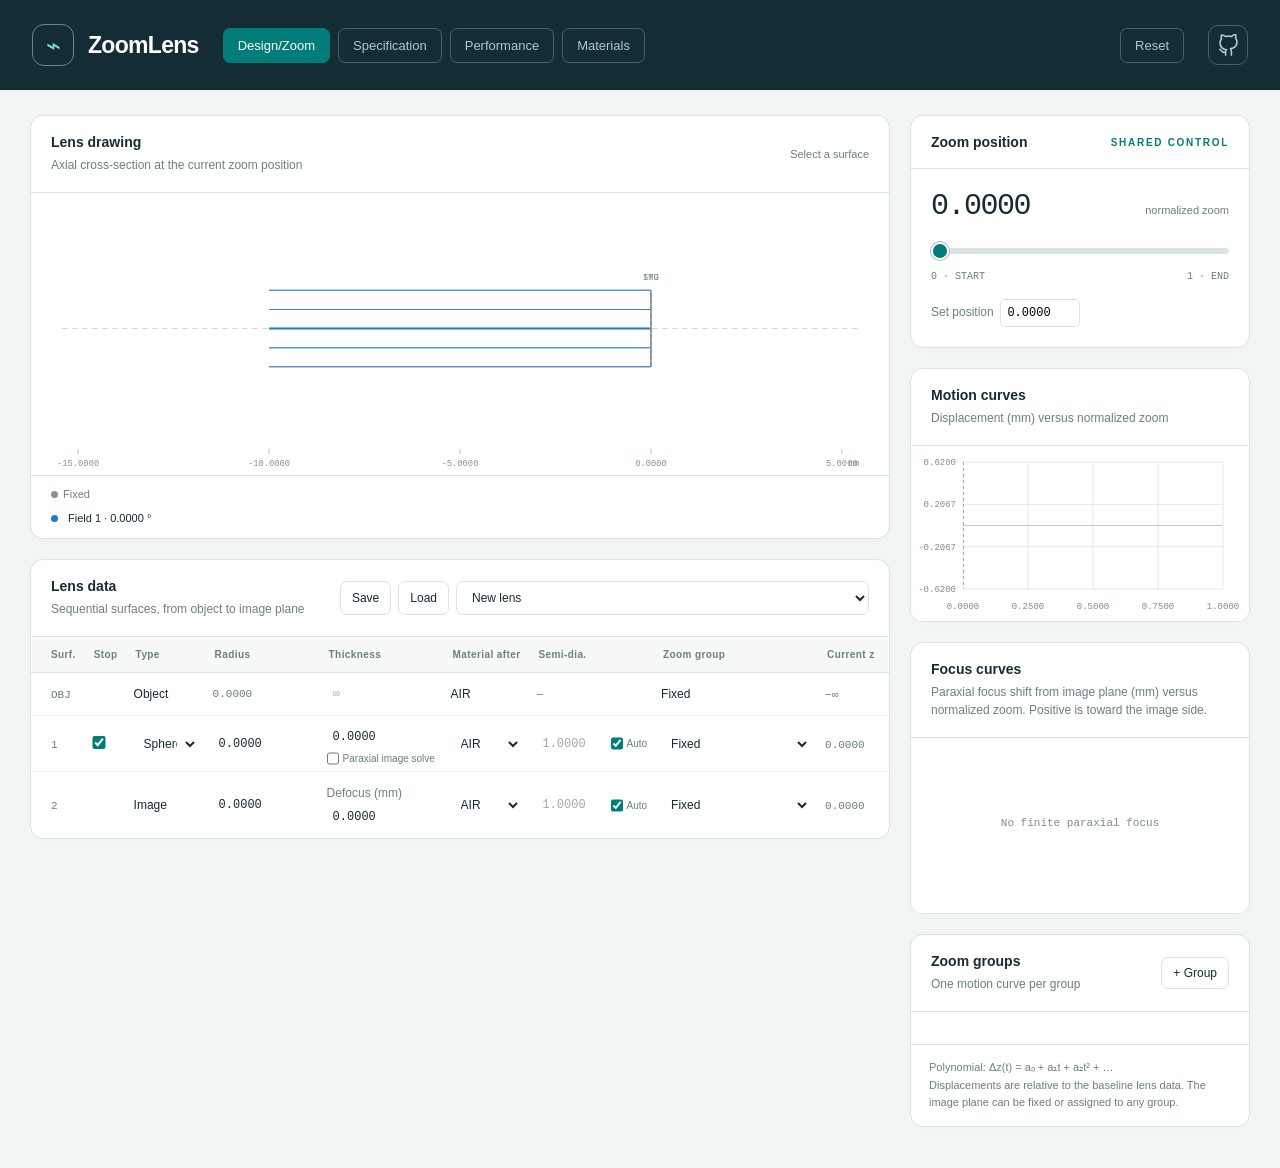
==== index.html @ 16ee914c "Add SCHOTT IRG 22, 24, 25 and 26 dispersion data to Special catalog" ====
<!doctype html>
<html lang="en">
<head>
<meta charset="utf-8">
<meta name="viewport" content="width=device-width, initial-scale=1">
<title>ZoomLens</title>
<style>
:root{color-scheme:light;--ink:#172b32;--muted:#6c7e84;--line:#dbe3e5;--paper:#fff;--bg:#f1f5f5;--teal:#007d78;--mono:ui-monospace,SFMono-Regular,Consolas,monospace;--colors:#007d78}
*{box-sizing:border-box}body{margin:0;background:var(--bg);color:var(--ink);font:14px -apple-system,BlinkMacSystemFont,"Segoe UI",sans-serif}button,input,select{font:inherit}button{cursor:pointer}header{background:#142d34;color:#fff;padding:24px 32px;display:flex;align-items:center;justify-content:space-between;gap:24px}.brand{display:flex;align-items:center;gap:14px}.mark{width:42px;height:42px;border:1px solid #66868b;border-radius:12px;display:grid;place-items:center;color:#76dfc7;font-size:25px}.brand h1{font-size:23px;letter-spacing:-.7px;margin:0}.repo-link{color:#b1c9ce;display:grid;place-items:center;width:40px;height:40px;border:1px solid #456068;border-radius:10px}.repo-link:hover{color:#76dfc7;border-color:#76dfc7}.repo-link svg{width:23px;height:23px}main{max-width:1600px;margin:auto;padding:25px 30px 40px}.eyebrow{font-size:10px;font-weight:700;letter-spacing:1.7px;text-transform:uppercase;color:var(--teal)}h3{font-size:14px;margin:0}.sub{color:var(--muted);font-size:12px;margin:6px 0 0;line-height:1.5}.units{font:11px var(--mono);color:var(--muted)}.workspace{display:grid;grid-template-columns:minmax(0,1fr) 340px;gap:20px;align-items:start}.panel{background:var(--paper);border:1px solid var(--line);border-radius:13px;overflow:hidden;box-shadow:0 3px 12px #142d3403}.panel-head{padding:18px 20px;display:flex;justify-content:space-between;align-items:center;gap:12px;border-bottom:1px solid var(--line)}.left{display:grid;gap:20px}.btn{border:1px solid var(--line);border-radius:7px;background:white;padding:8px 11px;color:var(--ink);font-size:12px}.btn:hover{border-color:var(--teal);background:#f0f9f7}.primary{background:var(--teal);border-color:var(--teal);color:white}.primary:hover{background:#006761;color:white}.drawing{position:relative;background:#fff;padding:10px 12px 0}.drawing-coordinates{position:absolute;top:12px;right:20px;padding:4px 7px;background:#ffffffe6;color:var(--muted);font:11px var(--mono);pointer-events:none}#layout{width:100%;height:auto;display:block}#layout path,#layout line{vector-effect:non-scaling-stroke}.legend{display:flex;gap:16px;flex-wrap:wrap;padding:12px 20px;border-top:1px solid var(--line);font-size:11px;color:var(--muted)}.dot{display:inline-block;width:7px;height:7px;border-radius:50%;margin-right:5px}.table-wrap{overflow-x:auto}table{border-collapse:collapse;width:100%;text-align:left;white-space:nowrap}th{font-size:10px;color:var(--muted);letter-spacing:.4px;font-weight:600;padding:12px 9px;background:#f7f9f9;border-bottom:1px solid var(--line)}td{padding:6px 7px;border-bottom:1px solid #edf1f2;font-size:12px}th:first-child,td:first-child{padding-left:20px}tr:last-child td{border-bottom:0}tbody tr.selected{background:#eaf7f3}td input,td select{width:100%;min-width:65px;padding:7px 5px;border:1px solid transparent;border-radius:4px;background:transparent;color:var(--ink);font-size:12px}td input{font-family:var(--mono)}td input:hover,td select:hover{border-color:var(--line)}td input:focus,td select:focus{outline:2px solid #93d5c7;background:white}td input:disabled{opacity:.4}td .number{font:11px var(--mono);color:var(--muted)}.delete{border:0;background:none;color:#7a8b91;font-size:17px;padding:5px}.delete:hover{color:#be4b3c}.footnote{padding:12px 20px;border-top:1px solid var(--line);font-size:11px;color:var(--muted);line-height:1.6}.side{display:grid;gap:20px}.zoom-control{padding:20px}.zoom-value{display:flex;justify-content:space-between;align-items:baseline;margin-bottom:18px}.zoom-value strong{font:30px var(--mono);letter-spacing:-1.5px}.zoom-value span{font-size:11px;color:var(--muted)}input[type=range]{width:100%;accent-color:var(--teal);cursor:pointer}.range-labels{display:flex;justify-content:space-between;font:10px var(--mono);color:var(--muted);margin:7px 0 17px}.smallfield{border:1px solid var(--line);border-radius:5px;padding:6px;width:80px;font:12px var(--mono)}.groups{padding:16px 18px}.group{padding:14px 0;border-bottom:1px solid var(--line)}.group:first-child{padding-top:0}.group:last-child{border-bottom:0;padding-bottom:0}.group-title{display:flex;align-items:center;gap:8px}.group-name{border:0;background:transparent;min-width:0;width:100%;font-weight:600;color:var(--ink);padding:5px 0}.swatch{width:9px;height:9px;border-radius:3px;flex-shrink:0}.group-meta{display:flex;justify-content:space-between;font:10px var(--mono);color:var(--muted);margin:6px 0 10px}.curve-editor{margin-top:12px}.curve-editor label{font-size:10px;color:var(--muted);display:block;margin-bottom:7px}.curve-input{width:100%;border:1px solid var(--line);border-radius:6px;padding:8px;font:11px var(--mono);color:var(--ink)}#curves,#focusCurves{width:100%;height:175px;display:block;background:#fff}.status{color:#a84031;line-height:1.5;font-size:11px;min-height:16px;padding:0 20px}.status:empty{display:none}.curve-help{font-size:11px;line-height:1.6;color:var(--muted);padding:14px 18px;border-top:1px solid var(--line)}.selection{font-size:11px;color:var(--muted)}svg text{font-family:var(--mono)}@media(max-width:1100px){.workspace{grid-template-columns:minmax(0,1fr) 300px}main{padding:20px 16px}header{padding:20px}}@media(max-width:850px){.workspace{grid-template-columns:1fr}.side{grid-template-columns:1fr 1fr}.side>.panel:last-child{grid-column:1/-1}}@media(max-width:550px){.side{grid-template-columns:1fr}.units{font-size:10px}#layout{height:auto}.panel-head{padding:15px}}

.spec-body{padding:18px 20px}.spec-grid{display:grid;grid-template-columns:1fr 1fr;gap:14px}.spec-field label{display:block;font-size:11px;color:var(--muted);margin-bottom:7px}.spec-field input,.spec-field select{width:100%;border:1px solid var(--line);border-radius:6px;padding:8px;font:12px var(--mono);background:white;color:var(--ink)}.spec-field input:disabled{background:#f3f6f6}.spec-wide{grid-column:1/-1}.material-lists{display:grid;grid-template-columns:1fr 1fr}.material-lists>div+div{border-left:1px solid var(--line)}.material-heading{padding:16px 20px;display:flex;align-items:center;justify-content:space-between;gap:10px}.catalog-scroll{max-height:285px;overflow:auto}.catalog-scroll th{position:sticky;top:0}.custom-scroll{overflow:auto}.field-legend{padding:0 20px 14px;display:flex;gap:16px;flex-wrap:wrap;font-size:11px}.field-legend>span{display:flex;align-items:center;gap:5px}.material-search{border:1px solid var(--line);border-radius:5px;padding:7px;min-width:0;width:140px;font-size:11px}@media(max-width:650px){.material-lists{grid-template-columns:1fr}.material-lists>div+div{border-left:0;border-top:1px solid var(--line)}}
input[type=number]{appearance:textfield;-moz-appearance:textfield}input[type=number]::-webkit-inner-spin-button,input[type=number]::-webkit-outer-spin-button{-webkit-appearance:none;margin:0}.semi-cell{display:flex;align-items:center;gap:5px}.semi-cell input[type=number]{width:70px}.semi-cell label{display:flex;align-items:center;gap:3px;font-size:10px;color:var(--muted)}.semi-cell input[type=checkbox]{width:12px;min-width:12px;margin:0;accent-color:var(--teal)}
input[type=range]{appearance:none;-webkit-appearance:none;height:20px;background:transparent;margin:0}input[type=range]::-webkit-slider-runnable-track{height:6px;background:#dbe3e5;border-radius:4px}input[type=range]::-webkit-slider-thumb{appearance:none;-webkit-appearance:none;width:18px;height:18px;margin-top:-6px;border:2px solid white;border-radius:50%;background:var(--teal);box-shadow:0 0 0 1px #a6bfbd}input[type=range]::-moz-range-track{height:6px;background:#dbe3e5;border-radius:4px}input[type=range]::-moz-range-thumb{width:14px;height:14px;border:2px solid white;border-radius:50%;background:var(--teal);box-shadow:0 0 0 1px #a6bfbd}
.solve-label{display:flex;align-items:center;gap:4px;font-size:10px;color:var(--muted);white-space:nowrap}.solve-label input[type=checkbox]{width:12px;min-width:12px;margin:0;accent-color:var(--teal)}
td input.stop-box{width:14px;min-width:14px;margin:0;accent-color:var(--teal)}
.lens-table td:nth-child(4)>input{width:100px;min-width:80px}.lens-table td:nth-child(5)>input{width:110px;min-width:80px}.lens-table td:nth-child(8) select{min-width:150px}td select:disabled{background:#f3f6f6;color:var(--muted);opacity:.6}.asphere-editor{margin-top:4px;min-width:150px}.asphere-editor summary{cursor:pointer;color:var(--teal);font-size:11px;padding:5px}.asphere-fields{padding:6px;border:1px solid var(--line);border-radius:5px;background:#f7f9f9}.asphere-fields label{display:flex;align-items:center;gap:5px;font-size:11px}.asphere-fields label span{color:var(--muted);font-size:9px}.asphere-fields input{min-width:80px;width:100px;margin-left:auto}.asphere-fields .btn{margin-top:6px}
.field-row{display:flex;align-items:center;gap:8px;margin:8px 0}.field-row input{flex:1;min-width:0}.field-row .delete:disabled{opacity:.35;cursor:default}.wavelength-row{display:flex;align-items:center;gap:8px;margin:8px 0}.wavelength-row input[type=checkbox]{flex:0 0 auto;width:14px;height:14px;padding:0;accent-color:var(--teal)}.wavelength-row input[type=number]{flex:1;min-width:0}.wavelength-row .delete:disabled{opacity:.35;cursor:default}
.top-bar{position:sticky;top:0;z-index:100;background:#142d34}.top-bar header{justify-content:flex-start}.brand{flex-shrink:0}.top-bar .repo-link{flex-shrink:0}.reset-lens{margin-left:auto;flex-shrink:0;border:1px solid #456068;border-radius:7px;background:transparent;color:#b1c9ce;padding:9px 14px;font-size:13px}.reset-lens:hover{color:white;border-color:#76dfc7}.tabs{display:flex;gap:8px;min-width:0;overflow-x:auto}.tab-button{flex-shrink:0;border:1px solid #456068;border-radius:7px;background:transparent;color:#b1c9ce;padding:9px 14px;font-size:13px}.tab-button:hover{color:white;border-color:#76dfc7}.tab-button[aria-selected=true]{background:#007d78;border-color:#007d78;color:white}.tab-panel[hidden]{display:none}.specification-tab{display:grid;grid-template-columns:minmax(0,1fr) minmax(0,1fr);gap:20px;align-items:start}@media(max-width:850px){.specification-tab{grid-template-columns:1fr}}@media(max-width:550px){.top-bar header{gap:10px}.tabs{gap:5px}.tab-button{padding:8px 10px;font-size:12px}}
.drawing,.drawing *,.plot-view,.plot-view *{-webkit-user-select:none;user-select:none}.plot-view{position:relative;background:#fff}.plot-coordinates{position:absolute;top:9px;right:8px;padding:3px 5px;background:#ffffffe6;color:var(--muted);font:10px var(--mono);pointer-events:none;z-index:1}.plot-loading{padding:36px 20px;text-align:center;color:var(--muted);font:12px var(--mono)}.plot-loading[hidden],.plot-view[hidden]{display:none}.performance-columns{display:grid;grid-template-columns:minmax(0,1fr) minmax(0,1fr);gap:20px;align-items:start}.performance-columns .performance-pair{grid-template-columns:1fr}.performance-page{display:grid;gap:20px}.performance-page .plot-view{width:100%}.performance-page svg{width:100%;display:block;background:#fff}.performance-pair{display:grid;grid-template-columns:minmax(0,1fr) minmax(0,1fr)}.performance-plots{padding:16px 20px}.performance-analysis .panel-head{min-height:66px}.performance-controls{display:flex;gap:16px;align-items:center;flex-wrap:wrap;padding:16px 20px}.performance-controls label{font-size:11px;color:var(--muted)}.performance-controls input,.performance-controls select{border:1px solid var(--line);border-radius:6px;padding:8px;margin-left:8px;color:var(--ink);font:12px var(--mono);max-width:260px}.performance-controls input{width:120px}.performance-caption{padding:12px 20px;font-size:11px;line-height:1.6;color:var(--muted)}@media(max-width:850px){.performance-columns{grid-template-columns:1fr}.performance-pair{grid-template-columns:1fr}.performance-page .plot-view{width:100%}}
</style>
</head>
<body>
<div class="top-bar"><header><div class="brand"><div class="mark">⌁</div><div><h1>ZoomLens</h1></div></div><nav class="tabs" role="tablist" aria-label="Lens workspace"><button type="button" id="designTabButton" class="tab-button" role="tab" aria-controls="designTab" aria-selected="true">Design/Zoom</button><button type="button" id="specificationTabButton" class="tab-button" role="tab" aria-controls="specificationTab" aria-selected="false">Specification</button><button type="button" id="performanceTabButton" class="tab-button" role="tab" aria-controls="performanceTab" aria-selected="false">Performance</button><button type="button" id="materialsTabButton" class="tab-button" role="tab" aria-controls="materialsTab" aria-selected="false">Materials</button></nav><button type="button" id="resetLens" class="reset-lens">Reset</button><a class="repo-link" href="https://github.com/Oatu4396/ZoomLens" target="_blank" rel="noopener" aria-label="ZoomLens GitHub repository" title="ZoomLens on GitHub"><svg viewBox="0 0 24 24" fill="none" stroke="currentColor" stroke-width="1.7" stroke-linecap="round" stroke-linejoin="round" aria-hidden="true"><path d="M9 19c-4.3 1.4-4.3-2.5-6-3m12 6v-3.9a3.4 3.4 0 0 0-1-2.7c3.3-.4 6.8-1.6 6.8-7.3a5.7 5.7 0 0 0-1.5-4 5.3 5.3 0 0 0-.1-4S18 .7 15 2.6a13.8 13.8 0 0 0-6 0C6 .7 4.8 1.1 4.8 1.1a5.3 5.3 0 0 0-.1 4 5.7 5.7 0 0 0-1.5 4c0 5.7 3.5 6.9 6.8 7.3a3.4 3.4 0 0 0-1 2.7V22"/></svg></a></header></div>
<main>
<div id="designTab" class="workspace tab-panel" role="tabpanel" aria-labelledby="designTabButton"><div class="left">
<section class="panel"><div class="panel-head"><div><h3>Lens drawing</h3><p class="sub">Axial cross-section at the current zoom position</p></div><span id="selectedLabel" class="selection">Select a surface</span></div><div class="drawing"><div id="drawingCoordinates" class="drawing-coordinates" hidden></div><svg id="layout" role="img" aria-label="Optical lens cross-section"></svg></div><div id="legend" class="legend"></div><div id="fieldLegend" class="field-legend"></div><div id="rayStatus" class="status" aria-live="polite"></div><div id="geometryStatus" class="status" aria-live="polite"></div></section>
<section class="panel"><div class="panel-head"><div><h3>Lens data</h3><p class="sub">Sequential surfaces, from object to image plane</p></div><div style="display:flex;gap:7px;flex-wrap:wrap"><button id="saveLens" class="btn">Save</button><button id="loadLens" class="btn" title="Load JSON or CODE V sequence (.seq)">Load</button><select id="exampleLens" class="btn" aria-label="Load example"><option value="">New lens</option><option value="andre">Achromatic Zoom Lens, Cedar Glen Andre, A Study on Zoom Lenses</option></select></div><input id="loadLensFile" type="file" accept=".json,.seq,.SEQ,application/json,text/plain" hidden></div><div class="table-wrap"><table class="lens-table"><thead><tr><th>Surf.</th><th>Stop</th><th>Type</th><th>Radius</th><th>Thickness</th><th>Material after</th><th>Semi-dia.</th><th>Zoom group</th><th>Current z</th><th></th></tr></thead><tbody id="surfaceRows"></tbody></table></div><div id="lensFileStatus" class="status" aria-live="polite"></div></section>

</div><aside class="side"><section class="panel"><div class="panel-head"><h3>Zoom position</h3><span class="eyebrow">Shared control</span></div><div class="zoom-control"><div class="zoom-value"><strong id="zoomDisplay">0.0000</strong><span>normalized zoom</span></div><input id="zoomSlider" type="range" min="0" max="1" step="0.001" value="0" aria-label="Shared zoom position"><div class="range-labels"><span>0 · START</span><span>1 · END</span></div><label class="sub" for="zoomNumber">Set position &nbsp;</label><input id="zoomNumber" class="smallfield" type="number" min="0" max="1" step="0.01" value="0.0000"></div></section>



<section class="panel"><div class="panel-head"><div><h3>Motion curves</h3><p class="sub">Displacement (mm) versus normalized zoom</p></div></div><div id="curvesView" class="plot-view"><div id="curvesCoordinates" class="plot-coordinates" hidden></div><svg id="curves" role="img" aria-label="Zoom group motion curves"></svg></div></section>
<section class="panel"><div class="panel-head"><div><h3>Focus curves</h3><p class="sub">Paraxial focus shift from image plane (mm) versus normalized zoom. Positive is toward the image side.</p></div></div><div id="focusCurvesView" class="plot-view"><div id="focusCurvesCoordinates" class="plot-coordinates" hidden></div><svg id="focusCurves" role="img" aria-label="Paraxial focus shift versus zoom position"></svg></div></section>
<section class="panel"><div class="panel-head"><div><h3>Zoom groups</h3><p class="sub">One motion curve per group</p></div><button id="addGroup" class="btn" aria-label="Add zoom group">+ Group</button></div><div id="groupRows" class="groups"></div><div id="curveHelp" class="curve-help"></div></section>


</aside></div>

<div id="specificationTab" class="tab-panel specification-tab" role="tabpanel" aria-labelledby="specificationTabButton" hidden><section class="panel"><div class="panel-head"><div><h3>Specifications</h3><p class="sub">Object, aperture, fields, and wavelengths</p></div></div><div class="spec-body"><div class="spec-grid"><div class="spec-field spec-wide"><label for="conjugate">Object conjugate</label><select id="conjugate"><option value="infinite">Infinite · field angles</option><option value="finite">Finite · object field heights</option></select></div><div class="spec-field spec-wide" id="objectDistanceField" hidden><label for="objectDistance">Object distance before first vertex (mm)</label><input id="objectDistance" type="number" min="0.01" step="any" value="200"></div><div class="spec-field spec-wide"><label for="apertureMode">Aperture input</label><select id="apertureMode"><option value="epd">Entrance pupil diameter</option><option value="fnumber">Nominal F/#</option><option value="na">Image-space NA</option></select></div><div class="spec-field spec-wide"><label id="apertureValueLabel" for="apertureValue">EPD (mm)</label><input id="apertureValue" type="number" min="0.01" step="any" value="2"></div><div class="spec-field spec-wide"><label for="fieldType">Field specification</label><select id="fieldType"><option value="angle">Object field angle (degrees)</option><option value="imageHeight">Image height (mm)</option></select></div><div class="spec-field spec-wide"><label id="fieldsLabel">Field angles (degrees)</label><div id="fieldRows"></div><button type="button" id="addField" class="btn">+ Field</button></div><div class="spec-field spec-wide"><label>Wavelengths (nm)</label><select id="wavelengthPreset" aria-label="Wavelength presets"><option value="">Custom</option><option value="visible">Visible · F, d, C</option><option value="mwir">MWIR · 3000, 4000, 5000 nm</option><option value="lwir">LWIR · 8000, 10000, 12000 nm</option></select><div id="wavelengthRows"></div><button type="button" id="addWavelength" class="btn">+ Wavelength</button></div></div><div id="specStatus" class="sub" style="color:#a84031" aria-live="polite"></div></div></section><div class="left"><section class="panel"><div class="panel-head"><div><h3>First-order data</h3><p class="sub">Paraxial values at the current zoom · reference wavelength</p></div></div><div class="table-wrap"><table><tbody id="firstOrderData"></tbody></table></div><div class="footnote">Axial offsets are positive toward the image. Front values reference the first vertex; rear values and exit pupil position reference the last surface before IMG. F/# is nominal; finite-conjugate magnification and image distance use the specified object distance.</div></section><section class="panel"><div class="panel-head"><h3>Vignetting</h3><button id="clearVignetting" class="btn">Clear vignetting</button></div><div class="spec-body"><label><input id="autoVignetting" type="checkbox"> Automatic vignetting</label></div><div class="table-wrap"><table><thead><tr><th>Field</th><th>X Upper</th><th>X Lower</th><th>Y Upper</th><th>Y Lower</th></tr></thead><tbody id="vignettingRows"></tbody></table></div><div id="vignettingStatus" class="status" aria-live="polite"></div></section></div></div>



<div id="materialsTab" class="tab-panel " role="tabpanel" aria-labelledby="materialsTabButton" hidden><section class="panel"><div class="panel-head"><div><h3>Materials</h3><p class="sub">Refractive index and Abbe number</p></div></div><div class="material-lists"><div><div class="material-heading"><h3>Custom materials</h3><button id="addMaterial" class="btn">+ Material</button></div><div class="custom-scroll"><table><thead><tr><th>Name</th><th>n<sub>d</sub></th><th>V<sub>d</sub></th><th></th></tr></thead><tbody id="customMaterials"></tbody></table></div><div id="materialStatus" class="status" aria-live="polite"></div></div><div><div class="material-heading"><h3>SCHOTT <span id="glassCount" class="selection"></span></h3><input id="glassSearch" class="material-search" placeholder="Find glass…" aria-label="Search SCHOTT glasses"></div><div class="catalog-scroll"><table><thead><tr><th>Glass</th><th>n<sub>d</sub></th><th>V<sub>d</sub></th><th>Catalog status</th></tr></thead><tbody id="schottMaterials"></tbody></table></div><div class="material-heading"><h3>Special catalog</h3></div><table><thead><tr><th>Material</th><th>Nominal n</th><th>λ (µm)</th><th>V<sub>d</sub></th></tr></thead><tbody id="specialMaterials"></tbody></table></div></div></section></div>
<div id="performanceTab" class="tab-panel performance-page" role="tabpanel" aria-labelledby="performanceTabButton" hidden>
<div id="performanceStatus" class="status" aria-live="polite"></div>
<section class="panel"><div class="panel-head"><div><h3>Third-order aberrations</h3><p id="thirdOrderField" class="sub"></p></div></div><div id="coefficientsLoading" class="plot-loading" role="status" hidden>Calculating…</div><div id="thirdOrderTable" class="table-wrap"><table><thead><tr><th>Surf.</th><th>SA</th><th>TCO</th><th>TAS</th><th>SAS</th><th>PTB</th><th>DST</th><th>AX</th><th>LAT</th><th>PTZ</th></tr></thead><tbody id="thirdOrderData"></tbody></table></div></section>
<div class="performance-columns"><section class="panel performance-analysis"><div class="panel-head"><h3>Ray Aberration Plot</h3><select id="aberrationField" class="smallfield" style="width:auto" aria-label="Ray aberration field"><option value="0">On axis</option></select></div><div id="fansLoading" class="plot-loading" role="status" hidden>Calculating…</div><div id="rayFanPlots" class="performance-plots"><div class="performance-pair"><div id="fanTView" class="plot-view"><div id="fanTCoordinates" class="plot-coordinates" hidden></div><svg id="fanT" role="img" aria-label="Tangential ray aberration"></svg></div><div id="fanSView" class="plot-view"><div id="fanSCoordinates" class="plot-coordinates" hidden></div><svg id="fanS" role="img" aria-label="Sagittal ray aberration"></svg></div></div></div></section><section class="panel performance-analysis"><div class="panel-head"><h3>Field Curves &amp; Distortion</h3></div><div id="fieldLoading" class="plot-loading" role="status" hidden>Calculating…</div><div class="performance-plots"><div class="performance-pair"><div id="fieldCurvaturePlotView" class="plot-view"><div id="fieldCurvaturePlotCoordinates" class="plot-coordinates" hidden></div><svg id="fieldCurvaturePlot" role="img" aria-label="Tangential sagittal field curvature"></svg></div><div id="distortionPlotView" class="plot-view"><div id="distortionPlotCoordinates" class="plot-coordinates" hidden></div><svg id="distortionPlot" role="img" aria-label="Distortion versus field"></svg></div></div></div><div class="performance-caption">Field curves: solid Tangential, dashed Sagittal; differential focus measured from the current image plane. Distortion uses the chief ray at the Gaussian image plane.</div></section></div>
<div class="performance-columns"><section class="panel"><div class="panel-head"><h3>MTF</h3></div><div class="performance-controls"><label>Maximum frequency (cycles/mm)<input id="mtfMaximum" type="number" min="0" step="any" placeholder="Auto" aria-label="MTF maximum spatial frequency"></label><label>Frequency step (cycles/mm)<input id="mtfStep" type="number" min="0" step="any" placeholder="Auto" aria-label="MTF spatial-frequency step"></label></div><div id="mtfLoading" class="plot-loading" role="status" hidden>Calculating…</div><div id="mtfStatus" class="status" aria-live="polite"></div><div id="mtfPlotView" class="plot-view"><div id="mtfPlotCoordinates" class="plot-coordinates" hidden></div><svg id="mtfPlot" role="img" aria-label="Diffraction limit and sagittal tangential modulation transfer functions"></svg></div><div id="mtfLegend" class="legend"></div><div class="performance-caption">Equally weighted wavelengths: complex OTFs are averaged before taking the magnitude. Scalar diffraction uses a sampled entrance pupil with ray-traced optical-path error; pupil remapping, vector diffraction, and coating transmission are not included. The ideal circular-pupil curve uses each wavelength’s image-space NA.</div></section><section class="panel"><div class="panel-head"><h3>Spot diagram</h3><select id="spotField" class="smallfield" style="width:auto" aria-label="Spot diagram field"><option value="0">On axis</option></select></div><div id="spotLoading" class="plot-loading" role="status" hidden>Calculating…</div><div id="spotPlotView" class="plot-view"><div id="spotPlotCoordinates" class="plot-coordinates" hidden></div><svg id="spotPlot" role="img" aria-label="Geometric spot diagram"></svg></div><div id="spotWavelengthLegend" class="legend"></div><div class="performance-caption">Coordinates reference the chief ray at the reference wavelength.</div></section></div>
</div>
</main>
<script>
const $=id=>document.getElementById(id);
const schottGlasses=[{"name":"AF32ECO","nd":1.511531,"vd":62.574031,"status":"Special","dispersion":{"type":"sellmeier","coefficients":[1.11332955,0.00707493977,0.141527282,0.0225358637,0.860743147,90.1552652,0.0,0.0,0.0,0.0],"range":[0.31,2.325]}},{"name":"B270","nd":1.52308,"vd":58.571369,"status":"Special","dispersion":{"type":"schott","coefficients":[2.286575,-0.0087334582,0.011742884,0.00029041756,-1.2506695e-05,9.2646253e-07,0.0,0.0,0.0,0.0],"range":[0.334,2.5]}},{"name":"BAF13","nd":1.668919,"vd":44.961828,"status":"Obsolete","dispersion":{"type":"sellmeier","coefficients":[1.5706859,0.00939377487,0.151295152,0.0449479866,1.07638026,113.934126,0.0,0.0,0.0,0.0],"range":[0.334,2.325]}},{"name":"BAF3","nd":1.58267,"vd":46.469988,"status":"Obsolete","dispersion":{"type":"sellmeier","coefficients":[1.32064267,0.00887798715,0.133572683,0.0420290346,0.885521821,111.729167,0.0,0.0,0.0,0.0],"range":[0.334,2.325]}},{"name":"BAF4","nd":1.605621,"vd":43.929699,"status":"Obsolete","dispersion":{"type":"sellmeier","coefficients":[1.3749259,0.00929554343,0.1463545,0.0440426654,0.912643359,116.607899,0.0,0.0,0.0,0.0],"range":[0.334,2.5]}},{"name":"BAF50","nd":1.682726,"vd":44.503507,"status":"Obsolete","dispersion":{"type":"sellmeier","coefficients":[1.63007175,0.0100982735,0.135169289,0.0454580137,1.15329734,121.435251,0.0,0.0,0.0,0.0],"range":[0.334,2.325]}},{"name":"BAF51","nd":1.652242,"vd":44.930457,"status":"Obsolete","dispersion":{"type":"sellmeier","coefficients":[1.53230421,0.00968269679,0.136199171,0.0448275598,1.1228685,123.775879,0.0,0.0,0.0,0.0],"range":[0.334,2.325]}},{"name":"BAF52","nd":1.608589,"vd":46.44241,"status":"Obsolete","dispersion":{"type":"sellmeier","coefficients":[1.41632142,0.00928783144,0.11733119,0.044991015,0.934114782,114.125561,0.0,0.0,0.0,0.0],"range":[0.334,2.325]}},{"name":"BAF8","nd":1.62374,"vd":47.000909,"status":"Obsolete","dispersion":{"type":"sellmeier","coefficients":[1.44967157,0.00919052911,0.131600677,0.0425730108,0.939224513,112.153963,0.0,0.0,0.0,0.0],"range":[0.334,2.325]}},{"name":"BAF9","nd":1.643276,"vd":47.958224,"status":"Obsolete","dispersion":{"type":"sellmeier","coefficients":[1.51018771,0.00918095301,0.133636807,0.04164496,0.953993948,108.048765,0.0,0.0,0.0,0.0],"range":[0.334,2.325]}},{"name":"BAFN10","nd":1.670031,"vd":47.108735,"status":"Obsolete","dispersion":{"type":"sellmeier","coefficients":[1.60477289,0.00947021617,0.123762468,0.0451639792,1.0727052,108.539427,0.0,0.0,0.0,0.0],"range":[0.334,2.325]}},{"name":"BAFN11","nd":1.666721,"vd":48.421391,"status":"Obsolete","dispersion":{"type":"sellmeier","coefficients":[1.60255217,0.00938812347,0.116918887,0.0440475344,1.02861126,104.533133,0.0,0.0,0.0,0.0],"range":[0.334,2.325]}},{"name":"BAFN6","nd":1.589,"vd":48.45,"status":"Obsolete","dispersion":{"type":"sellmeier","coefficients":[1.36719201,0.00882820704,0.10907994,0.0438731646,1.02108011,113.58602,0.0,0.0],"range":[0.35,2.325]}},{"name":"BAK1","nd":1.5725,"vd":57.54931,"status":"Obsolete","dispersion":{"type":"sellmeier","coefficients":[1.12365662,0.00644742752,0.309276848,0.0222284402,0.881511957,107.297751,0.0,0.0,0.0,0.0],"range":[0.29,2.5]}},{"name":"BAK2","nd":1.53996,"vd":59.708588,"status":"Obsolete","dispersion":{"type":"sellmeier","coefficients":[1.01662154,0.00592383763,0.319903051,0.0203828415,0.937232995,113.118417,0.0,0.0,0.0,0.0],"range":[0.28,2.5]}},{"name":"BAK4","nd":1.56883,"vd":56.130661,"status":"Obsolete","dispersion":{"type":"sellmeier","coefficients":[1.22965526,0.0072355323,0.191512978,0.0277771017,0.956889792,109.687261,0.0,0.0,0.0,0.0],"range":[0.31,2.5]}},{"name":"BAK5","nd":1.556709,"vd":58.649202,"status":"Obsolete","dispersion":{"type":"sellmeier","coefficients":[1.02975108,0.00584732112,0.35625869,0.02047742,0.95605719,115.240474,0.0,0.0,0.0,0.0],"range":[0.334,2.325]}},{"name":"BAK50","nd":1.567736,"vd":57.990411,"status":"Obsolete","dispersion":{"type":"sellmeier","coefficients":[0.950105082,0.00520356978,0.469379007,0.0187888644,0.921415907,98.4079669,0.0,0.0,0.0,0.0],"range":[0.334,2.325]}},{"name":"BALF4","nd":1.579569,"vd":53.708241,"status":"Obsolete","dispersion":{"type":"sellmeier","coefficients":[1.29375981,0.00780228251,0.158138572,0.0321349048,0.947442773,109.158657,0.0,0.0,0.0,0.0],"range":[0.334,2.325]}},{"name":"BALF5","nd":1.547391,"vd":53.629486,"status":"Obsolete","dispersion":{"type":"sellmeier","coefficients":[1.23751018,0.00808113,0.116757584,0.0349868372,0.853086255,110.314185,0.0,0.0,0.0,0.0],"range":[0.32,2.325]}},{"name":"BALF50","nd":1.588931,"vd":51.371228,"status":"Obsolete","dispersion":{"type":"sellmeier","coefficients":[1.37380053,0.00871950907,0.104741149,0.0397152827,1.00909296,114.462081,0.0,0.0,0.0,0.0],"range":[0.334,2.325]}},{"name":"BALKN3","nd":1.518489,"vd":60.259571,"status":"Obsolete","dispersion":{"type":"sellmeier","coefficients":[1.1163168,0.00684109842,0.157260591,0.0257048762,0.91402971,105.919188,0.0,0.0,0.0,0.0],"range":[0.31,2.325]}},{"name":"BASF1","nd":1.626061,"vd":38.962861,"status":"Obsolete","dispersion":{"type":"sellmeier","coefficients":[1.4004564,0.00989899663,0.17686859,0.0474295359,0.924677441,115.946483,0.0,0.0,0.0,0.0],"range":[0.334,2.325]}},{"name":"BASF10","nd":1.65016,"vd":39.148818,"status":"Obsolete","dispersion":{"type":"sellmeier","coefficients":[1.47552633,0.0101493287,0.177120646,0.047757838,0.942502177,118.726332,0.0,0.0,0.0,0.0],"range":[0.334,2.325]}},{"name":"BASF12","nd":1.669979,"vd":39.200523,"status":"Obsolete","dispersion":{"type":"sellmeier","coefficients":[1.5470189,0.0102837719,0.168942059,0.049694962,0.974756333,111.173296,0.0,0.0,0.0,0.0],"range":[0.334,2.325]}},{"name":"BASF13","nd":1.69761,"vd":38.570097,"status":"Obsolete","dispersion":{"type":"sellmeier","coefficients":[1.61151995,0.0100754928,0.192652792,0.0500718641,1.09087467,110.402848,0.0,0.0,0.0,0.0],"range":[0.334,2.325]}},{"name":"BASF2","nd":1.66446,"vd":35.829357,"status":"Obsolete","dispersion":{"type":"sellmeier","coefficients":[1.47886368,0.0104304076,0.212804538,0.0494153751,0.996610609,120.570613,0.0,0.0,0.0,0.0],"range":[0.365,2.325]}},{"name":"BASF51","nd":1.723728,"vd":38.111094,"status":"Obsolete","dispersion":{"type":"sellmeier","coefficients":[1.67507496,0.010566706,0.212822109,0.0476664644,0.966557263,92.0388572,0.0,0.0,0.0,0.0],"range":[0.365,2.235]}},{"name":"BASF52","nd":1.70181,"vd":41.010234,"status":"Obsolete","dispersion":{"type":"sellmeier","coefficients":[1.63872281,0.00993238976,0.184589266,0.0462893289,1.00747347,81.6163799,0.0,0.0,0.0,0.0],"range":[0.334,2.325]}},{"name":"BASF54","nd":1.73627,"vd":32.149453,"status":"Obsolete","dispersion":{"type":"sellmeier","coefficients":[1.6480391,0.0111759917,0.266170161,0.0533321565,1.15420131,119.495098,0.0,0.0,0.0,0.0],"range":[0.334,2.325]}},{"name":"BASF56","nd":1.657149,"vd":36.735021,"status":"Obsolete","dispersion":{"type":"sellmeier","coefficients":[1.4689154,0.0103259426,0.2015285,0.0489113995,0.960506292,116.457211,0.0,0.0,0.0,0.0],"range":[0.334,2.325]}},{"name":"BASF57","nd":1.651474,"vd":41.901823,"status":"Obsolete","dispersion":{"type":"sellmeier","coefficients":[1.47160842,0.00915435575,0.190746436,0.0444771291,1.04759046,110.563253,0.0,0.0,0.0,0.0],"range":[0.334,2.325]}},{"name":"BASF6","nd":1.667551,"vd":41.931404,"status":"Obsolete","dispersion":{"type":"sellmeier","coefficients":[1.54539456,0.00971809489,0.167516483,0.0466350263,1.06395978,118.420619,0.0,0.0,0.0,0.0],"range":[0.334,2.325]}},{"name":"BASF64A","nd":1.704,"vd":39.384429,"status":"Obsolete","dispersion":{"type":"sellmeier","coefficients":[1.65554268,0.0104485644,0.17131977,0.0499394756,1.33664448,118.961472,0.0,0.0,0.0,0.0],"range":[0.334,2.325]}},{"name":"BK1","nd":1.510091,"vd":63.464788,"status":"Obsolete","dispersion":{"type":"sellmeier","coefficients":[1.04250541,0.00616568985,0.208380313,0.0212152831,0.9801482,109.060911,0.0,0.0,0.0,0.0],"range":[0.334,2.325]}},{"name":"BK10","nd":1.497821,"vd":66.95447,"status":"Obsolete","dispersion":{"type":"sellmeier","coefficients":[0.888308131,0.00516900822,0.328964475,0.0161190045,0.984610769,99.7575331,0.0,0.0,0.0,0.0],"range":[0.3,1.06]}},{"name":"BK3","nd":1.498311,"vd":65.063609,"status":"Obsolete","dispersion":{"type":"sellmeier","coefficients":[1.00582655,0.00617416136,0.21209642,0.0187792631,0.898290885,88.873495,0.0,0.0,0.0,0.0],"range":[0.334,2.325]}},{"name":"BK6","nd":1.531129,"vd":62.150728,"status":"Obsolete","dispersion":{"type":"sellmeier","coefficients":[1.00281944,0.00574715892,0.309568455,0.0192045655,1.01840606,108.760808,0.0,0.0,0.0,0.0],"range":[0.334,2.325]}},{"name":"BK7","nd":1.5168,"vd":64.167336,"status":"Obsolete","dispersion":{"type":"sellmeier","coefficients":[1.03961212,0.00600069867,0.231792344,0.0200179144,1.01046945,103.560653,0.0,0.0,0.0,0.0],"range":[0.31,2.325]}},{"name":"BK7G18","nd":1.51975,"vd":63.58,"status":"Preferred","dispersion":{"type":"sellmeier","coefficients":[1.26538542,0.00813104078,0.0144191073,0.0543303226,1.00323028,102.821166,0.0,0.0],"range":[0.38,2.5]}},{"name":"BK7HT","nd":1.51633,"vd":64.14348,"status":"Obsolete","dispersion":{"type":"sellmeier","coefficients":[1.03825703,0.00600069867,0.231745598,0.0200179144,1.00914545,103.560653,0.0,0.0,0.0,0.0],"range":[0.334,2.325]}},{"name":"BK8","nd":1.520152,"vd":63.685744,"status":"Obsolete","dispersion":{"type":"sellmeier","coefficients":[1.05498572,0.00620952364,0.225825457,0.0201592914,1.00518841,106.219881,0.0,0.0,0.0,0.0],"range":[0.334,2.325]}},{"name":"D263TECO","nd":1.523303,"vd":54.5172,"status":"Special","dispersion":{"type":"sellmeier","coefficients":[1.23795755,0.00863080926,0.0466468888,0.0469074501,2.46700556,264.146296,0.0,0.0,0.0,0.0],"range":[0.334,2.325]}},{"name":"F1","nd":1.625882,"vd":35.700495,"status":"Obsolete","dispersion":{"type":"sellmeier","coefficients":[1.36192123,0.0102049225,0.209162831,0.0480290444,0.907276681,109.211919,0.0,0.0,0.0,0.0],"range":[0.334,2.325]}},{"name":"F13","nd":1.622372,"vd":36.043399,"status":"Obsolete","dispersion":{"type":"sellmeier","coefficients":[1.35316545,0.0100820559,0.207756817,0.0477132466,0.902160492,109.42681,0.0,0.0,0.0,0.0],"range":[0.334,2.325]}},{"name":"F14","nd":1.601401,"vd":38.231923,"status":"Obsolete","dispersion":{"type":"sellmeier","coefficients":[1.31949846,0.00980475193,0.181106999,0.0465330997,0.921850182,109.855329,0.0,0.0,0.0,0.0],"range":[0.334,2.325]}},{"name":"F14HT","nd":1.601389,"vd":38.266237,"status":"Obsolete","dispersion":{"type":"sellmeier","coefficients":[1.3306264,0.0100001605,0.169969931,0.0474132717,0.919093081,109.67237,0.0,0.0,0.0,0.0],"range":[0.334,2.325]}},{"name":"F15","nd":1.605651,"vd":37.830856,"status":"Obsolete","dispersion":{"type":"sellmeier","coefficients":[1.31031527,0.0095403489,0.202636884,0.0455807051,0.920049222,109.864711,0.0,0.0,0.0,0.0],"range":[0.334,2.325]}},{"name":"F2","nd":1.62004,"vd":36.37,"status":"Preferred","dispersion":{"type":"sellmeier","coefficients":[1.34533359,0.00997743871,0.209073176,0.0470450767,0.937357162,111.886764,0.0,0.0],"range":[0.32,2.5]}},{"name":"F2G12","nd":1.62072,"vd":36.56,"status":"Preferred","dispersion":{"type":"sellmeier","coefficients":[1.34702224,0.00980850553,0.210037763,0.0471788018,19.5350768,2279.1547,0.0,0.0],"range":[0.4,2.5]}},{"name":"F2HT","nd":1.62004,"vd":36.37,"status":"Preferred","dispersion":{"type":"sellmeier","coefficients":[1.34533359,0.00997743871,0.209073176,0.0470450767,0.937357162,111.886764,0.0,0.0],"range":[0.32,2.5]}},{"name":"F2HTi","nd":1.62004,"vd":36.37,"status":"Preferred","dispersion":{"type":"sellmeier","coefficients":[1.34533359,0.00997743871,0.209073176,0.0470450767,0.937357162,111.886764,0.0,0.0],"range":[0.334,2.5]}},{"name":"F3","nd":1.612931,"vd":37.038954,"status":"Obsolete","dispersion":{"type":"sellmeier","coefficients":[1.32797322,0.00977102802,0.205862833,0.0463606329,0.904336126,107.863739,0.0,0.0,0.0,0.0],"range":[0.334,2.325]}},{"name":"F4","nd":1.616592,"vd":36.628072,"status":"Obsolete","dispersion":{"type":"sellmeier","coefficients":[1.33905825,0.00992220114,0.205224318,0.0470000918,0.897859758,107.93675,0.0,0.0,0.0,0.0],"range":[0.32,2.5]}},{"name":"F5","nd":1.60342,"vd":38.03,"status":"Preferred","dispersion":{"type":"sellmeier","coefficients":[1.3104463,0.00958633048,0.19603426,0.0457627627,0.96612977,115.011883,0.0,0.0],"range":[0.32,2.5]}},{"name":"F6","nd":1.636359,"vd":35.341176,"status":"Obsolete","dispersion":{"type":"sellmeier","coefficients":[1.38640043,0.0103119848,0.216317468,0.0482391922,0.920242786,111.029425,0.0,0.0,0.0,0.0],"range":[0.334,2.325]}},{"name":"F7","nd":1.625361,"vd":35.561194,"status":"Obsolete","dispersion":{"type":"sellmeier","coefficients":[1.35918954,0.0101796354,0.209887471,0.0483605548,0.881405771,110.387289,0.0,0.0,0.0,0.0],"range":[0.334,2.325]}},{"name":"F8","nd":1.59551,"vd":39.179444,"status":"Obsolete","dispersion":{"type":"sellmeier","coefficients":[1.31172466,0.00965177918,0.172480274,0.0461712161,0.840159209,100.046795,0.0,0.0,0.0,0.0],"range":[0.334,2.325]}},{"name":"F8HT","nd":1.59551,"vd":39.179444,"status":"Obsolete","dispersion":{"type":"sellmeier","coefficients":[1.31172466,0.00965177918,0.172480274,0.0461712161,0.840159209,100.046795,0.0,0.0,0.0,0.0],"range":[0.334,2.325]}},{"name":"F9","nd":1.620451,"vd":38.080601,"status":"Obsolete","dispersion":{"type":"sellmeier","coefficients":[1.37298383,0.00970906764,0.186344373,0.0477952149,0.99684711,109.902441,0.0,0.0,0.0,0.0],"range":[0.334,2.325]}},{"name":"FK3","nd":1.4645,"vd":65.77,"status":"Obsolete","dispersion":{"type":"sellmeier","coefficients":[0.973346627,0.00640795469,0.146642231,0.020565293,0.679304225,80.4965389,0.0,0.0],"range":[0.3,2.5]}},{"name":"FK5","nd":1.48749,"vd":70.405771,"status":"Obsolete","dispersion":{"type":"sellmeier","coefficients":[0.844309338,0.00475111955,0.344147824,0.0149814849,0.910790213,97.8600293,0.0,0.0,0.0,0.0],"range":[0.27,2.5]}},{"name":"FK51","nd":1.486561,"vd":84.467994,"status":"Obsolete","dispersion":{"type":"sellmeier","coefficients":[0.971247817,0.00472301995,0.216901417,0.0153575612,0.904651666,168.68133,0.0,0.0,0.0,0.0],"range":[0.28,2.5]}},{"name":"FK52","nd":1.486052,"vd":81.802215,"status":"Obsolete","dispersion":{"type":"sellmeier","coefficients":[1.01571114,0.00515884949,0.169998431,0.0173380788,0.805158532,158.603308,0.0,0.0,0.0,0.0],"range":[0.334,2.325]}},{"name":"FK54","nd":1.437,"vd":90.702365,"status":"Obsolete","dispersion":{"type":"sellmeier","coefficients":[0.745320416,0.00358171563,0.302330101,0.0122884773,1.01885,213.01745,0.0,0.0,0.0,0.0],"range":[0.334,2.325]}},{"name":"FK5HTi","nd":1.48748,"vd":70.47,"status":"Preferred","dispersion":{"type":"sellmeier","coefficients":[0.90936218,0.0052014247,0.279077054,0.0158938446,0.891813298,95.9109448,0.0,0.0],"range":[0.25,2.5]}},{"name":"FN11","nd":1.620962,"vd":36.179463,"status":"Obsolete","dispersion":{"type":"sellmeier","coefficients":[1.41572926,0.0103749731,0.143334227,0.0568803594,1.27299252,119.664491,0.0,0.0,0.0,0.0],"range":[0.334,2.325]}},{"name":"K10","nd":1.50137,"vd":56.41,"status":"Preferred","dispersion":{"type":"sellmeier","coefficients":[1.15687082,0.00809424251,0.0642625444,0.0386051284,0.872376139,104.74773,0.0,0.0],"range":[0.3,2.5]}},{"name":"K11","nd":1.50013,"vd":61.438579,"status":"Obsolete","dispersion":{"type":"sellmeier","coefficients":[1.16249642,0.00753270034,0.0582613527,0.0359084464,0.905203986,102.404612,0.0,0.0,0.0,0.0],"range":[0.334,2.325]}},{"name":"K3","nd":1.51823,"vd":58.976559,"status":"Obsolete","dispersion":{"type":"sellmeier","coefficients":[1.08999358,0.00670233559,0.181850015,0.0254232565,0.936478693,113.486321,0.0,0.0,0.0,0.0],"range":[0.334,2.325]}},{"name":"K4","nd":1.518952,"vd":57.399398,"status":"Obsolete","dispersion":{"type":"sellmeier","coefficients":[1.18909486,0.00789396642,0.0841359214,0.0339218995,0.930219822,107.049495,0.0,0.0,0.0,0.0],"range":[0.334,2.325]}},{"name":"K5","nd":1.522489,"vd":59.482671,"status":"Obsolete","dispersion":{"type":"sellmeier","coefficients":[1.08511833,0.00661099503,0.199562005,0.024110866,0.930511663,111.982777,0.0,0.0,0.0,0.0],"range":[0.32,2.325]}},{"name":"K50","nd":1.522572,"vd":60.179756,"status":"Obsolete","dispersion":{"type":"sellmeier","coefficients":[1.01887866,0.00594871325,0.266822603,0.0215166777,0.906671962,102.140337,0.0,0.0,0.0,0.0],"range":[0.334,2.325]}},{"name":"K5G20","nd":1.52344,"vd":56.76,"status":"Preferred","dispersion":{"type":"sellmeier","coefficients":[1.14094396,0.00694945478,0.14500119,0.0310574444,37.4705786,4536.25624,0.0,0.0],"range":[0.37,2.5]}},{"name":"K5HT","nd":1.522453,"vd":59.530889,"status":"Obsolete","dispersion":{"type":"sellmeier","coefficients":[1.05012373,0.00629131254,0.23449673,0.0228648239,0.912691616,109.624534,0.0,0.0,0.0,0.0],"range":[0.334,2.325]}},{"name":"K7","nd":1.51112,"vd":60.41,"status":"Obsolete","dispersion":{"type":"sellmeier","coefficients":[1.1273555,0.00720341707,0.124412303,0.0269835916,0.827100531,100.384588,0.0,0.0],"range":[0.31,2.5]}},{"name":"K7HT","nd":1.511144,"vd":60.466081,"status":"Obsolete","dispersion":{"type":"sellmeier","coefficients":[1.1010814,0.00687550637,0.150869672,0.0256581776,0.902836617,108.518199,0.0,0.0,0.0,0.0],"range":[0.334,2.325]}},{"name":"KF3","nd":1.51454,"vd":54.702547,"status":"Obsolete","dispersion":{"type":"sellmeier","coefficients":[1.15615178,0.00789264815,0.102116759,0.0345076496,0.927164575,113.531069,0.0,0.0,0.0,0.0],"range":[0.334,2.325]}},{"name":"KF6","nd":1.517421,"vd":52.200088,"status":"Obsolete","dispersion":{"type":"sellmeier","coefficients":[1.17006893,0.00814992422,0.0950509747,0.0388216817,0.907409125,108.882299,0.0,0.0,0.0,0.0],"range":[0.334,2.325]}},{"name":"KF9","nd":1.523412,"vd":51.492996,"status":"Obsolete","dispersion":{"type":"sellmeier","coefficients":[1.16421867,0.00787954228,0.118007401,0.0372520495,0.923054885,109.924834,0.0,0.0,0.0,0.0],"range":[0.334,2.325]}},{"name":"KZFN1","nd":1.551149,"vd":49.637723,"status":"Obsolete","dispersion":{"type":"sellmeier","coefficients":[1.19949942,0.00767704289,0.163891773,0.0352898056,0.890412049,94.3366502,0.0,0.0,0.0,0.0],"range":[0.334,2.325]}},{"name":"KZFN2","nd":1.52944,"vd":51.626811,"status":"Obsolete","dispersion":{"type":"sellmeier","coefficients":[1.12337304,0.00712846561,0.177617693,0.0317291201,0.849213044,84.9656713,0.0,0.0,0.0,0.0],"range":[0.334,2.325]}},{"name":"KZFS1","nd":1.613099,"vd":44.339473,"status":"Obsolete","dispersion":{"type":"sellmeier","coefficients":[1.36618048,0.00873165063,0.182049028,0.0389834096,0.864314609,62.9392443,0.0,0.0,0.0,0.0],"range":[0.334,2.325]}},{"name":"KZFS12","nd":1.696,"vd":36.29,"status":"Obsolete","dispersion":{"type":"sellmeier","coefficients":[1.55624873,0.0102012744,0.239769276,0.0469277969,0.947887658,69.8370722,0.0,0.0],"range":[0.35,2.5]}},{"name":"KZFS6","nd":1.591965,"vd":48.509579,"status":"Obsolete","dispersion":{"type":"sellmeier","coefficients":[1.35163564,0.00849653173,0.135759794,0.038835723,0.844490002,67.2773371,0.0,0.0,0.0,0.0],"range":[0.334,2.325]}},{"name":"KZFS7A","nd":1.68064,"vd":37.389991,"status":"Obsolete","dispersion":{"type":"sellmeier","coefficients":[1.53916293,0.010266246,0.209618759,0.0471104946,0.936171329,71.6979327,0.0,0.0,0.0,0.0],"range":[0.334,2.325]}},{"name":"KZFS8","nd":1.72047,"vd":34.613955,"status":"Obsolete","dispersion":{"type":"sellmeier","coefficients":[1.6029921,0.0106584622,0.267572377,0.0476203179,0.976091468,76.4325728,0.0,0.0,0.0,0.0],"range":[0.334,2.325]}},{"name":"KZFSN2","nd":1.558361,"vd":54.157173,"status":"Obsolete","dispersion":{"type":"sellmeier","coefficients":[1.26169705,0.00767420045,0.128881191,0.0330129627,0.898521214,70.8271139,0.0,0.0,0.0,0.0],"range":[0.334,1.06]}},{"name":"KZFSN4","nd":1.6134,"vd":44.29,"status":"Obsolete","dispersion":{"type":"sellmeier","coefficients":[1.37994218,0.00891159699,0.168496708,0.040533407,0.874885726,69.6628237,0.0,0.0],"range":[0.31,2.5]}},{"name":"KZFSN5","nd":1.65412,"vd":39.63,"status":"Obsolete","dispersion":{"type":"sellmeier","coefficients":[1.47727858,0.00975488335,0.191686941,0.0450495404,0.897333608,67.8786495,0.0,0.0],"range":[0.35,2.5]}},{"name":"KZFSN9","nd":1.598557,"vd":46.903842,"status":"Obsolete","dispersion":{"type":"sellmeier","coefficients":[1.35457004,0.00858526768,0.151346035,0.0390569325,0.8803344,69.688929,0.0,0.0,0.0,0.0],"range":[0.334,2.325]}},{"name":"LAF11A","nd":1.756927,"vd":31.702906,"status":"Obsolete","dispersion":{"type":"sellmeier","coefficients":[1.66890817,0.0113869898,0.311963471,0.0500311048,0.976838785,87.3247266,0.0,0.0,0.0,0.0],"range":[0.334,2.325]}},{"name":"LAF13","nd":1.775507,"vd":37.836043,"status":"Obsolete","dispersion":{"type":"sellmeier","coefficients":[1.81139531,0.0106588376,0.248608825,0.0467089164,1.10753882,91.6857805,0.0,0.0,0.0,0.0],"range":[0.334,2.325]}},{"name":"LAF2","nd":1.744002,"vd":44.719972,"status":"Obsolete","dispersion":{"type":"sellmeier","coefficients":[1.75302282,0.00957243296,0.213978997,0.0402787459,1.09939444,102.533259,0.0,0.0,0.0,0.0],"range":[0.334,2.325]}},{"name":"LAF20","nd":1.682476,"vd":48.200977,"status":"Obsolete","dispersion":{"type":"sellmeier","coefficients":[1.65107169,0.0097050232,0.118474934,0.0428927477,1.11548729,114.0576,0.0,0.0,0.0,0.0],"range":[0.334,2.325]}},{"name":"LAF22A","nd":1.781791,"vd":37.196288,"status":"Obsolete","dispersion":{"type":"sellmeier","coefficients":[1.85985046,0.0109833145,0.219921174,0.0508016771,1.34141119,114.555542,0.0,0.0,0.0,0.0],"range":[0.334,2.5]}},{"name":"LAF3","nd":1.716998,"vd":47.961124,"status":"Obsolete","dispersion":{"type":"sellmeier","coefficients":[1.73155854,0.00953833914,0.150874455,0.0407887211,1.06586596,98.0758545,0.0,0.0,0.0,0.0],"range":[0.334,2.5]}},{"name":"LAF9","nd":1.79504,"vd":28.393185,"status":"Obsolete","dispersion":{"type":"sellmeier","coefficients":[1.75303976,0.0125249595,0.342145763,0.0547228047,1.04243134,104.326262,0.0,0.0,0.0,0.0],"range":[0.334,2.325]}},{"name":"LAFN10","nd":1.784432,"vd":43.950523,"status":"Obsolete","dispersion":{"type":"sellmeier","coefficients":[1.87199658,0.0096711569,0.232399212,0.0406265981,1.29453872,87.1629425,0.0,0.0,0.0,0.0],"range":[0.334,2.325]}},{"name":"LAFN21","nd":1.788309,"vd":47.470398,"status":"Obsolete","dispersion":{"type":"sellmeier","coefficients":[1.88298347,0.00936029744,0.240214668,0.0354026371,1.23537623,84.3919934,0.0,0.0,0.0,0.0],"range":[0.334,2.5]}},{"name":"LAFN23","nd":1.689004,"vd":49.711581,"status":"Obsolete","dispersion":{"type":"sellmeier","coefficients":[1.65263149,0.00931143124,0.139745768,0.0391167497,0.938734334,98.2388615,0.0,0.0,0.0,0.0],"range":[0.334,2.325]}},{"name":"LAFN24","nd":1.757191,"vd":47.81177,"status":"Obsolete","dispersion":{"type":"sellmeier","coefficients":[1.70960358,0.00836251592,0.308712672,0.0324824713,1.24764001,84.8077463,0.0,0.0,0.0,0.0],"range":[0.334,2.325]}},{"name":"LAFN28","nd":1.773142,"vd":49.568242,"status":"Obsolete","dispersion":{"type":"sellmeier","coefficients":[1.75882549,0.00872810026,0.31519767,0.0293020832,1.19029675,85.1780644,0.0,0.0,0.0,0.0],"range":[0.334,2.325]}},{"name":"LAFN7","nd":1.7495,"vd":34.95,"status":"Obsolete","dispersion":{"type":"sellmeier","coefficients":[1.66842615,0.0103159999,0.298512803,0.0469216348,1.0774376,82.5078509,0.0,0.0],"range":[0.35,2.5]}},{"name":"LAFN8","nd":1.735197,"vd":41.590899,"status":"Obsolete","dispersion":{"type":"sellmeier","coefficients":[1.75346053,0.0102514872,0.179853972,0.0466225111,1.03072863,86.1010298,0.0,0.0,0.0,0.0],"range":[0.334,2.325]}},{"name":"LAK10","nd":1.72,"vd":50.41004,"status":"Obsolete","dispersion":{"type":"sellmeier","coefficients":[1.67482975,0.00849324758,0.222668828,0.0330463141,1.13956536,80.4372553,0.0,0.0,0.0,0.0],"range":[0.334,2.5]}},{"name":"LAK11","nd":1.658302,"vd":57.261599,"status":"Obsolete","dispersion":{"type":"sellmeier","coefficients":[1.05088219,0.0048282243,0.651491084,0.0183961539,1.03286344,89.8416133,0.0,0.0,0.0,0.0],"range":[0.334,2.325]}},{"name":"LAK16A","nd":1.733501,"vd":51.779678,"status":"Obsolete","dispersion":{"type":"sellmeier","coefficients":[1.57607885,0.00778079836,0.367649802,0.025931596,1.16490334,82.3723198,0.0,0.0,0.0,0.0],"range":[0.31,2.5]}},{"name":"LAK21","nd":1.640495,"vd":60.101885,"status":"Obsolete","dispersion":{"type":"sellmeier","coefficients":[1.22718116,0.00602075682,0.420783743,0.0196862889,1.01284843,88.4370099,0.0,0.0,0.0,0.0],"range":[0.334,2.325]}},{"name":"LAK23","nd":1.668816,"vd":57.38444,"status":"Obsolete","dispersion":{"type":"sellmeier","coefficients":[1.12743279,0.00525834509,0.60874456,0.0189138834,0.998634884,87.5468054,0.0,0.0,0.0,0.0],"range":[0.334,2.325]}},{"name":"LAK28","nd":1.744287,"vd":50.770906,"status":"Obsolete","dispersion":{"type":"sellmeier","coefficients":[1.50441986,0.00719665592,0.474120561,0.0249143227,1.17784354,83.144321,0.0,0.0,0.0,0.0],"range":[0.334,2.325]}},{"name":"LAK31","nd":1.696732,"vd":56.420174,"status":"Obsolete","dispersion":{"type":"sellmeier","coefficients":[1.41824715,0.00679114675,0.409404103,0.021928491,1.15432487,80.3980528,0.0,0.0,0.0,0.0],"range":[0.334,2.325]}},{"name":"LAK33","nd":1.753977,"vd":52.430467,"status":"Obsolete","dispersion":{"type":"sellmeier","coefficients":[1.45796869,0.0068054528,0.555403936,0.0225253283,1.19938794,82.7543327,0.0,0.0,0.0,0.0],"range":[0.334,2.325]}},{"name":"LAK8","nd":1.713003,"vd":53.831633,"status":"Obsolete","dispersion":{"type":"sellmeier","coefficients":[1.33183167,0.00620023871,0.546623206,0.0216465439,1.19084015,82.5827736,0.0,0.0,0.0,0.0],"range":[0.32,2.325]}},{"name":"LAK9","nd":1.691002,"vd":54.708408,"status":"Obsolete","dispersion":{"type":"sellmeier","coefficients":[1.46231905,0.00724270156,0.344399589,0.0243353131,1.15508372,85.4686868,0.0,0.0,0.0,0.0],"range":[0.32,2.325]}},{"name":"LAK9G15","nd":1.69064,"vd":54.76,"status":"Preferred","dispersion":{"type":"sellmeier","coefficients":[1.28773667,0.0055754192,0.518244853,0.0223679524,26.1756109,1892.2533,0.0,0.0],"range":[0.38,2.5]}},{"name":"LAKL12","nd":1.6779,"vd":54.92,"status":"Obsolete","dispersion":{"type":"sellmeier","coefficients":[1.28115389,0.00636439821,0.482607607,0.0213764262,1.16553538,93.2771532,0.0,0.0],"range":[0.32,2.5]}},{"name":"LAKL21","nd":1.64048,"vd":59.749915,"status":"Obsolete","dispersion":{"type":"sellmeier","coefficients":[1.29854376,0.0062804361,0.350521897,0.0210842688,1.17089829,85.4204779,0.0,0.0,0.0,0.0],"range":[0.334,2.325]}},{"name":"LAKN12","nd":1.6779,"vd":55.199566,"status":"Obsolete","dispersion":{"type":"sellmeier","coefficients":[1.17365704,0.00577031797,0.588992398,0.0200401678,0.978014394,95.4873482,0.0,0.0,0.0,0.0],"range":[0.334,2.325]}},{"name":"LAKN13","nd":1.693501,"vd":53.330054,"status":"Obsolete","dispersion":{"type":"sellmeier","coefficients":[1.25792373,0.0062149471,0.553402861,0.0216809853,1.06335742,104.494099,0.0,0.0,0.0,0.0],"range":[0.334,2.235]}},{"name":"LAKN14","nd":1.6968,"vd":55.410215,"status":"Obsolete","dispersion":{"type":"sellmeier","coefficients":[1.50781212,0.00746098727,0.318866829,0.0242024834,1.14287213,80.9565165,0.0,0.0,0.0,0.0],"range":[0.31,2.5]}},{"name":"LAKN22","nd":1.65113,"vd":55.891754,"status":"Obsolete","dispersion":{"type":"sellmeier","coefficients":[1.14229781,0.00585778594,0.535138441,0.0198546147,1.04088385,100.834017,0.0,0.0,0.0,0.0],"range":[0.3,2.5]}},{"name":"LAKN6","nd":1.642499,"vd":57.962061,"status":"Obsolete","dispersion":{"type":"sellmeier","coefficients":[1.15477318,0.00583257597,0.497049217,0.0194613961,1.00553588,97.8667698,0.0,0.0,0.0,0.0],"range":[0.334,2.325]}},{"name":"LAKN7","nd":1.6516,"vd":58.517773,"status":"Obsolete","dispersion":{"type":"sellmeier","coefficients":[1.23679889,0.00610105538,0.445051837,0.0201388334,1.01745888,90.638038,0.0,0.0,0.0,0.0],"range":[0.334,2.325]}},{"name":"LASF14A","nd":1.822226,"vd":37.454652,"status":"Obsolete","dispersion":{"type":"sellmeier","coefficients":[1.96556958,0.0107141896,0.25506876,0.0490295924,1.41243693,92.2399234,0.0,0.0,0.0,0.0],"range":[0.334,2.325]}},{"name":"LASF18A","nd":1.913482,"vd":32.364492,"status":"Obsolete","dispersion":{"type":"sellmeier","coefficients":[2.19336604,0.0121930864,0.332590474,0.0532519989,1.69849859,106.8531,0.0,0.0,0.0,0.0],"range":[0.334,2.325]}},{"name":"LASF3","nd":1.808009,"vd":40.610164,"status":"Obsolete","dispersion":{"type":"sellmeier","coefficients":[1.95904308,0.0104346704,0.219800634,0.0465504111,1.33464105,87.9058457,0.0,0.0,0.0,0.0],"range":[0.334,2.325]}},{"name":"LASF32","nd":1.803493,"vd":30.397148,"status":"Obsolete","dispersion":{"type":"sellmeier","coefficients":[1.84090995,0.0120090975,0.293072829,0.0560733922,2.01291806,152.278654,0.0,0.0,0.0,0.0],"range":[0.334,2.5]}},{"name":"LASF33","nd":1.805958,"vd":34.242133,"status":"Obsolete","dispersion":{"type":"sellmeier","coefficients":[1.90477227,0.011775654,0.24837415,0.0528082514,1.18108995,108.154737,0.0,0.0,0.0,0.0],"range":[0.334,2.325]}},{"name":"LASF35","nd":2.02204,"vd":29.06,"status":"Preferred","dispersion":{"type":"sellmeier","coefficients":[2.45505861,0.0135670404,0.453006077,0.054580302,2.3851308,167.904715,0.0,0.0],"range":[0.37,2.5]}},{"name":"LASF36A","nd":1.797117,"vd":35.080117,"status":"Obsolete","dispersion":{"type":"sellmeier","coefficients":[1.86870418,0.0112660196,0.257335292,0.0509972123,1.74621521,149.125471,0.0,0.0,0.0,0.0],"range":[0.334,2.325]}},{"name":"LASFN15","nd":1.878001,"vd":38.072485,"status":"Obsolete","dispersion":{"type":"sellmeier","coefficients":[2.08894974,0.0109012831,0.327776152,0.043500793,1.52128728,101.183881,0.0,0.0,0.0,0.0],"range":[0.334,2.325]}},{"name":"LASFN30","nd":1.803181,"vd":46.379894,"status":"Obsolete","dispersion":{"type":"sellmeier","coefficients":[1.78301085,0.00872506277,0.388968359,0.0308085023,1.3015044,92.7743824,0.0,0.0,0.0,0.0],"range":[0.334,2.325]}},{"name":"LASFN31","nd":1.880669,"vd":41.009774,"status":"Obsolete","dispersion":{"type":"sellmeier","coefficients":[1.71317198,0.00819172228,0.718575109,0.0297801704,1.7233247,138.461313,0.0,0.0,0.0,0.0],"range":[0.334,2.5]}},{"name":"LASFN9","nd":1.85025,"vd":32.17,"status":"Obsolete","dispersion":{"type":"sellmeier","coefficients":[1.97888194,0.0118537266,0.320435298,0.052738177,1.92900751,166.25654,0.0,0.0],"range":[0.365,2.5]}},{"name":"LF5","nd":1.58144,"vd":40.85,"status":"Preferred","dispersion":{"type":"sellmeier","coefficients":[1.28035628,0.00929854416,0.163505973,0.0449135769,0.893930112,110.493685,0.0,0.0],"range":[0.32,2.325]}},{"name":"LF5G15","nd":1.58397,"vd":40.83,"status":"Obsolete","dispersion":{"type":"sellmeier","coefficients":[1.28887331,0.0092001566,0.162818811,0.0456954308,10.5579792,1275.44015,0.0,0.0],"range":[0.38,2.5]}},{"name":"LF5G19","nd":1.59655,"vd":39.89,"status":"Preferred","dispersion":{"type":"sellmeier","coefficients":[1.34611327,0.0097174385,0.142428018,0.0501911619,0.900477176,111.959703,0.0,0.0],"range":[0.4,2.5]}},{"name":"LF5HT","nd":1.581483,"vd":40.913786,"status":"Obsolete","dispersion":{"type":"sellmeier","coefficients":[1.29920882,0.00964369195,0.144803128,0.0464929268,0.896341398,111.014191,0.0,0.0,0.0,0.0],"range":[0.334,2.325]}},{"name":"LF5HTi","nd":1.58144,"vd":40.89,"status":"Preferred","dispersion":{"type":"sellmeier","coefficients":[1.28552924,0.0093988626,0.158357622,0.0452566659,0.892175122,110.544829,0.0,0.0],"range":[0.31,2.5]}},{"name":"LF6HT","nd":1.56732,"vd":42.847665,"status":"Obsolete","dispersion":{"type":"sellmeier","coefficients":[1.25260459,0.00892382149,0.151553717,0.043744589,12.0085677,1432.64711,0.0,0.0,0.0,0.0],"range":[0.334,2.325]}},{"name":"LF7","nd":1.575011,"vd":41.490793,"status":"Obsolete","dispersion":{"type":"sellmeier","coefficients":[1.26879731,0.00919553925,0.156697051,0.0447256764,0.887676301,106.820361,0.0,0.0,0.0,0.0],"range":[0.334,1.06]}},{"name":"LF8","nd":1.564435,"vd":43.75028,"status":"Obsolete","dispersion":{"type":"sellmeier","coefficients":[1.2662783,0.00915809921,0.130098033,0.0447614219,0.867351579,107.013243,0.0,0.0,0.0,0.0],"range":[0.334,2.325]}},{"name":"LITHOSIL-Q","nd":1.45844,"vd":67.83,"status":"Obsolete","dispersion":{"type":"sellmeier","coefficients":[0.67071081,0.00449192312,0.433322857,0.0132812976,0.877379057,95.8899878,0.0,0.0],"range":[0.25,2.5]}},{"name":"LITHOTEC-CAF2","nd":1.43385,"vd":95.23,"status":"Obsolete","dispersion":{"type":"sellmeier","coefficients":[0.617617011,0.00275381936,0.421117656,0.0105900875,3.79711183,1182.67444,0.0,0.0],"range":[0.25,2.5]}},{"name":"LLF1","nd":1.54814,"vd":45.75,"status":"Preferred","dispersion":{"type":"sellmeier","coefficients":[1.21640125,0.00857807248,0.13366454,0.0420143003,0.883399468,107.59306,0.0,0.0],"range":[0.31,2.5]}},{"name":"LLF1HT","nd":1.548144,"vd":45.888593,"status":"Obsolete","dispersion":{"type":"sellmeier","coefficients":[1.23326922,0.00885396812,0.116923839,0.0436875155,0.862645379,104.992168,0.0,0.0,0.0,0.0],"range":[0.334,2.325]}},{"name":"LLF1HTi","nd":1.54815,"vd":45.9,"status":"Preferred","dispersion":{"type":"sellmeier","coefficients":[1.22510445,0.00870432098,0.125155671,0.0427325235,0.892236751,108.049968,0.0,0.0],"range":[0.3,2.5]}},{"name":"LLF2","nd":1.540719,"vd":47.171344,"status":"Obsolete","dispersion":{"type":"sellmeier","coefficients":[1.21698785,0.008671877,0.112444132,0.0426921868,0.839332216,102.332654,0.0,0.0,0.0,0.0],"range":[0.334,2.325]}},{"name":"LLF6","nd":1.531719,"vd":48.762595,"status":"Obsolete","dispersion":{"type":"sellmeier","coefficients":[1.20066684,0.00851610832,0.10368905,0.0418805113,0.954739381,114.989738,0.0,0.0,0.0,0.0],"range":[0.31,2.325]}},{"name":"LLF6HT","nd":1.531739,"vd":48.974492,"status":"Obsolete","dispersion":{"type":"sellmeier","coefficients":[1.20073341,0.00848879413,0.103854947,0.0416237047,0.876957826,105.783027,0.0,0.0,0.0,0.0],"range":[0.334,2.325]}},{"name":"LLF7","nd":1.548831,"vd":45.40834,"status":"Obsolete","dispersion":{"type":"sellmeier","coefficients":[1.22924701,0.00886069707,0.122565819,0.0433083564,0.888850802,106.216061,0.0,0.0,0.0,0.0],"range":[0.334,2.325]}},{"name":"N-BAF10","nd":1.67003,"vd":47.11,"status":"Preferred","dispersion":{"type":"sellmeier","coefficients":[1.5851495,0.00926681282,0.143559385,0.0424489805,1.08521269,105.613573,0.0,0.0],"range":[0.35,2.5]}},{"name":"N-BAF3","nd":1.58272,"vd":46.64,"status":"Obsolete","dispersion":{"type":"sellmeier","coefficients":[1.34859634,0.00871492932,0.10764424,0.0478406436,1.13207084,112.936116,0.0,0.0],"range":[0.365,2.5]}},{"name":"N-BAF4","nd":1.60568,"vd":43.72,"status":"Preferred","dispersion":{"type":"sellmeier","coefficients":[1.42056328,0.00942015382,0.102721269,0.0531087291,1.14380976,110.278856,0.0,0.0],"range":[0.365,2.5]}},{"name":"N-BAF51","nd":1.65224,"vd":44.96,"status":"Preferred","dispersion":{"type":"sellmeier","coefficients":[1.51503623,0.00942734715,0.153621958,0.04308265,1.15427909,124.889868,0.0,0.0],"range":[0.35,2.5]}},{"name":"N-BAF52","nd":1.60863,"vd":46.6,"status":"Preferred","dispersion":{"type":"sellmeier","coefficients":[1.43903433,0.00907800128,0.0967046052,0.050821208,1.09875818,105.691856,0.0,0.0],"range":[0.365,2.5]}},{"name":"N-BAK1","nd":1.5725,"vd":57.55,"status":"Preferred","dispersion":{"type":"sellmeier","coefficients":[1.12365662,0.00644742752,0.309276848,0.0222284402,0.881511957,107.297751,0.0,0.0],"range":[0.3,2.5]}},{"name":"N-BAK2","nd":1.53996,"vd":59.71,"status":"Preferred","dispersion":{"type":"sellmeier","coefficients":[1.01662154,0.00592383763,0.319903051,0.0203828415,0.937232995,113.118417,0.0,0.0],"range":[0.3,2.5]}},{"name":"N-BAK4","nd":1.56883,"vd":55.98,"status":"Preferred","dispersion":{"type":"sellmeier","coefficients":[1.28834642,0.00779980626,0.132817724,0.0315631177,0.945395373,105.965875,0.0,0.0],"range":[0.334,2.5]}},{"name":"N-BAK4HT","nd":1.56883,"vd":55.98,"status":"Preferred","dispersion":{"type":"sellmeier","coefficients":[1.28834642,0.00779980626,0.132817724,0.0315631177,0.945395373,105.965875,0.0,0.0],"range":[0.334,2.5]}},{"name":"N-BALF4","nd":1.57956,"vd":53.87,"status":"Preferred","dispersion":{"type":"sellmeier","coefficients":[1.31004128,0.0079659645,0.142038259,0.0330672072,0.964929351,109.19732,0.0,0.0],"range":[0.35,2.5]}},{"name":"N-BALF5","nd":1.54739,"vd":53.63,"status":"Preferred","dispersion":{"type":"sellmeier","coefficients":[1.28385965,0.00825815975,0.0719300942,0.0441920027,1.05048927,107.097324,0.0,0.0],"range":[0.35,2.5]}},{"name":"N-BASF2","nd":1.66446,"vd":36.0,"status":"Preferred","dispersion":{"type":"sellmeier","coefficients":[1.53652081,0.0108435729,0.156971102,0.0562278762,1.30196815,131.3397,0.0,0.0],"range":[0.37,2.5]}},{"name":"N-BASF64","nd":1.704,"vd":39.38,"status":"Preferred","dispersion":{"type":"sellmeier","coefficients":[1.65554268,0.0104485644,0.17131977,0.0499394756,1.33664448,118.961472,0.0,0.0],"range":[0.365,2.5]}},{"name":"N-BK10","nd":1.49782,"vd":66.95,"status":"Preferred","dispersion":{"type":"sellmeier","coefficients":[0.888308131,0.00516900822,0.328964475,0.0161190045,0.984610769,99.7575331,0.0,0.0],"range":[0.29,2.5]}},{"name":"N-BK7","nd":1.5168,"vd":64.17,"status":"Preferred","dispersion":{"type":"sellmeier","coefficients":[1.03961212,0.00600069867,0.231792344,0.0200179144,1.01046945,103.560653,0.0,0.0],"range":[0.3,2.5]}},{"name":"N-BK7HT","nd":1.5168,"vd":64.17,"status":"Preferred","dispersion":{"type":"sellmeier","coefficients":[1.03961212,0.00600069867,0.231792344,0.0200179144,1.01046945,103.560653,0.0,0.0],"range":[0.3,2.5]}},{"name":"N-BK7HTSultra","nd":1.5168,"vd":64.17,"status":"Preferred","dispersion":{"type":"sellmeier","coefficients":[1.03961212,0.00600069867,0.231792344,0.0200179144,1.01046945,103.560653,0.0,0.0],"range":[0.31,2.5]}},{"name":"N-BK7HTi","nd":1.5168,"vd":64.17,"status":"Preferred","dispersion":{"type":"sellmeier","coefficients":[1.03961212,0.00600069867,0.231792344,0.0200179144,1.01046945,103.560653,0.0,0.0],"range":[0.3,2.5]}},{"name":"N-F2","nd":1.62005,"vd":36.43,"status":"Preferred","dispersion":{"type":"sellmeier","coefficients":[1.39757037,0.00995906143,0.159201403,0.0546931752,1.2686543,119.248346,0.0,0.0],"range":[0.365,2.5]}},{"name":"N-FK5","nd":1.48749,"vd":70.41,"status":"Preferred","dispersion":{"type":"sellmeier","coefficients":[0.844309338,0.00475111955,0.344147824,0.0149814849,0.910790213,97.8600293,0.0,0.0],"range":[0.26,2.5]}},{"name":"N-FK51","nd":1.48656,"vd":84.47,"status":"Obsolete","dispersion":{"type":"sellmeier","coefficients":[0.971247817,0.00472301995,0.216901417,0.0153575612,0.904651666,168.68133,0.0,0.0],"range":[0.29,2.5]}},{"name":"N-FK51A","nd":1.48656,"vd":84.47,"status":"Preferred","dispersion":{"type":"sellmeier","coefficients":[0.971247817,0.00472301995,0.216901417,0.0153575612,0.904651666,168.68133,0.0,0.0],"range":[0.29,2.5]}},{"name":"N-FK56","nd":1.43425,"vd":94.953489,"status":"Obsolete","dispersion":{"type":"sellmeier","coefficients":[0.911957171,0.00450933489,0.128580417,0.0153515963,0.983146162,223.961126,0.0,0.0,0.0,0.0],"range":[0.312,2.235]}},{"name":"N-FK58","nd":1.456,"vd":90.9,"status":"Preferred","dispersion":{"type":"sellmeier","coefficients":[0.738042712,0.00339065607,0.363371967,0.0117551189,0.989296264,212.842145,0.0,0.0],"range":[0.26,2.5]}},{"name":"N-K5","nd":1.52249,"vd":59.48,"status":"Preferred","dispersion":{"type":"sellmeier","coefficients":[1.08511833,0.00661099503,0.199562005,0.024110866,0.930511663,111.982777,0.0,0.0],"range":[0.31,2.5]}},{"name":"N-KF9","nd":1.52346,"vd":51.54,"status":"Preferred","dispersion":{"type":"sellmeier","coefficients":[1.19286778,0.00839154696,0.0893346571,0.0404010786,0.920819805,112.572446,0.0,0.0],"range":[0.35,2.5]}},{"name":"N-KZFS11","nd":1.63775,"vd":42.41,"status":"Preferred","dispersion":{"type":"sellmeier","coefficients":[1.3322245,0.0084029848,0.28924161,0.034423972,1.15161734,88.4310532,0.0,0.0],"range":[0.31,2.5]}},{"name":"N-KZFS2","nd":1.55836,"vd":54.01,"status":"Preferred","dispersion":{"type":"sellmeier","coefficients":[1.23697554,0.00747170505,0.153569376,0.0308053556,0.903976272,70.1731084,0.0,0.0],"range":[0.31,2.5]}},{"name":"N-KZFS4","nd":1.61336,"vd":44.49,"status":"Preferred","dispersion":{"type":"sellmeier","coefficients":[1.35055424,0.0087628207,0.197575506,0.0371767201,1.09962992,90.3866994,0.0,0.0],"range":[0.334,2.5]}},{"name":"N-KZFS4HT","nd":1.61336,"vd":44.49,"status":"Obsolete","dispersion":{"type":"sellmeier","coefficients":[1.35055424,0.0087628207,0.197575506,0.0371767201,1.09962992,90.3866994,0.0,0.0],"range":[0.32,2.5]}},{"name":"N-KZFS5","nd":1.65412,"vd":39.7,"status":"Preferred","dispersion":{"type":"sellmeier","coefficients":[1.47460789,0.00986143816,0.193584488,0.0445477583,1.26589974,106.436258,0.0,0.0],"range":[0.334,2.5]}},{"name":"N-KZFS8","nd":1.72047,"vd":34.7,"status":"Preferred","dispersion":{"type":"sellmeier","coefficients":[1.62693651,0.010880863,0.24369876,0.0494207753,1.62007141,131.009163,0.0,0.0],"range":[0.334,2.5]}},{"name":"N-LAF2","nd":1.74397,"vd":44.85,"status":"Preferred","dispersion":{"type":"sellmeier","coefficients":[1.80984227,0.0101711622,0.15729555,0.0442431765,1.0930037,100.687748,0.0,0.0],"range":[0.35,2.5]}},{"name":"N-LAF21","nd":1.788,"vd":47.49,"status":"Preferred","dispersion":{"type":"sellmeier","coefficients":[1.87134529,0.0093332228,0.25078301,0.0345637762,1.22048639,83.2404866,0.0,0.0],"range":[0.334,2.5]}},{"name":"N-LAF3","nd":1.717,"vd":47.96,"status":"Obsolete","dispersion":{"type":"sellmeier","coefficients":[1.73155854,0.00953833914,0.150874455,0.0407887211,1.06586596,98.0758545,0.0,0.0],"range":[0.35,2.5]}},{"name":"N-LAF32","nd":1.79457,"vd":45.53,"status":"Obsolete","dispersion":{"type":"sellmeier","coefficients":[1.91731106,0.00978600358,0.224019825,0.0386141473,1.22087075,84.6431265,0.0,0.0],"range":[0.35,2.5]}},{"name":"N-LAF33","nd":1.78582,"vd":44.05,"status":"Preferred","dispersion":{"type":"sellmeier","coefficients":[1.79653417,0.00927313493,0.311577903,0.0358201181,1.15981863,87.3448712,0.0,0.0],"range":[0.32,2.5]}},{"name":"N-LAF34","nd":1.7725,"vd":49.62,"status":"Preferred","dispersion":{"type":"sellmeier","coefficients":[1.75836958,0.00872810026,0.313537785,0.0293020832,1.18925231,85.1780644,0.0,0.0],"range":[0.31,2.5]}},{"name":"N-LAF35","nd":1.7433,"vd":49.4,"status":"Obsolete","dispersion":{"type":"sellmeier","coefficients":[1.51697436,0.00750943203,0.455875464,0.0260046715,1.07469242,80.5945159,0.0,0.0],"range":[0.31,2.5]}},{"name":"N-LAF36","nd":1.79952,"vd":42.37,"status":"Obsolete","dispersion":{"type":"sellmeier","coefficients":[1.85744228,0.00982397191,0.294098729,0.0384309138,1.16615417,89.3984634,0.0,0.0],"range":[0.35,2.5]}},{"name":"N-LAF7","nd":1.7495,"vd":34.82,"status":"Preferred","dispersion":{"type":"sellmeier","coefficients":[1.74028764,0.010792558,0.226710554,0.0538626639,1.32525548,106.268665,0.0,0.0],"range":[0.365,2.5]}},{"name":"N-LAK10","nd":1.72003,"vd":50.62,"status":"Preferred","dispersion":{"type":"sellmeier","coefficients":[1.72878017,0.00886014635,0.169257825,0.0363416509,1.19386956,82.9009069,0.0,0.0],"range":[0.35,2.5]}},{"name":"N-LAK12","nd":1.6779,"vd":55.2,"status":"Preferred","dispersion":{"type":"sellmeier","coefficients":[1.17365704,0.00577031797,0.588992398,0.0200401678,0.978014394,95.4873482,0.0,0.0],"range":[0.32,2.5]}},{"name":"N-LAK14","nd":1.6968,"vd":55.41,"status":"Preferred","dispersion":{"type":"sellmeier","coefficients":[1.50781212,0.00746098727,0.318866829,0.0242024834,1.14287213,80.9565165,0.0,0.0],"range":[0.31,2.5]}},{"name":"N-LAK21","nd":1.64049,"vd":60.1,"status":"Preferred","dispersion":{"type":"sellmeier","coefficients":[1.22718116,0.00602075682,0.420783743,0.0196862889,1.01284843,88.4370099,0.0,0.0],"range":[0.32,2.5]}},{"name":"N-LAK22","nd":1.65113,"vd":55.89,"status":"Preferred","dispersion":{"type":"sellmeier","coefficients":[1.14229781,0.00585778594,0.535138441,0.0198546147,1.04088385,100.834017,0.0,0.0],"range":[0.28,2.5]}},{"name":"N-LAK28","nd":1.74429,"vd":50.77,"status":"Preferred","dispersion":{"type":"sellmeier","coefficients":[1.50441986,0.00719665592,0.474120561,0.0249143227,1.17784354,83.144321,0.0,0.0],"range":[0.35,2.325]}},{"name":"N-LAK33","nd":1.753977,"vd":52.430467,"status":"Obsolete","dispersion":{"type":"sellmeier","coefficients":[1.45796869,0.0068054528,0.555403936,0.0225253283,1.19938794,82.7543327,0.0,0.0,0.0,0.0],"range":[0.334,2.235]}},{"name":"N-LAK33A","nd":1.75393,"vd":52.27,"status":"Obsolete","dispersion":{"type":"sellmeier","coefficients":[1.44116999,0.00680933877,0.571749501,0.0222291824,1.16605226,80.9379555,0.0,0.0],"range":[0.32,2.5]}},{"name":"N-LAK33B","nd":1.755,"vd":52.3,"status":"Preferred","dispersion":{"type":"sellmeier","coefficients":[1.42288601,0.00670283452,0.593661336,0.021941621,1.1613526,80.7407701,0.0,0.0],"range":[0.3,2.5]}},{"name":"N-LAK34","nd":1.72916,"vd":54.5,"status":"Preferred","dispersion":{"type":"sellmeier","coefficients":[1.26661442,0.00589278062,0.665919318,0.0197509041,1.1249612,78.8894174,0.0,0.0],"range":[0.29,2.5]}},{"name":"N-LAK7","nd":1.6516,"vd":58.52,"status":"Preferred","dispersion":{"type":"sellmeier","coefficients":[1.23679889,0.00610105538,0.445051837,0.0201388334,1.01745888,90.638038,0.0,0.0],"range":[0.3,2.5]}},{"name":"N-LAK8","nd":1.713,"vd":53.83,"status":"Preferred","dispersion":{"type":"sellmeier","coefficients":[1.33183167,0.00620023871,0.546623206,0.0216465439,1.19084015,82.5827736,0.0,0.0],"range":[0.31,2.5]}},{"name":"N-LAK9","nd":1.691,"vd":54.71,"status":"Preferred","dispersion":{"type":"sellmeier","coefficients":[1.46231905,0.00724270156,0.344399589,0.0243353131,1.15508372,85.4686868,0.0,0.0],"range":[0.32,2.5]}},{"name":"N-LASF31","nd":1.88067,"vd":41.01,"status":"Obsolete","dispersion":{"type":"sellmeier","coefficients":[1.71317198,0.00819172228,0.718575109,0.0297801704,1.7233247,138.461313,0.0,0.0],"range":[0.32,2.5]}},{"name":"N-LASF31A","nd":1.883,"vd":40.76,"status":"Preferred","dispersion":{"type":"sellmeier","coefficients":[1.96485075,0.00982060155,0.475231259,0.0344713438,1.48360109,110.739863,0.0,0.0],"range":[0.334,2.5]}},{"name":"N-LASF40","nd":1.83404,"vd":37.3,"status":"Preferred","dispersion":{"type":"sellmeier","coefficients":[1.98550331,0.010958331,0.274057042,0.0474551603,1.28945661,96.9085286,0.0,0.0],"range":[0.365,2.5]}},{"name":"N-LASF41","nd":1.83501,"vd":43.13,"status":"Preferred","dispersion":{"type":"sellmeier","coefficients":[1.86348331,0.00910368219,0.413307255,0.0339247268,1.35784815,93.3580595,0.0,0.0],"range":[0.334,2.5]}},{"name":"N-LASF43","nd":1.8061,"vd":40.61,"status":"Preferred","dispersion":{"type":"sellmeier","coefficients":[1.93502827,0.0104001413,0.23662935,0.0447505292,1.26291344,87.437569,0.0,0.0],"range":[0.35,2.5]}},{"name":"N-LASF44","nd":1.8042,"vd":46.5,"status":"Preferred","dispersion":{"type":"sellmeier","coefficients":[1.78897105,0.00872506277,0.38675867,0.0308085023,1.30506243,92.7743824,0.0,0.0],"range":[0.334,2.5]}},{"name":"N-LASF45","nd":1.80107,"vd":34.97,"status":"Preferred","dispersion":{"type":"sellmeier","coefficients":[1.87140198,0.011217192,0.267777879,0.0505134972,1.73030008,147.106505,0.0,0.0],"range":[0.365,2.5]}},{"name":"N-LASF45HT","nd":1.80107,"vd":34.97,"status":"Obsolete","dispersion":{"type":"sellmeier","coefficients":[1.87140198,0.011217192,0.267777879,0.0505134972,1.73030008,147.106505,0.0,0.0],"range":[0.35,2.5]}},{"name":"N-LASF46","nd":1.90138,"vd":31.64,"status":"Obsolete","dispersion":{"type":"sellmeier","coefficients":[2.18073678,0.0125642118,0.298978656,0.056469999,1.62190046,105.662819,0.0,0.0],"range":[0.38,2.5]}},{"name":"N-LASF46A","nd":1.90366,"vd":31.32,"status":"Obsolete","dispersion":{"type":"sellmeier","coefficients":[2.16701566,0.0123595524,0.319812761,0.0560610282,1.66004486,107.047718,0.0,0.0],"range":[0.365,2.5]}},{"name":"N-LASF46B","nd":1.90366,"vd":31.32,"status":"Preferred","dispersion":{"type":"sellmeier","coefficients":[2.17988922,0.0125805384,0.306495184,0.0567191367,1.56882437,105.316538,0.0,0.0],"range":[0.37,2.5]}},{"name":"N-LASF55","nd":1.9538,"vd":30.56,"status":"Preferred","dispersion":{"type":"sellmeier","coefficients":[2.30861228,0.0130446995,0.354736638,0.0557524221,1.92227125,133.196869,0.0,0.0],"range":[0.365,2.5]}},{"name":"N-LASF9","nd":1.85025,"vd":32.17,"status":"Preferred","dispersion":{"type":"sellmeier","coefficients":[2.00029547,0.0121426017,0.298926886,0.0538736236,1.80691843,156.530829,0.0,0.0],"range":[0.37,2.5]}},{"name":"N-LASF9HT","nd":1.85025,"vd":32.17,"status":"Obsolete","dispersion":{"type":"sellmeier","coefficients":[2.00029547,0.0121426017,0.298926886,0.0538736236,1.80691843,156.530829,0.0,0.0],"range":[0.35,2.5]}},{"name":"N-LF5","nd":1.58144,"vd":40.848909,"status":"Obsolete","dispersion":{"type":"sellmeier","coefficients":[1.33272661,0.00971526176,0.112284629,0.0534456265,1.10202641,118.651687,0.0,0.0,0.0,0.0],"range":[0.365,1.06]}},{"name":"N-LLF1","nd":1.54814,"vd":45.851572,"status":"Obsolete","dispersion":{"type":"sellmeier","coefficients":[1.2761803,0.0091121596,0.0750285303,0.054680072,0.942212408,102.329548,0.0,0.0,0.0,0.0],"range":[0.405,1.06]}},{"name":"N-LLF6","nd":1.531688,"vd":48.895238,"status":"Obsolete","dispersion":{"type":"sellmeier","coefficients":[1.22932376,0.00877776451,0.0755174062,0.0480429329,0.988839837,112.136098,0.0,0.0,0.0,0.0],"range":[0.365,2.235]}},{"name":"N-PK51","nd":1.52855,"vd":76.98,"status":"Preferred","dispersion":{"type":"sellmeier","coefficients":[1.15610775,0.00585597402,0.153229344,0.0194072416,0.785618966,140.537046,0.0,0.0],"range":[0.3,2.5]}},{"name":"N-PK52","nd":1.497005,"vd":81.633263,"status":"Obsolete","dispersion":{"type":"sellmeier","coefficients":[1.00814481,0.00501967769,0.209435366,0.0162476809,0.781686424,152.389306,0.0,0.0,0.0,0.0],"range":[0.334,2.235]}},{"name":"N-PK52A","nd":1.497,"vd":81.61,"status":"Preferred","dispersion":{"type":"sellmeier","coefficients":[1.029607,0.00516800155,0.1880506,0.0166658798,0.736488165,138.964129,0.0,0.0],"range":[0.29,2.5]}},{"name":"N-PSK3","nd":1.55232,"vd":63.46,"status":"Preferred","dispersion":{"type":"sellmeier","coefficients":[0.88727211,0.00469824067,0.489592425,0.0161818463,1.04865296,104.374975,0.0,0.0],"range":[0.3,2.5]}},{"name":"N-PSK53","nd":1.62014,"vd":63.48,"status":"Obsolete","dispersion":{"type":"sellmeier","coefficients":[1.3434087,0.00675074317,0.241417935,0.0219910513,0.952896897,103.551457,0.0,0.0],"range":[0.31,2.5]}},{"name":"N-PSK53A","nd":1.618,"vd":63.39,"status":"Preferred","dispersion":{"type":"sellmeier","coefficients":[1.38121836,0.00706416337,0.196745645,0.0233251345,0.886089205,97.4847345,0.0,0.0],"range":[0.32,2.5]}},{"name":"N-PSK57","nd":1.5924,"vd":68.398667,"status":"Obsolete","dispersion":{"type":"sellmeier","coefficients":[0.988511414,0.0047839768,0.510855261,0.0158020289,0.758837122,129.709222,0.0,0.0,0.0,0.0],"range":[0.334,2.235]}},{"name":"N-PSK58","nd":1.56907,"vd":71.205585,"status":"Obsolete","dispersion":{"type":"sellmeier","coefficients":[1.11245149,0.00555904622,0.316619311,0.0172742254,0.698910707,122.610824,0.0,0.0,0.0,0.0],"range":[0.334,2.235]}},{"name":"N-SF1","nd":1.71736,"vd":29.62,"status":"Preferred","dispersion":{"type":"sellmeier","coefficients":[1.60865158,0.0119654879,0.237725916,0.0590589722,1.51530653,135.521676,0.0,0.0],"range":[0.37,2.5]}},{"name":"N-SF10","nd":1.72828,"vd":28.53,"status":"Preferred","dispersion":{"type":"sellmeier","coefficients":[1.62153902,0.0122241457,0.256287842,0.0595736775,1.64447552,147.468793,0.0,0.0],"range":[0.38,2.5]}},{"name":"N-SF11","nd":1.78472,"vd":25.68,"status":"Preferred","dispersion":{"type":"sellmeier","coefficients":[1.73759695,0.013188707,0.313747346,0.0623068142,1.89878101,155.23629,0.0,0.0],"range":[0.37,2.5]}},{"name":"N-SF14","nd":1.76182,"vd":26.53,"status":"Preferred","dispersion":{"type":"sellmeier","coefficients":[1.69022361,0.0130512113,0.288870052,0.061369188,1.7045187,149.517689,0.0,0.0],"range":[0.365,2.5]}},{"name":"N-SF15","nd":1.69892,"vd":30.2,"status":"Preferred","dispersion":{"type":"sellmeier","coefficients":[1.57055634,0.0116507014,0.218987094,0.0597856897,1.50824017,132.709339,0.0,0.0],"range":[0.37,2.5]}},{"name":"N-SF19","nd":1.66679,"vd":33.12,"status":"Obsolete","dispersion":{"type":"sellmeier","coefficients":[1.52005444,0.01096144,0.17573947,0.0593248486,1.43623424,126.795151,0.0,0.0],"range":[0.37,2.5]}},{"name":"N-SF2","nd":1.64769,"vd":33.82,"status":"Preferred","dispersion":{"type":"sellmeier","coefficients":[1.47343127,0.0109019098,0.163681849,0.0585683687,1.36920899,127.404933,0.0,0.0],"range":[0.365,2.5]}},{"name":"N-SF4","nd":1.75513,"vd":27.38,"status":"Preferred","dispersion":{"type":"sellmeier","coefficients":[1.67780282,0.012679345,0.282849893,0.0602038419,1.63539276,145.760496,0.0,0.0],"range":[0.365,2.5]}},{"name":"N-SF5","nd":1.67271,"vd":32.25,"status":"Preferred","dispersion":{"type":"sellmeier","coefficients":[1.52481889,0.011254756,0.187085527,0.0588995392,1.42729015,129.141675,0.0,0.0],"range":[0.37,2.5]}},{"name":"N-SF56","nd":1.7847,"vd":26.1,"status":"Obsolete","dispersion":{"type":"sellmeier","coefficients":[1.73562085,0.0129624742,0.317487012,0.0612884288,1.95398203,161.559441,0.0,0.0],"range":[0.38,2.5]}},{"name":"N-SF57","nd":1.84666,"vd":23.78,"status":"Preferred","dispersion":{"type":"sellmeier","coefficients":[1.87543831,0.0141749518,0.37375749,0.0640509927,2.30001797,177.389795,0.0,0.0],"range":[0.37,2.5]}},{"name":"N-SF57HT","nd":1.84666,"vd":23.78,"status":"Preferred","dispersion":{"type":"sellmeier","coefficients":[1.87543831,0.0141749518,0.37375749,0.0640509927,2.30001797,177.389795,0.0,0.0],"range":[0.37,2.5]}},{"name":"N-SF57HTultra","nd":1.84666,"vd":23.78,"status":"Preferred","dispersion":{"type":"sellmeier","coefficients":[1.87543831,0.0141749518,0.37375749,0.0640509927,2.30001797,177.389795,0.0,0.0],"range":[0.37,2.5]}},{"name":"N-SF6","nd":1.80518,"vd":25.36,"status":"Preferred","dispersion":{"type":"sellmeier","coefficients":[1.77931763,0.0133714182,0.338149866,0.0617533621,2.08734474,174.01759,0.0,0.0],"range":[0.37,2.5]}},{"name":"N-SF64","nd":1.70591,"vd":30.23,"status":"Obsolete","dispersion":{"type":"sellmeier","coefficients":[1.59163762,0.0118623434,0.219908428,0.0594585499,1.46929315,133.310762,0.0,0.0],"range":[0.37,2.5]}},{"name":"N-SF66","nd":1.92286,"vd":20.88,"status":"Preferred","dispersion":{"type":"sellmeier","coefficients":[2.0245976,0.0147053225,0.470187196,0.0692998276,2.59970433,161.817601,0.0,0.0],"range":[0.39,2.5]}},{"name":"N-SF6HT","nd":1.80518,"vd":25.36,"status":"Preferred","dispersion":{"type":"sellmeier","coefficients":[1.77931763,0.0133714182,0.338149866,0.0617533621,2.08734474,174.01759,0.0,0.0],"range":[0.37,2.5]}},{"name":"N-SF6HTultra","nd":1.80518,"vd":25.36,"status":"Preferred","dispersion":{"type":"sellmeier","coefficients":[1.77931763,0.0133714182,0.338149866,0.0617533621,2.08734474,174.01759,0.0,0.0],"range":[0.37,2.5]}},{"name":"N-SF8","nd":1.68894,"vd":31.31,"status":"Preferred","dispersion":{"type":"sellmeier","coefficients":[1.55075812,0.0114338344,0.209816918,0.0582725652,1.46205491,133.24165,0.0,0.0],"range":[0.37,2.5]}},{"name":"N-SK10","nd":1.62278,"vd":56.98,"status":"Obsolete","dispersion":{"type":"sellmeier","coefficients":[1.34972093,0.00736272269,0.238587973,0.0253765327,0.9667336,103.502909,0.0,0.0],"range":[0.334,2.5]}},{"name":"N-SK11","nd":1.56384,"vd":60.8,"status":"Preferred","dispersion":{"type":"sellmeier","coefficients":[1.17963631,0.00680282081,0.229817295,0.0219737205,0.935789652,101.513232,0.0,0.0],"range":[0.3,2.5]}},{"name":"N-SK14","nd":1.60311,"vd":60.6,"status":"Preferred","dispersion":{"type":"sellmeier","coefficients":[0.936155374,0.00461716525,0.594052018,0.016885927,1.04374583,103.736265,0.0,0.0],"range":[0.31,2.5]}},{"name":"N-SK15","nd":1.62296,"vd":58.02,"status":"Obsolete","dispersion":{"type":"sellmeier","coefficients":[1.30417786,0.00695051276,0.28584116,0.0232023703,0.974781572,99.016884,0.0,0.0],"range":[0.334,2.5]}},{"name":"N-SK16","nd":1.62041,"vd":60.32,"status":"Preferred","dispersion":{"type":"sellmeier","coefficients":[1.34317774,0.00704687339,0.241144399,0.0229005,0.994317969,92.7508526,0.0,0.0],"range":[0.31,2.5]}},{"name":"N-SK18","nd":1.63854,"vd":55.423596,"status":"Obsolete","dispersion":{"type":"sellmeier","coefficients":[1.53857004,0.00863201486,0.0985934131,0.0367156464,1.02309528,100.118441,0.0,0.0,0.0,0.0],"range":[0.334,2.235]}},{"name":"N-SK2","nd":1.60738,"vd":56.65,"status":"Preferred","dispersion":{"type":"sellmeier","coefficients":[1.28189012,0.0072719164,0.257738258,0.0242823527,0.96818604,110.377773,0.0,0.0],"range":[0.31,2.5]}},{"name":"N-SK2HT","nd":1.60738,"vd":56.65,"status":"Preferred","dispersion":{"type":"sellmeier","coefficients":[1.28189012,0.0072719164,0.257738258,0.0242823527,0.96818604,110.377773,0.0,0.0],"range":[0.31,2.5]}},{"name":"N-SK4","nd":1.61272,"vd":58.63,"status":"Preferred","dispersion":{"type":"sellmeier","coefficients":[1.32993741,0.00716874107,0.228542996,0.0246455892,0.988465211,100.886364,0.0,0.0],"range":[0.334,2.5]}},{"name":"N-SK5","nd":1.58913,"vd":61.27,"status":"Preferred","dispersion":{"type":"sellmeier","coefficients":[0.991463823,0.00522730467,0.495982121,0.0172733646,0.987393925,98.3594579,0.0,0.0],"range":[0.3,2.5]}},{"name":"N-SK5HTi","nd":1.58913,"vd":61.27,"status":"Preferred","dispersion":{"type":"sellmeier","coefficients":[0.991463823,0.00522730467,0.495982121,0.0172733646,0.987393925,98.3594579,0.0,0.0],"range":[0.29,2.5]}},{"name":"N-SSK2","nd":1.62229,"vd":53.27,"status":"Preferred","dispersion":{"type":"sellmeier","coefficients":[1.4306027,0.00823982975,0.153150554,0.0333736841,1.01390904,106.870822,0.0,0.0],"range":[0.35,2.5]}},{"name":"N-SSK20","nd":1.62568,"vd":50.2,"status":"Preferred","dispersion":{"type":"sellmeier","coefficients":[1.18391813,0.00687636636,0.406466985,0.024671252,1.10391305,132.063408,0.0,0.0],"range":[0.26,2.5]}},{"name":"N-SSK5","nd":1.65844,"vd":50.88,"status":"Preferred","dispersion":{"type":"sellmeier","coefficients":[1.59222659,0.00920284626,0.103520774,0.0423530072,1.05174016,106.927374,0.0,0.0],"range":[0.35,2.5]}},{"name":"N-SSK8","nd":1.61773,"vd":49.83,"status":"Preferred","dispersion":{"type":"sellmeier","coefficients":[1.44857867,0.00869310149,0.117965926,0.0421566593,1.06937528,111.300666,0.0,0.0],"range":[0.35,2.5]}},{"name":"N-ZK7","nd":1.50847,"vd":61.19,"status":"Obsolete","dispersion":{"type":"sellmeier","coefficients":[1.07715032,0.00676601657,0.168079109,0.0230642817,0.851889892,89.0498778,0.0,0.0],"range":[0.3,2.5]}},{"name":"N-ZK7A","nd":1.508054,"vd":61.04,"status":"Preferred","dispersion":{"type":"sellmeier","coefficients":[1.07509891,0.00676601657,0.168895044,0.0230642817,0.860503983,89.0498778,0.0,0.0],"range":[0.3,2.5]}},{"name":"P-BK7","nd":1.5164,"vd":64.06,"status":"Preferred","dispersion":{"type":"sellmeier","coefficients":[1.18318503,0.00722141956,0.0871756426,0.0268216805,1.03133701,101.702362,0.0,0.0],"range":[0.31,2.5]}},{"name":"P-LAF37","nd":1.7555,"vd":45.66,"status":"Preferred","dispersion":{"type":"sellmeier","coefficients":[1.76003244,0.00938006396,0.248286745,0.0360537464,1.15935122,86.4324693,0.0,0.0],"range":[0.32,2.5]}},{"name":"P-LAK35","nd":1.6935,"vd":53.2,"status":"Preferred","dispersion":{"type":"sellmeier","coefficients":[1.3932426,0.00715959695,0.418882766,0.0233637446,1.043807,88.3284426,0.0,0.0],"range":[0.3,2.5]}},{"name":"P-LASF47","nd":1.8061,"vd":40.9,"status":"Preferred","dispersion":{"type":"sellmeier","coefficients":[1.85543101,0.0100328203,0.315854649,0.0387095168,1.28561839,94.5421507,0.0,0.0],"range":[0.334,2.5]}},{"name":"P-LASF50","nd":1.8086,"vd":40.46,"status":"Preferred","dispersion":{"type":"sellmeier","coefficients":[1.84910553,0.00999234757,0.329828674,0.0387437988,1.30400901,95.8967681,0.0,0.0],"range":[0.334,2.5]}},{"name":"P-LASF51","nd":1.81,"vd":40.93,"status":"Preferred","dispersion":{"type":"sellmeier","coefficients":[1.84568806,0.00988495571,0.3390016,0.0378097402,1.32418921,97.841543,0.0,0.0],"range":[0.334,2.5]}},{"name":"P-PK53","nd":1.5269,"vd":66.22,"status":"Obsolete","dispersion":{"type":"sellmeier","coefficients":[0.960316767,0.00531032986,0.340437227,0.0175073434,0.777865595,106.87533,0.0,0.0],"range":[0.32,2.5]}},{"name":"P-SF67","nd":1.9068,"vd":21.4,"status":"Obsolete","dispersion":{"type":"sellmeier","coefficients":[1.97464225,0.0145772324,0.467095921,0.0669790359,2.43154209,157.444895,0.0,0.0],"range":[0.39,2.5]}},{"name":"P-SF68","nd":2.0052,"vd":21.0,"status":"Preferred","dispersion":{"type":"sellmeier","coefficients":[2.3330067,0.0168838419,0.452961396,0.0716086325,1.25172339,118.707479,0.0,0.0],"range":[0.42,2.5]}},{"name":"P-SF69","nd":1.7225,"vd":29.23,"status":"Preferred","dispersion":{"type":"sellmeier","coefficients":[1.62594647,0.0121696677,0.235927609,0.0600710405,1.67434623,145.651908,0.0,0.0],"range":[0.365,2.5]}},{"name":"P-SF8","nd":1.68893,"vd":31.25,"status":"Preferred","dispersion":{"type":"sellmeier","coefficients":[1.55370411,0.011658267,0.206332561,0.0582087757,1.39708831,130.748028,0.0,0.0],"range":[0.365,2.5]}},{"name":"P-SK57","nd":1.587,"vd":59.6,"status":"Preferred","dispersion":{"type":"sellmeier","coefficients":[1.31053414,0.00740877235,0.169376189,0.0254563489,1.10987714,107.751087,0.0,0.0],"range":[0.32,2.5]}},{"name":"P-SK57Q1","nd":1.586,"vd":59.5,"status":"Preferred","dispersion":{"type":"sellmeier","coefficients":[1.30536483,0.00736408831,0.171434328,0.0255786047,1.10117219,106.72606,0.0,0.0],"range":[0.31,2.5]}},{"name":"P-SK58A","nd":1.58913,"vd":61.15,"status":"Preferred","dispersion":{"type":"sellmeier","coefficients":[1.3167841,0.00720717498,0.171154756,0.0245659595,1.12501473,102.739728,0.0,0.0],"range":[0.32,2.5]}},{"name":"P-SK60","nd":1.61035,"vd":57.9,"status":"Preferred","dispersion":{"type":"sellmeier","coefficients":[1.40790442,0.00784382378,0.143381417,0.0287769365,1.16513947,105.373397,0.0,0.0],"range":[0.3,2.5]}},{"name":"PK1","nd":1.503781,"vd":66.921827,"status":"Obsolete","dispersion":{"type":"sellmeier","coefficients":[0.933773217,0.00543685564,0.300776039,0.0166532403,0.937601195,96.1682628,0.0,0.0,0.0,0.0],"range":[0.334,2.325]}},{"name":"PK2","nd":1.518211,"vd":65.054286,"status":"Obsolete","dispersion":{"type":"sellmeier","coefficients":[1.20921993,0.00733975047,0.0668873331,0.0286495917,1.01818125,101.852918,0.0,0.0,0.0,0.0],"range":[0.31,2.325]}},{"name":"PK3","nd":1.525419,"vd":64.662422,"status":"Obsolete","dispersion":{"type":"sellmeier","coefficients":[1.14966186,0.00670136254,0.147545553,0.0227276225,1.03051868,103.151953,0.0,0.0,0.0,0.0],"range":[0.334,2.325]}},{"name":"PK50","nd":1.52054,"vd":69.712402,"status":"Obsolete","dispersion":{"type":"sellmeier","coefficients":[1.20726293,0.00683502578,0.0774484721,0.0252755259,0.770552379,84.1707063,0.0,0.0,0.0,0.0],"range":[0.32,2.325]}},{"name":"PK51A","nd":1.528554,"vd":76.975515,"status":"Obsolete","dispersion":{"type":"sellmeier","coefficients":[1.15610775,0.00585597402,0.153229344,0.0194072416,0.785618966,140.537046,0.0,0.0,0.0,0.0],"range":[0.3,2.5]}},{"name":"PSK2","nd":1.56873,"vd":63.083014,"status":"Obsolete","dispersion":{"type":"sellmeier","coefficients":[1.17976082,0.00647987952,0.246686581,0.0204066657,0.989456945,95.2624655,0.0,0.0,0.0,0.0],"range":[0.31,2.325]}},{"name":"PSK3","nd":1.552322,"vd":63.456253,"status":"Obsolete","dispersion":{"type":"sellmeier","coefficients":[0.88727211,0.00469824067,0.489592425,0.0161818463,1.04865296,104.374975,0.0,0.0,0.0,0.0],"range":[0.31,2.325]}},{"name":"PSK50","nd":1.557529,"vd":67.282893,"status":"Obsolete","dispersion":{"type":"sellmeier","coefficients":[1.32203488,0.00727864547,0.0723081273,0.0279921673,0.866999557,91.0643023,0.0,0.0,0.0,0.0],"range":[0.334,2.325]}},{"name":"PSK52","nd":1.603101,"vd":65.409791,"status":"Obsolete","dispersion":{"type":"sellmeier","coefficients":[1.23651155,0.00627578565,0.296554553,0.0190340962,0.938996044,97.6590882,0.0,0.0,0.0,0.0],"range":[0.334,2.325]}},{"name":"PSK53A","nd":1.620141,"vd":63.480444,"status":"Obsolete","dispersion":{"type":"sellmeier","coefficients":[1.3434087,0.00675074317,0.241417935,0.0219910513,0.952896897,103.551457,0.0,0.0,0.0,0.0],"range":[0.32,1.06]}},{"name":"PSK54","nd":1.58599,"vd":64.599863,"status":"Obsolete","dispersion":{"type":"sellmeier","coefficients":[1.31533278,0.00719144117,0.163047369,0.0229836538,0.69149477,91.184782,0.0,0.0,0.0,0.0],"range":[0.32,2.325]}},{"name":"REALVIEW_1.9_LIGHTWEIGHT","nd":1.922002,"vd":21.44,"status":"Preferred","dispersion":{"type":"sellmeier","coefficients":[1.99085241,0.0148093907,0.502623866,0.0648962768,2.8967201,201.494096,0.0,0.0],"range":[0.38,2.5]}},{"name":"REALVIEW_2.0","nd":2.001017,"vd":29.14,"status":"Preferred","dispersion":{"type":"sellmeier","coefficients":[2.41000782,0.0133580213,0.420635256,0.0560513253,2.03850726,138.08431,0.0,0.0],"range":[0.365,2.5]}},{"name":"SF1","nd":1.71736,"vd":29.51,"status":"Preferred","dispersion":{"type":"sellmeier","coefficients":[1.55912923,0.0121481001,0.284246288,0.0534549042,0.968842926,112.174809,0.0,0.0],"range":[0.35,2.5]}},{"name":"SF10","nd":1.72825,"vd":28.41,"status":"Preferred","dispersion":{"type":"sellmeier","coefficients":[1.61625977,0.0127534559,0.259229334,0.0581983954,1.07762317,116.60768,0.0,0.0],"range":[0.38,2.5]}},{"name":"SF11","nd":1.78472,"vd":25.76,"status":"Preferred","dispersion":{"type":"sellmeier","coefficients":[1.73848403,0.0136068604,0.311168974,0.0615960463,1.17490871,121.922711,0.0,0.0],"range":[0.39,2.5]}},{"name":"SF12","nd":1.64831,"vd":33.841187,"status":"Obsolete","dispersion":{"type":"sellmeier","coefficients":[1.39867348,0.0103415646,0.238403762,0.0492696913,1.03604466,118.327782,0.0,0.0,0.0,0.0],"range":[0.334,2.325]}},{"name":"SF13","nd":1.740771,"vd":27.59998,"status":"Obsolete","dispersion":{"type":"sellmeier","coefficients":[1.65582508,0.0131676446,0.257423297,0.0604328022,1.09216931,116.322468,0.0,0.0,0.0,0.0],"range":[0.334,2.325]}},{"name":"SF14","nd":1.76182,"vd":26.53,"status":"Obsolete","dispersion":{"type":"sellmeier","coefficients":[1.69182538,0.0133151542,0.285919934,0.0612647445,1.12595145,118.405242,0.0,0.0],"range":[0.39,2.5]}},{"name":"SF15","nd":1.69895,"vd":30.07,"status":"Obsolete","dispersion":{"type":"sellmeier","coefficients":[1.53925927,0.0119307961,0.247620926,0.0556077536,1.03816409,116.416747,0.0,0.0],"range":[0.37,2.5]}},{"name":"SF16","nd":1.646112,"vd":34.049815,"status":"Obsolete","dispersion":{"type":"sellmeier","coefficients":[1.40807178,0.010673977,0.222238425,0.049664692,0.927122336,110.90033,0.0,0.0,0.0,0.0],"range":[0.334,2.325]}},{"name":"SF18","nd":1.72151,"vd":29.245495,"status":"Obsolete","dispersion":{"type":"sellmeier","coefficients":[1.56441436,0.0121863935,0.29141358,0.0535567966,0.960307888,111.451201,0.0,0.0,0.0,0.0],"range":[0.334,2.325]}},{"name":"SF19","nd":1.6668,"vd":33.005581,"status":"Obsolete","dispersion":{"type":"sellmeier","coefficients":[1.45495978,0.0109532717,0.237838143,0.0505230583,0.958586139,109.770239,0.0,0.0,0.0,0.0],"range":[0.334,2.325]}},{"name":"SF2","nd":1.64769,"vd":33.85,"status":"Preferred","dispersion":{"type":"sellmeier","coefficients":[1.40301821,0.0105795466,0.231767504,0.0493226978,0.939056586,112.405955,0.0,0.0],"range":[0.35,2.5]}},{"name":"SF3","nd":1.74,"vd":28.2,"status":"Preferred","dispersion":{"type":"sellmeier","coefficients":[1.57230542,0.0120382183,0.339661149,0.0531603583,1.03593712,120.005381,0.0,0.0],"range":[0.365,2.325]}},{"name":"SF4","nd":1.7552,"vd":27.58,"status":"Preferred","dispersion":{"type":"sellmeier","coefficients":[1.61957826,0.0125502104,0.339493189,0.0544559822,1.02566931,117.652222,0.0,0.0],"range":[0.365,2.5]}},{"name":"SF5","nd":1.6727,"vd":32.21,"status":"Preferred","dispersion":{"type":"sellmeier","coefficients":[1.46141885,0.0111826126,0.247713019,0.0508594669,0.949995832,112.041888,0.0,0.0],"range":[0.35,2.5]}},{"name":"SF53","nd":1.728301,"vd":28.68667,"status":"Obsolete","dispersion":{"type":"sellmeier","coefficients":[1.56973534,0.0120851905,0.306366017,0.0541694051,1.03021429,117.353733,0.0,0.0,0.0,0.0],"range":[0.334,2.325]}},{"name":"SF54","nd":1.7408,"vd":28.090813,"status":"Obsolete","dispersion":{"type":"sellmeier","coefficients":[1.60371792,0.0124263783,0.310740554,0.0551896382,1.03053604,115.762058,0.0,0.0,0.0,0.0],"range":[0.334,2.325]}},{"name":"SF55","nd":1.7618,"vd":26.950177,"status":"Obsolete","dispersion":{"type":"sellmeier","coefficients":[1.6468124,0.0128731296,0.331540164,0.0564818124,1.02465769,116.270992,0.0,0.0,0.0,0.0],"range":[0.334,2.325]}},{"name":"SF56A","nd":1.7847,"vd":26.08,"status":"Preferred","dispersion":{"type":"sellmeier","coefficients":[1.70579259,0.0133874699,0.344223052,0.0579561608,1.09601828,121.616024,0.0,0.0],"range":[0.37,2.5]}},{"name":"SF57","nd":1.84666,"vd":23.83,"status":"Preferred","dispersion":{"type":"sellmeier","coefficients":[1.81651371,0.0143704198,0.428893641,0.0592801172,1.07186278,121.419942,0.0,0.0],"range":[0.37,2.5]}},{"name":"SF57HHT","nd":1.84666,"vd":23.779912,"status":"Obsolete","dispersion":{"type":"sellmeier","coefficients":[1.87543831,0.0141749518,0.37375749,0.0640509927,2.30001797,177.389795,0.0,0.0,0.0,0.0],"range":[0.37,2.5]}},{"name":"SF57HT","nd":1.84666,"vd":23.83,"status":"Obsolete","dispersion":{"type":"sellmeier","coefficients":[1.81651371,0.0143704198,0.428893641,0.0592801172,1.07186278,121.419942,0.0,0.0],"range":[0.37,2.5]}},{"name":"SF57HTultra","nd":1.84666,"vd":23.83,"status":"Preferred","dispersion":{"type":"sellmeier","coefficients":[1.81651371,0.0143704198,0.428893641,0.0592801172,1.07186278,121.419942,0.0,0.0],"range":[0.37,2.5]}},{"name":"SF58","nd":1.917613,"vd":21.51112,"status":"Obsolete","dispersion":{"type":"sellmeier","coefficients":[1.92184332,0.0149262604,0.552191937,0.0614139252,1.11643502,123.450367,0.0,0.0,0.0,0.0],"range":[0.334,2.325]}},{"name":"SF59","nd":1.952497,"vd":20.363706,"status":"Obsolete","dispersion":{"type":"sellmeier","coefficients":[2.05775824,0.0167799599,0.528644661,0.0655335804,1.00043574,110.002549,0.0,0.0,0.0,0.0],"range":[0.334,2.325]}},{"name":"SF6","nd":1.80518,"vd":25.43,"status":"Preferred","dispersion":{"type":"sellmeier","coefficients":[1.72448482,0.0134871947,0.390104889,0.0569318095,1.04572858,118.557185,0.0,0.0],"range":[0.365,2.5]}},{"name":"SF63","nd":1.7484,"vd":27.713565,"status":"Obsolete","dispersion":{"type":"sellmeier","coefficients":[1.62174406,0.0126014263,0.315965826,0.0557275798,1.03248928,116.478183,0.0,0.0,0.0,0.0],"range":[0.334,2.325]}},{"name":"SF64A","nd":1.70585,"vd":30.299703,"status":"Obsolete","dispersion":{"type":"sellmeier","coefficients":[1.60088314,0.0120157497,0.210665258,0.0601645745,1.50114373,136.256449,0.0,0.0,0.0,0.0],"range":[0.334,2.325]}},{"name":"SF66","nd":1.92286,"vd":20.88,"status":"Obsolete","dispersion":{"type":"sellmeier","coefficients":[2.07842233,0.0180875134,0.407120032,0.0679493572,1.76711292,215.266127,0.0,0.0],"range":[0.39,2.5]}},{"name":"SF6G05","nd":1.80906,"vd":25.27,"status":"Preferred","dispersion":{"type":"sellmeier","coefficients":[1.62113942,0.0113478992,0.506586092,0.0535840223,10.4032298,1118.83658,0.0,0.0],"range":[0.46,2.5]}},{"name":"SF6HT","nd":1.80518,"vd":25.43,"status":"Preferred","dispersion":{"type":"sellmeier","coefficients":[1.72448482,0.0134871947,0.390104889,0.0569318095,1.04572858,118.557185,0.0,0.0],"range":[0.365,2.5]}},{"name":"SF8","nd":1.688932,"vd":31.176063,"status":"Obsolete","dispersion":{"type":"sellmeier","coefficients":[1.49514446,0.0114990201,0.262529687,0.0517170156,0.969567597,113.458641,0.0,0.0,0.0,0.0],"range":[0.334,2.5]}},{"name":"SF9","nd":1.654461,"vd":33.651384,"status":"Obsolete","dispersion":{"type":"sellmeier","coefficients":[1.41373875,0.0105642379,0.241835903,0.0490126431,1.01292278,117.884362,0.0,0.0,0.0,0.0],"range":[0.334,2.325]}},{"name":"SFL4","nd":1.7552,"vd":27.206054,"status":"Obsolete","dispersion":{"type":"sellmeier","coefficients":[1.68435238,0.0128694384,0.275877735,0.0609799581,1.80248458,159.614443,0.0,0.0,0.0,0.0],"range":[0.334,1.06]}},{"name":"SFL56","nd":1.7847,"vd":26.078312,"status":"Obsolete","dispersion":{"type":"sellmeier","coefficients":[1.75126105,0.0133187209,0.30156663,0.0621436403,1.89211398,157.884093,0.0,0.0,0.0,0.0],"range":[0.334,2.325]}},{"name":"SFL57","nd":1.84666,"vd":23.62,"status":"Obsolete","dispersion":{"type":"sellmeier","coefficients":[1.88742326,0.0145939341,0.360534025,0.0648198946,2.26189313,176.062211,0.0,0.0],"range":[0.39,2.5]}},{"name":"SFL6","nd":1.80518,"vd":25.39,"status":"Obsolete","dispersion":{"type":"sellmeier","coefficients":[1.78922056,0.0135163537,0.328427448,0.0622729599,2.01639441,168.014713,0.0,0.0],"range":[0.37,2.325]}},{"name":"SK1","nd":1.61025,"vd":56.712386,"status":"Obsolete","dispersion":{"type":"sellmeier","coefficients":[1.23997939,0.00676460788,0.308829519,0.0233830716,1.03366266,114.585882,0.0,0.0,0.0,0.0],"range":[0.334,2.325]}},{"name":"SK10","nd":1.622801,"vd":56.903777,"status":"Obsolete","dispersion":{"type":"sellmeier","coefficients":[1.3165874,0.00712229232,0.271655949,0.0244417004,0.968687543,105.081566,0.0,0.0,0.0,0.0],"range":[0.334,2.325]}},{"name":"SK11","nd":1.56384,"vd":60.798869,"status":"Obsolete","dispersion":{"type":"sellmeier","coefficients":[1.17963631,0.00680282081,0.229817295,0.0219737205,0.935789652,101.513232,0.0,0.0,0.0,0.0],"range":[0.3,2.325]}},{"name":"SK12","nd":1.583131,"vd":59.448822,"status":"Obsolete","dispersion":{"type":"sellmeier","coefficients":[1.16982669,0.00652887127,0.29745037,0.021403382,0.965847815,105.089898,0.0,0.0,0.0,0.0],"range":[0.334,2.325]}},{"name":"SK13","nd":1.591809,"vd":58.300621,"status":"Obsolete","dispersion":{"type":"sellmeier","coefficients":[0.922627573,0.00461930582,0.570303629,0.0180622701,0.979881211,110.419538,0.0,0.0,0.0,0.0],"range":[0.334,2.325]}},{"name":"SK14","nd":1.60311,"vd":60.596819,"status":"Obsolete","dispersion":{"type":"sellmeier","coefficients":[0.936155374,0.00461716525,0.594052018,0.016885927,1.04374583,103.736265,0.0,0.0,0.0,0.0],"range":[0.31,2.325]}},{"name":"SK15","nd":1.62299,"vd":58.059722,"status":"Obsolete","dispersion":{"type":"sellmeier","coefficients":[1.29172765,0.0068635812,0.298392713,0.0228704312,0.955518497,97.4779177,0.0,0.0,0.0,0.0],"range":[0.32,2.325]}},{"name":"SK16","nd":1.62041,"vd":60.323649,"status":"Obsolete","dispersion":{"type":"sellmeier","coefficients":[1.34317774,0.00704687339,0.241144399,0.0229005,0.994317969,92.7508526,0.0,0.0,0.0,0.0],"range":[0.31,2.5]}},{"name":"SK18A","nd":1.63854,"vd":55.423596,"status":"Obsolete","dispersion":{"type":"sellmeier","coefficients":[1.53857004,0.00863201486,0.0985934131,0.0367156464,1.02309528,100.118441,0.0,0.0,0.0,0.0],"range":[0.334,2.325]}},{"name":"SK2","nd":1.607381,"vd":56.650108,"status":"Obsolete","dispersion":{"type":"sellmeier","coefficients":[1.28189012,0.0072719164,0.257738258,0.0242823527,0.96818604,110.377773,0.0,0.0,0.0,0.0],"range":[0.31,2.325]}},{"name":"SK3","nd":1.60881,"vd":58.921505,"status":"Obsolete","dispersion":{"type":"sellmeier","coefficients":[1.30663485,0.0070816372,0.2397917,0.0238828823,0.984058076,101.983392,0.0,0.0,0.0,0.0],"range":[0.334,2.325]}},{"name":"SK4","nd":1.61272,"vd":58.629829,"status":"Obsolete","dispersion":{"type":"sellmeier","coefficients":[1.39388834,0.00769147355,0.164510721,0.0271946227,0.963522479,99.2757639,0.0,0.0,0.0,0.0],"range":[0.32,2.325]}},{"name":"SK5","nd":1.58913,"vd":61.266803,"status":"Obsolete","dispersion":{"type":"sellmeier","coefficients":[0.991463823,0.00522730467,0.495982121,0.0172733646,0.987393925,98.3594579,0.0,0.0,0.0,0.0],"range":[0.3,2.325]}},{"name":"SK51","nd":1.6209,"vd":60.310926,"status":"Obsolete","dispersion":{"type":"sellmeier","coefficients":[1.44112715,0.00758546975,0.143968387,0.0287396017,0.881989862,94.6838154,0.0,0.0,0.0,0.0],"range":[0.334,2.235]}},{"name":"SK55","nd":1.620411,"vd":60.118763,"status":"Obsolete","dispersion":{"type":"sellmeier","coefficients":[1.15265225,0.00582679114,0.43214529,0.0190244615,1.03215169,88.175046,0.0,0.0,0.0,0.0],"range":[0.31,2.325]}},{"name":"SK6","nd":1.61375,"vd":56.397311,"status":"Obsolete","dispersion":{"type":"sellmeier","coefficients":[1.21206115,0.00665602562,0.347221122,0.0224384733,0.972025014,110.082121,0.0,0.0,0.0,0.0],"range":[0.334,2.325]}},{"name":"SK7","nd":1.60729,"vd":59.459272,"status":"Obsolete","dispersion":{"type":"sellmeier","coefficients":[1.0374517,0.00537369046,0.504632691,0.0182926096,0.989114234,102.525987,0.0,0.0,0.0,0.0],"range":[0.31,2.325]}},{"name":"SK8","nd":1.611171,"vd":55.917724,"status":"Obsolete","dispersion":{"type":"sellmeier","coefficients":[1.29821149,0.0072250607,0.252817469,0.0255622691,0.977516703,108.370884,0.0,0.0,0.0,0.0],"range":[0.334,2.325]}},{"name":"SSK1","nd":1.617201,"vd":53.912403,"status":"Obsolete","dispersion":{"type":"sellmeier","coefficients":[1.42691045,0.00831214602,0.141195647,0.0334369911,0.986004821,109.701359,0.0,0.0,0.0,0.0],"range":[0.334,2.325]}},{"name":"SSK2","nd":1.622301,"vd":53.154887,"status":"Obsolete","dispersion":{"type":"sellmeier","coefficients":[1.41096166,0.0080543325,0.172425615,0.0324360835,0.987461513,109.899586,0.0,0.0,0.0,0.0],"range":[0.334,2.325]}},{"name":"SSK3","nd":1.614837,"vd":51.1603,"status":"Obsolete","dispersion":{"type":"sellmeier","coefficients":[1.39915758,0.0082866077,0.158923825,0.0354515342,0.991912922,115.227785,0.0,0.0,0.0,0.0],"range":[0.334,2.325]}},{"name":"SSK4A","nd":1.61765,"vd":55.141867,"status":"Obsolete","dispersion":{"type":"sellmeier","coefficients":[1.38336169,0.00787154985,0.187125107,0.0289352221,0.944170902,105.742424,0.0,0.0,0.0,0.0],"range":[0.334,2.325]}},{"name":"SSK50","nd":1.617954,"vd":52.609086,"status":"Obsolete","dispersion":{"type":"sellmeier","coefficients":[1.45562999,0.0087010368,0.113575966,0.0378429476,0.96952091,110.109218,0.0,0.0,0.0,0.0],"range":[0.334,2.325]}},{"name":"SSK51","nd":1.603607,"vd":53.631714,"status":"Obsolete","dispersion":{"type":"sellmeier","coefficients":[1.44260939,0.00890475064,0.0828623622,0.0400883477,0.892805443,103.152733,0.0,0.0,0.0,0.0],"range":[0.334,2.325]}},{"name":"SSKN5","nd":1.65844,"vd":50.882921,"status":"Obsolete","dispersion":{"type":"sellmeier","coefficients":[1.59222659,0.00920284626,0.103520774,0.0423530072,1.05174016,106.927374,0.0,0.0,0.0,0.0],"range":[0.334,2.325]}},{"name":"SSKN8","nd":1.61772,"vd":49.771451,"status":"Obsolete","dispersion":{"type":"sellmeier","coefficients":[1.46998373,0.00903675097,0.0963559477,0.0450075674,1.02610927,108.328743,0.0,0.0,0.0,0.0],"range":[0.334,2.325]}},{"name":"TIF3","nd":1.547649,"vd":42.203707,"status":"Obsolete","dispersion":{"type":"sellmeier","coefficients":[1.22927703,0.00852950666,0.116802717,0.0528174592,1.05306668,117.616359,0.0,0.0,0.0,0.0],"range":[0.334,2.325]}},{"name":"TIF6","nd":1.616501,"vd":30.973483,"status":"Obsolete","dispersion":{"type":"sellmeier","coefficients":[1.40069329,0.0109426015,0.134903418,0.0708666547,0.924097449,99.4792445,0.0,0.0,0.0,0.0],"range":[0.334,2.325]}},{"name":"TIFN5","nd":1.593555,"vd":35.514529,"status":"Obsolete","dispersion":{"type":"sellmeier","coefficients":[1.32754366,0.0100180695,0.146368803,0.0572806316,1.17272891,123.529685,0.0,0.0,0.0,0.0],"range":[0.334,2.325]}},{"name":"UBK7","nd":1.516801,"vd":64.289727,"status":"Obsolete","dispersion":{"type":"sellmeier","coefficients":[1.01237433,0.00588328615,0.258985218,0.0190239921,1.00021628,104.079777,0.0,0.0,0.0,0.0],"range":[0.3,2.325]}},{"name":"UK50","nd":1.522571,"vd":60.383109,"status":"Obsolete","dispersion":{"type":"sellmeier","coefficients":[1.06591882,0.00640857884,0.21984304,0.0225474355,0.900983465,101.920998,0.0,0.0,0.0,0.0],"range":[0.334,2.325]}},{"name":"ULTRAN20","nd":1.486561,"vd":84.473976,"status":"Obsolete","dispersion":{"type":"sellmeier","coefficients":[0.791424703,0.0036719374,0.396769741,0.0126060844,0.940526552,173.395984,0.0,0.0,0.0,0.0],"range":[0.334,2.325]}},{"name":"ULTRAN30","nd":1.5483,"vd":74.244488,"status":"Obsolete","dispersion":{"type":"sellmeier","coefficients":[0.730713411,0.00314818243,0.636951703,0.0129910178,0.856177259,143.604779,0.0,0.0,0.0,0.0],"range":[0.334,2.325]}},{"name":"ZK1","nd":1.533149,"vd":57.980912,"status":"Obsolete","dispersion":{"type":"sellmeier","coefficients":[1.09192062,0.0065550013,0.223459888,0.0243712763,0.86935336,102.33765,0.0,0.0,0.0,0.0],"range":[0.334,2.325]}},{"name":"ZKN7","nd":1.508469,"vd":61.187789,"status":"Obsolete","dispersion":{"type":"sellmeier","coefficients":[1.07715032,0.00676601657,0.168079109,0.0230642817,0.851889892,89.0498778,0.0,0.0,0.0,0.0],"range":[0.32,2.325]}}];

const specialGlasses=[{"name":"CAF2","nd":1.43384,"vd":95.23,"wavelength":0.58756,"dispersion":{"type":"table","data":[[0.149,1.58],[0.161,1.549],[0.195,1.5],[0.2,1.495],[0.222,1.48],[0.248,1.468],[0.266,1.4621],[0.28,1.4584],[0.3,1.454],[0.337,1.4481],[0.4,1.4419],[0.486,1.437],[0.588,1.4339],[0.656,1.4325],[0.687,1.432],[0.728,1.4314],[0.884,1.4298],[1.014,1.4288],[1.1,1.4283],[1.25,1.4275],[1.65,1.4256],[1.9,1.4244],[2.058,1.4236],[2.45,1.4214],[2.7,1.4199],[2.8,1.4192],[3.05,1.4175],[3.4,1.4149],[4.0,1.4096],[4.4,1.4057],[4.8,1.4014],[5.0,1.3991],[5.304,1.3952],[5.893,1.3871],[6.483,1.3782],[7.072,1.3681],[7.661,1.357],[8.251,1.3444],[8.84,1.3308],[9.429,1.3161]],"range":[0.149,9.429]},"dispersionSource":"https://github.com/polyanskiy/refractiveindex.info-database/blob/master/database/data/specs/crystran/optical/CaF2.yml"},{"name":"CAFL","nd":1.43384,"vd":95.23,"wavelength":0.58756,"dispersion":{"type":"table","data":[[0.149,1.58],[0.161,1.549],[0.195,1.5],[0.2,1.495],[0.222,1.48],[0.248,1.468],[0.266,1.4621],[0.28,1.4584],[0.3,1.454],[0.337,1.4481],[0.4,1.4419],[0.486,1.437],[0.588,1.4339],[0.656,1.4325],[0.687,1.432],[0.728,1.4314],[0.884,1.4298],[1.014,1.4288],[1.1,1.4283],[1.25,1.4275],[1.65,1.4256],[1.9,1.4244],[2.058,1.4236],[2.45,1.4214],[2.7,1.4199],[2.8,1.4192],[3.05,1.4175],[3.4,1.4149],[4.0,1.4096],[4.4,1.4057],[4.8,1.4014],[5.0,1.3991],[5.304,1.3952],[5.893,1.3871],[6.483,1.3782],[7.072,1.3681],[7.661,1.357],[8.251,1.3444],[8.84,1.3308],[9.429,1.3161]],"range":[0.149,9.429]},"dispersionSource":"https://github.com/polyanskiy/refractiveindex.info-database/blob/master/database/data/specs/crystran/optical/CaF2.yml"},{"name":"SIO2","label":"Fused silica","nd":1.45764,"vd":null,"wavelength":0.6,"source":"https://www.crystran.co.uk/optical-materials/fused-silica-sio2/","aliases":["FUSED_SILICA","FSILICA","SILICA"],"dispersion":{"type":"formula-1","coefficients":[0.0,0.6961663,0.0684043,0.4079426,0.1162414,0.8974794,9.896161],"range":[0.21,6.7]},"dispersionSource":"https://github.com/polyanskiy/refractiveindex.info-database/blob/master/database/data/main/SiO2/nk/Malitson.yml"},{"name":"MGF2","label":"Magnesium fluoride \u00b7 ordinary","nd":1.379,"vd":null,"wavelength":0.546,"source":"https://www.crystran.co.uk/optical-materials/magnesium-fluoride-mgf2/","aliases":[],"dispersion":{"type":"formula-1","coefficients":[0.0,0.48755108,0.04338408,0.39875031,0.09461442,2.3120353,23.793604],"range":[0.2,7.0]},"dispersionSource":"https://github.com/polyanskiy/refractiveindex.info-database/blob/master/database/data/main/MgF2/nk/Dodge-o.yml"},{"name":"BAF2","label":"Barium fluoride","nd":1.4744,"vd":null,"wavelength":0.5893,"source":"https://www.crystran.co.uk/optical-materials/barium-fluoride-baf2/","aliases":[],"dispersion":{"type":"table","data":[[0.1408,1.815],[0.1452,1.782],[0.1477,1.767],[0.15,1.678],[0.2,1.557],[0.2652,1.5122],[0.2803,1.5066],[0.2893,1.5039],[0.2967,1.5019],[0.3021,1.5],[0.313,1.4978],[0.3254,1.4952],[0.3403,1.4925],[0.3466,1.4915],[0.361,1.4894],[0.3663,1.4887],[0.4046,1.4844],[0.5461,1.4759],[0.5893,1.4744],[0.6438,1.473],[0.6563,1.4727],[0.7065,1.4718],[0.8521,1.4699],[0.8944,1.4694],[1.014,1.4685],[1.1287,1.4678],[1.3673,1.4667],[1.5295,1.4661],[1.681,1.4656],[1.7012,1.4655],[1.9701,1.4647],[2.3254,1.4636],[2.6738,1.4623],[3.2434,1.4602],[3.422,1.4594],[5.138,1.4501],[5.549,1.4473],[6.238,1.4422],[6.6331,1.439],[7.0442,1.4353],[7.268,1.4331],[9.724,1.4051],[10.346,1.3936]],"range":[0.1408,10.346]},"dispersionSource":"https://github.com/polyanskiy/refractiveindex.info-database/blob/master/database/data/specs/crystran/optical/BaF2.yml"},{"name":"SAPPHIRE","label":"Sapphire \u00b7 ordinary","nd":1.75449,"vd":null,"wavelength":1.06,"source":"https://www.crystran.co.uk/optical-materials/sapphire-al2o3/","aliases":["AL2O3"],"dispersion":{"type":"formula-1","coefficients":[0.0,1.4313493,0.0726631,0.65054713,0.1193242,5.3414021,18.028251],"range":[0.2,5.0]},"dispersionSource":"https://github.com/polyanskiy/refractiveindex.info-database/blob/master/database/data/main/Al2O3/nk/Malitson-o.yml"},{"name":"GE","label":"Germanium","nd":4.0026,"vd":null,"wavelength":11,"source":"https://www.crystran.co.uk/optical-materials/germanium-ge/","aliases":["GERMANIUM","GERM"],"dispersion":{"type":"table","data":[[2.058,4.102],[2.153,4.0919],[2.313,4.0786],[2.437,4.0708],[2.577,4.0609],[2.714,4.0562],[2.998,4.0452],[3.303,4.0369],[4.258,4.0216],[4.866,4.017],[6.238,4.0094],[8.66,4.0043],[9.72,4.0034],[11.04,4.0026],[12.0,4.0023],[13.02,4.0021]],"range":[2.058,13.02]},"dispersionSource":"https://github.com/polyanskiy/refractiveindex.info-database/blob/master/database/data/specs/crystran/optical/Ge.yml"},{"name":"SI","label":"Silicon","nd":3.4223,"vd":null,"wavelength":5,"source":"https://www.crystran.co.uk/optical-materials/silicon-si/","aliases":["SILICON","SIL"],"dispersion":{"type":"formula-4","coefficients":[11.67316,1.0,0.0,0.0,1.0,0.004482633,0.0,1.108205,2.0],"range":[2.5,22.222]},"dispersionSource":"https://github.com/polyanskiy/refractiveindex.info-database/blob/master/database/data/main/Si/nk/Chandler-Horowitz.yml"},{"name":"ZNSE","label":"Zinc selenide","nd":2.4028,"vd":null,"wavelength":10.6,"source":"https://www.crystran.co.uk/optical-materials/zinc-selenide-znse/","aliases":[],"dispersion":{"type":"formula-1","coefficients":[0.0,4.45813734,0.200859853,0.467216334,0.391371166,2.8956629,47.1362108],"range":[0.54,18.2]},"dispersionSource":"https://github.com/polyanskiy/refractiveindex.info-database/blob/master/database/data/main/ZnSe/nk/Connolly.yml"},{"name":"ZNS","label":"Zinc sulfide \u00b7 multispectral","nd":2.20084,"vd":null,"wavelength":10,"source":"https://www.crystran.com/optical-materials/zinc-sulphide-zinc-sulfide-multispectral-zns/","aliases":[],"dispersion":{"type":"formula-4","coefficients":[8.393,0.14383,0.0,0.2421,2.0,4430.99,0.0,36.71,2.0],"range":[0.405,13.0]},"dispersionSource":"https://github.com/polyanskiy/refractiveindex.info-database/blob/master/database/data/main/ZnS/nk/Debenham.yml"},{"name":"GAAS","label":"Gallium arsenide","nd":3.2727,"vd":null,"wavelength":10.33,"source":"https://www.crystran.co.uk/optical-materials/gallium-arsenide-gaas/","aliases":[],"dispersion":{"type":"table","data":[[1.033,3.492],[1.55,3.3737],[2.066,3.338],[2.48,3.324],[3.1,3.3125],[4.133,3.3027],[4.959,3.2978],[6.199,3.2921],[7.293,3.2874],[8.266,3.2831],[9.537,3.2769],[10.33,3.2727],[11.27,3.2671],[12.4,3.2597],[13.78,3.2493],[15.5,3.2336],[17.71,3.2081],[19.07,3.1866]],"range":[1.033,19.07]},"dispersionSource":"https://github.com/polyanskiy/refractiveindex.info-database/blob/master/database/data/specs/crystran/optical/GaAs.yml"},{"name":"IRG22","label":"SCHOTT IRG 22","nd":2.4968,"vd":null,"wavelength":10,"aliases":["IRG 22"],"dispersion":{"type":"sellmeier","coefficients":[2.4834,0.0,2.8203,0.1352,0.9773,1420.7],"range":[0.8,15.5]},"dispersionSource":"https://mss-p-009-delivery.stylelabs.cloud/api/public/content/01a8afd16c3c41289ef28fddfdfd26c1?download=true&v=3de23acc"},{"name":"IRG24","label":"SCHOTT IRG 24","nd":2.609,"vd":null,"wavelength":10,"aliases":["IRG 24"],"dispersion":{"type":"sellmeier","coefficients":[2.8965,0.0,2.9567,0.16201,0.9461,1939.1],"range":[0.8,15.5]},"dispersionSource":"https://mss-p-009-delivery.stylelabs.cloud/api/public/content/1f7f0718f09c4e3db8e637bc64531b73?download=true&v=6a226e68"},{"name":"IRG25","label":"SCHOTT IRG 25","nd":2.603,"vd":null,"wavelength":10,"aliases":["IRG 25"],"dispersion":{"type":"sellmeier","coefficients":[2.7574,0.0,3.099,0.15961,1.666,2045.5],"range":[1.0,15.5]},"dispersionSource":"https://mss-p-009-delivery.stylelabs.cloud/api/public/content/1c11c319f82d4e2ba43203fa64dee7bb?download=true&v=b07a07da"},{"name":"IRG26","label":"SCHOTT IRG 26","nd":2.7781,"vd":null,"wavelength":10,"aliases":["IRG 26"],"dispersion":{"type":"sellmeier","coefficients":[3.1934,0.0,3.5854,0.18519,2.2337,3398.08],"range":[1.0,15.5]},"dispersionSource":"https://mss-p-009-delivery.stylelabs.cloud/api/public/content/9bd21fd8ec6a4f839b9ec3284fe2f330?download=true&v=13e05f6d"}];
let customMaterials=[],nextMaterial=1;
function materialOptions(name){return `<option value="AIR" ${name==='AIR'?'selected':''}>AIR</option><optgroup label="Custom">${customMaterials.map(m=>`<option value="${esc(m.name)}" ${m.name===name?'selected':''}>${esc(m.name)}</option>`).join('')}</optgroup><optgroup label="SCHOTT">${schottGlasses.map(m=>`<option value="${esc(m.name)}" ${m.name===name?'selected':''}>${esc(m.name)}</option>`).join('')}</optgroup><optgroup label="Special">${specialGlasses.map(m=>`<option value="${m.name}" ${m.name===name?'selected':''}>${m.name}${m.label?` · ${m.label}`:''}</option>`).join('')}</optgroup>`}
const indexCache=new Map();
function referenceWavelength(){return specs.wavelengths[specs.referenceWavelengthIndex]}
function materialIndex(name,wavelength=referenceWavelength(),custom=customMaterials){if(name==='AIR')return 1;const m=[...custom,...schottGlasses,...specialGlasses].find(m=>m.name===name);if(!m)throw Error(`Unknown material: ${name}`);const key=JSON.stringify([name,wavelength,m.nd,m.vd]),cached=indexCache.get(key);if(cached!==undefined)return cached;const lambda=wavelength/1000,model=m.dispersion;let n;if(!model){const B=(m.nd-1)/m.vd/(1/.4861327**2-1/.6562725**2);n=m.nd+B*(1/lambda**2-1/.5875618**2)}else{if(lambda<model.range[0]||lambda>model.range[1])throw Error(`${name}: ${fmt(wavelength)} nm is outside the index data range ${fmt(model.range[0]*1000)}–${fmt(model.range[1]*1000)} nm.`);const c=model.coefficients,l2=lambda*lambda;let n2;if(model.type==='table'){const rows=model.data,i=rows.findIndex(row=>row[0]>=lambda);n=i===0?rows[0][1]:rows[i-1][1]+(rows[i][1]-rows[i-1][1])*(lambda-rows[i-1][0])/(rows[i][0]-rows[i-1][0])}else if(model.type==='schott'){n2=c[0]+c[1]*l2;for(let i=2;i<6;i++)n2+=c[i]*lambda**(-2*(i-1))}else if(model.type==='formula-4'){n2=c[0];for(let i=1;i<=5;i+=4)n2+=c[i]*lambda**c[i+1]/(l2-c[i+2]**c[i+3]);for(let i=9;i<c.length;i+=2)n2+=c[i]*lambda**c[i+1]}else{n2=model.type==='sellmeier'?1:1+c[0];for(let i=model.type==='sellmeier'?0:1;i<c.length-1;i+=2)if(c[i])n2+=c[i]*l2/(l2-(model.type==='sellmeier'?c[i+1]:c[i+1]**2))}if(n===undefined)n=Math.sqrt(n2)}if(!(n>0&&Number.isFinite(n)))throw Error(`${name}: no valid refractive index at ${fmt(wavelength)} nm.`);indexCache.set(key,n);return n}
function renderMaterials(){
$('customMaterials').innerHTML=customMaterials.map(m=>`<tr data-material="${m.id}"><td><input data-property="name" value="${esc(m.name)}" aria-label="Custom material ${m.id} name"></td><td><input type="number" min="1" step="0.00001" data-property="nd" value="${fmt(m.nd)}" aria-label="Custom material ${m.id} refractive index"></td><td><input type="number" min="0.01" step="0.01" data-property="vd" value="${fmt(m.vd)}" aria-label="Custom material ${m.id} Abbe number"></td><td><button class="delete" data-delete-material="${m.id}" aria-label="Delete custom material ${m.id}">×</button></td></tr>`).join('');
renderCatalog();
$('specialMaterials').innerHTML=specialGlasses.map(m=>`<tr><td>${m.dispersionSource?`<a href="${m.dispersionSource}" target="_blank" rel="noopener">${m.name}${m.label?` · ${m.label}`:''}</a>`:m.name}</td><td class="units">${fmt(m.nd)}</td><td class="units">${fmt(m.wavelength)}</td><td class="units">${m.vd===null?'—':fmt(m.vd)}</td></tr>`).join('');
}
function renderCatalog(){const search=$('glassSearch').value.toUpperCase();const list=schottGlasses.filter(m=>m.name.toUpperCase().includes(search));$('glassCount').textContent=`${list.length} / ${schottGlasses.length}`;$('schottMaterials').innerHTML=list.map(m=>`<tr><td>${esc(m.name)}</td><td class="units">${fmt(m.nd)}</td><td class="units">${fmt(m.vd)}</td><td class="selection">${m.status}</td></tr>`).join('')}
$('addMaterial').addEventListener('click',()=>{const id=nextMaterial++;customMaterials.push({id,name:`CUSTOM-${id}`,nd:1.5,vd:60});renderMaterials();renderTable()});
$('glassSearch').addEventListener('input',renderCatalog);
$('customMaterials').addEventListener('change',e=>{const prop=e.target.dataset.property;if(!prop)return;const m=customMaterials.find(m=>m.id===Number(e.target.closest('tr').dataset.material));const value=prop==='name'?e.target.value.trim():Number(e.target.value);if(prop==='name'&&(!value||value==='AIR'||[...schottGlasses,...specialGlasses].some(g=>g.name===value)||customMaterials.some(g=>g!==m&&g.name===value))){$('materialStatus').textContent='Use a unique material name.';return}if(prop!=='name'&&(!Number.isFinite(value)||value<=0)){$('materialStatus').textContent='Index and Abbe number must be positive.';return}if(prop==='name')surfaces.forEach(s=>{if(s.material===m.name)s.material=value});m[prop]=value;$('materialStatus').textContent='';renderMaterials();renderTable();drawLayout()});
$('customMaterials').addEventListener('click',e=>{const button=e.target.closest('[data-delete-material]');if(!button)return;const m=customMaterials.find(m=>m.id===Number(button.dataset.deleteMaterial));if(surfaces.some(s=>s.material===m.name)){$('materialStatus').textContent='Reassign surfaces using this material before deleting it.';return}customMaterials=customMaterials.filter(g=>g!==m);$('materialStatus').textContent='';renderMaterials();renderTable()});


const specs={conjugate:'infinite',objectDistance:200,apertureMode:'epd',fnumber:4,epd:2,na:0.1,fieldType:'angle',fields:[0],wavelengths:[486.13,587.56,656.27],referenceWavelengthIndex:1,wavelengthPreset:'',autoVignetting:false,vignetting:[{vux:0,vlx:0,vuy:0,vly:0}]};
const fieldColors=['#2979c2','#c96928','#9959b5','#258b55','#bf496a','#657621'];
function multiplyMatrix(a,b){return [a[0]*b[0]+a[1]*b[2],a[0]*b[1]+a[1]*b[3],a[2]*b[0]+a[3]*b[2],a[2]*b[1]+a[3]*b[3]]}
function surfaceMaterial(s){let material='AIR';for(const surface of surfaces){if(surface.type!=='Paraxial')material=surface.material;if(surface===s)return material}return s.material}
function opticalMatrices(wavelength=referenceWavelength(),z=rawPositions(),indices=null){const imageIndex=surfaces.findIndex(s=>s.type==='Image'),last=imageIndex<0?surfaces.length-1:imageIndex-1;let matrix=[1,0,0,1],preStop=null,n=1;for(let i=0;i<=last;i++){const s=surfaces[i];if(i&&z[i]<z[i-1])throw Error('Rays cannot be traced while sequential surface vertices are reversed.');if(s.stop&&!preStop)preStop=[...matrix];const after=indices?indices[i]:s.type==='Paraxial'?n:materialIndex(s.material,wavelength);const power=s.type==='Paraxial'?(s.radius===0?0:n/s.radius):s.type!=='Image'&&s.radius!==0?(after-n)/s.radius:0;matrix=multiplyMatrix([1,0,-power,1],matrix);n=after;if(i<last)matrix=multiplyMatrix([1,(z[i+1]-z[i])/n,0,1],matrix)}const [A,B,C,D]=matrix,powered=Math.abs(C)>1e-12,efl=powered?-n/C:Infinity,bfl=powered?-n*A/C:Infinity,ffl=powered?D/C:-Infinity,frontPrincipal=powered?(D-1)/C:NaN,rearPrincipal=powered?n*(1-A)/C:NaN;const pupilOffset=preStop?(Math.abs(preStop[0])>1e-10?preStop[1]/preStop[0]:Infinity):0;const denominator=C*specs.objectDistance+D,imageDistance=specs.conjugate==='infinite'?bfl:Math.abs(denominator)>1e-12?-n*(A*specs.objectDistance+B)/denominator:Infinity,magnification=specs.conjugate==='finite'&&Math.abs(denominator)>1e-12?1/denominator:NaN;return {matrix,preStop,imageMediumIndex:n,efl,bfl,ffl,frontPrincipal,rearPrincipal,pupilZ:(z[0]||0)+pupilOffset,imageDistance,magnification,lastZ:z[last]||0,track:z.length?z.at(-1)-z[0]+(imageIndex>0&&surfaces[imageIndex-1].paraxialSolve&&Number.isFinite(imageDistance)?z[imageIndex-1]+imageDistance-z[imageIndex]:0)+(imageIndex>0?surfaces[imageIndex-1].defocus??0:0):0}}
function asphereProfile(s,y){const c=s.radius===0?0:1/s.radius,k=s.conic??0,q=1-(1+k)*c*c*y*y;if(q<0)return {sag:NaN,slope:NaN};const root=Math.sqrt(q);let sag=c*y*y/(1+root),slope=c===0?0:c*y/root;for(const [order,a] of Object.entries(s.asphere??{})){sag+=a*y**Number(order);slope+=Number(order)*a*y**(Number(order)-1)}return {sag,slope}}
function asphereIntersection(point,direction,s,z){const [px,py]=point,[dx,dy]=direction;if(Math.abs(dx)<1e-12)return null;const sphereHit=rayIntersection(point,direction,{...s,type:'Sphere'},z);let t=sphereHit?(sphereHit[0]-px)/dx:(z-px)/dx;if(!Number.isFinite(asphereProfile(s,py+t*dy).sag))t=(z-px)/dx;for(let i=0;i<40;i++){const y=py+t*dy,profile=asphereProfile(s,y),error=px+t*dx-z-profile.sag;if(!Number.isFinite(error))return null;if(Math.abs(error)<1e-9)return t>=-1e-7?[px+t*dx,y]:null;const derivative=dx-profile.slope*dy;if(!Number.isFinite(derivative)||Math.abs(derivative)<1e-12)return null;let step=error/derivative,accepted=false;for(let j=0;j<20;j++){const candidate=t-step,f=px+candidate*dx-z-asphereProfile(s,py+candidate*dy).sag;if(Number.isFinite(f)&&Math.abs(f)<Math.abs(error)){t=candidate;accepted=true;break}step/=2}if(!accepted)return null}return null}
function rayIntersection(point,direction,s,z){if(s.type==='Asphere')return asphereIntersection(point,direction,s,z);const [px,py]=point,[dx,dy]=direction;const R=s.type!=='Image'&&s.type!=='Paraxial'?s.radius:0;if(R===0){if(Math.abs(dx)<1e-12)return null;const t=(z-px)/dx;if(t< -1e-7)return null;return [z,py+t*dy]}
const cx=z+R,ox=px-cx,b=ox*dx+py*dy,c=ox*ox+py*py-R*R,disc=b*b-c;if(disc<0)return null;const root=Math.sqrt(disc);for(const t of [-b-root,-b+root]){if(t< -1e-7)continue;const hit=[px+t*dx,py+t*dy];if((hit[0]-cx)/R<=1e-8)return hit}return null}
function refract(direction,hit,s,z,nBefore,nAfter){if(s.type==='Paraxial'){const slope=direction[1]/direction[0]-(s.radius===0?0:hit[1]/s.radius),length=Math.hypot(1,slope);return [1/length,slope/length]}const R=s.type!=='Image'&&s.type!=='Paraxial'?s.radius:0;let normal=R===0?[1,0]:[(z+R-hit[0])/R,-hit[1]/R];if(s.type==='Asphere'){const slope=asphereProfile(s,hit[1]).slope,length=Math.hypot(1,slope);if(!Number.isFinite(length))return null;normal=[1/length,-slope/length]}let dot=direction[0]*normal[0]+direction[1]*normal[1];if(dot<0){normal=normal.map(v=>-v);dot=-dot}const ratio=nBefore/nAfter,tangent=[direction[0]-dot*normal[0],direction[1]-dot*normal[1]],cos2=1-ratio*ratio*(tangent[0]*tangent[0]+tangent[1]*tangent[1]);if(cos2< -1e-12)return null;const cos=Math.sqrt(Math.max(0,cos2));return [ratio*tangent[0]+cos*normal[0],ratio*tangent[1]+cos*normal[1]]}
function traceRay(start,direction,ignoreApertures=false,stopAt=-1,wavelength=referenceWavelength(),context=null){let point=start,n=1;const z=context?.z??positions(),points=[start];for(let i=0;i<surfaces.length;i++){const s=surfaces[i],hit=rayIntersection(point,direction,s,z[i]);if(!hit)return {points,reason:'missed surface',surface:i};points.push(hit);if(!ignoreApertures&&((!s.semiAuto&&Math.abs(hit[1])>s.semi+1e-7)||(s.stop&&context?.stopSemi!==undefined&&Math.abs(hit[1])>context.stopSemi+1e-7)))return {points,reason:'aperture clipping',surface:i};if(i===stopAt)return {points,hit};if(s.type==='Image')return {points,reason:null,direction};const after=context?context.indices[i]:s.type==='Paraxial'?n:materialIndex(s.material,wavelength);const outgoing=refract(direction,hit,s,z[i],n,after);if(!outgoing)return {points,reason:'total internal reflection',surface:i};if(outgoing[0]<=0)return {points,reason:'backward ray',surface:i};point=hit;direction=outgoing;n=after}return {points,reason:null}}
function launchRay(field,pupilHeight,pupilZ,startZ,firstZ=positions()[0]||0){if(specs.conjugate==='infinite'){const angle=field*Math.PI/180;return {start:[startZ,pupilHeight+(startZ-pupilZ)*Math.tan(angle)],direction:[Math.cos(angle),Math.sin(angle)]}}const objectZ=firstZ-specs.objectDistance;const dz=pupilZ-objectZ;if(dz<=0)throw Error('The finite object must be before the entrance pupil.');const slope=(pupilHeight-field)/dz,norm=Math.hypot(1,slope);return {start:[startZ,field+(startZ-objectZ)*slope],direction:[1/norm,slope/norm]}}
function aimedChief(field,pupilZ,startZ,wavelength=referenceWavelength(),context=null){const stop=surfaces.findIndex(s=>s.stop);if(stop<0)return 0;let height=0;for(let iteration=0;iteration<12;iteration++){const ray=launchRay(field,height,pupilZ,startZ,context?.z[0]),hit=traceRay(ray.start,ray.direction,true,stop,wavelength,context).hit;if(!hit)return null;if(Math.abs(hit[1])<1e-8)return height;const step=1e-4*Math.max(1,Math.abs(height)),next=launchRay(field,height+step,pupilZ,startZ,context?.z[0]),nextHit=traceRay(next.start,next.direction,true,stop,wavelength,context).hit;if(!nextHit)return null;const derivative=(nextHit[1]-hit[1])/step;if(Math.abs(derivative)<1e-10)return null;height-=hit[1]/derivative}return null}
function renderApertureInput(){const key=specs.apertureMode;$('apertureValueLabel').textContent={epd:'EPD (mm)',fnumber:'Nominal F/#',na:'Image-space NA'}[key];$('apertureValue').min=key==='na'?'0.000001':'0.01';$('apertureValue').value=Number.isFinite(specs[key])&&(key==='na'?specs[key]>=0:specs[key]>0)?fmt(specs[key]):''}
let axialApertureKey='',axialApertureEPD=0;
function tracedImageNA(height,optics,n,context=null){const z=context?.z??positions(),first=z[0]||0,start=specs.conjugate==='finite'?Math.max(first-specs.objectDistance,first-Math.max(10,Math.abs(surfaces[0]?.radius??0))):first-Math.max(10,Math.abs(surfaces[0]?.radius??0)),launch=launchRay(0,height,optics.pupilZ,start,z[0]),ray=traceRay(launch.start,launch.direction,true,-1,referenceWavelength(),context);return ray.reason||!ray.direction?NaN:n*Math.abs(ray.direction[1])}
function entrancePupilForNA(optics,n,factor,context=null){if(!(factor>0&&Number.isFinite(factor)&&specs.na>0&&specs.na<n))return 0;const key=JSON.stringify([rawPositions(),surfaces.map(s=>[s.type,s.radius,s.conic,s.asphere,materialIndex(s.material)]),specs.conjugate,specs.objectDistance,specs.na]);if(key===axialApertureKey)return axialApertureEPD;let low=0,high=specs.na/(n*factor);for(let i=0;i<32;i++){const na=tracedImageNA(high,optics,n,context);if(!Number.isFinite(na)||na>=specs.na)break;low=high;high*=1.4}for(let i=0;i<55;i++){const height=(low+high)/2,na=tracedImageNA(height,optics,n,context);if(Number.isFinite(na)&&Math.abs(na-specs.na)<1e-9){axialApertureKey=key;axialApertureEPD=2*height;return axialApertureEPD}if(!Number.isFinite(na)||na>specs.na)high=height;else low=height}throw Error('The requested image-space NA cannot be reached by a transmitted axial ray.');}
function syncAperture(optics,silent=false,context=null){const focal=Math.abs(optics.efl),image=surfaces.findIndex(s=>s.type==='Image'),n=optics.imageMediumIndex,distance=specs.objectDistance+optics.pupilZ-(rawPositions()[0]||0),factor=specs.conjugate==='infinite'?Math.abs(optics.matrix[2]/n):distance>0?Math.abs((optics.matrix[2]*specs.objectDistance+optics.matrix[3])/(n*distance)):NaN;if(specs.apertureMode==='fnumber')specs.epd=Number.isFinite(focal)?focal/specs.fnumber:0;else if(specs.apertureMode==='na')specs.epd=entrancePupilForNA(optics,n,factor,context);if(specs.apertureMode!=='fnumber')specs.fnumber=Number.isFinite(focal)&&specs.epd>0?focal/specs.epd:Infinity;if(!silent&&specs.apertureMode!=='na'){specs.na=Number.isFinite(optics.pupilZ)?tracedImageNA(specs.epd/2,optics,n,context):NaN}if(silent)return;renderApertureInput()}
function renderFirstOrder(optics){const value=n=>Number.isNaN(n)?'—':Number.isFinite(n)?fmt(n):`${n<0?'−':''}∞`,z=positions(),entranceOffset=optics.pupilZ-(z[0]||0),field=Math.max(...specs.fields.map(Math.abs)),objectField=objectFieldCoordinate(field,optics),height=objectField===0?0:specs.conjugate==='infinite'?Math.abs(optics.efl*Math.tan(objectField*Math.PI/180)):Math.abs(optics.magnification*objectField),angle=specs.conjugate==='infinite'?objectField:Math.atan(objectField/(specs.objectDistance+entranceOffset))*180/Math.PI;let exitOffset=NaN,exitDiameter=NaN;if(optics.preStop){const [a,b,c,d]=optics.preStop,post=multiplyMatrix(optics.matrix,[d,-b,-c,a]);exitOffset=Math.abs(post[3])>1e-12?-optics.imageMediumIndex*post[1]/post[3]:post[1]>=0?-Infinity:Infinity;exitDiameter=Math.abs(post[3])>1e-12?specs.epd*Math.abs(a/post[3]):Infinity}const rows=[['Effective focal length',optics.efl,'mm'],['Back focal distance',optics.bfl,'mm'],['Front focal position',optics.ffl,'mm'],['Nominal F/#',specs.fnumber,''],['Image distance',z.at(-1)-optics.lastZ,'mm'],['First vertex → final vertex',optics.track,'mm'],['Paraxial image height',height,'mm'],['Object field angle',angle,'°'],['Entrance pupil diameter',specs.epd,'mm'],['Entrance pupil position',entranceOffset,'mm'],['Exit pupil diameter',exitDiameter,'mm'],['Exit pupil position',exitOffset,'mm'],['Front principal plane H',optics.frontPrincipal,'mm'],['Rear principal plane H′',optics.rearPrincipal,'mm'],['Paraxial image distance',optics.imageDistance,'mm'],['Object-to-image magnification',optics.magnification,'×']];$('firstOrderData').innerHTML=rows.map(([name,n,unit])=>`<tr><td>${name}</td><td class="units" style="text-align:right;padding-right:20px">${value(n)}${Number.isFinite(n)&&unit?' '+unit:''}</td></tr>`).join('')}
function objectFieldCoordinate(value,optics){if(specs.fieldType!=='imageHeight')return value;if(specs.conjugate==='infinite'){if(!Number.isFinite(optics.efl)||Math.abs(optics.efl)<1e-12)throw Error('Image-height fields require finite, nonzero effective focal length.');return Math.atan(value/optics.efl)*180/Math.PI}if(!Number.isFinite(optics.magnification)||Math.abs(optics.magnification)<1e-12)throw Error('Image-height fields require finite, nonzero magnification.');return value/optics.magnification}
function buildRays(silent=false,indicesByWave=new Map()){const result={rays:[],message:''};let hasOptics=false;if(!surfaces.length){if(!silent)$('firstOrderData').innerHTML='';return result}try{const rawZ=rawPositions(),indicesFor=wavelength=>{if(!indicesByWave.has(wavelength)){let n=1;indicesByWave.set(wavelength,surfaces.map(s=>n=s.type==='Paraxial'?n:materialIndex(s.material,wavelength)))}return indicesByWave.get(wavelength)},ref=referenceWavelength(),refIndices=indicesFor(ref),optics=opticalMatrices(ref,rawZ,refIndices),z=positions(optics,[...rawZ]);syncAperture(optics,silent,{z,indices:refIndices});if(!silent)renderFirstOrder(optics);hasOptics=true;const image=surfaces.findIndex(s=>s.type==='Image');if(image>0&&surfaces[image-1].paraxialSolve&&!Number.isFinite(optics.imageDistance))throw Error('Paraxial image solve is unavailable: the image conjugate is at infinity.');if(!Number.isFinite(optics.pupilZ))throw Error('Rays cannot be launched from an entrance pupil at infinity.');if(!(specs.epd>0&&Number.isFinite(specs.epd)))throw Error(specs.apertureMode==='na'?'Image-space NA cannot define an entrance pupil for this conjugate. NA must be positive and below the image-space index, with a transmitted axial cone.':'F/# cannot define an entrance pupil for a system with zero paraxial power. Select EPD.');const startZ=specs.conjugate==='finite'?Math.max((z[0]||0)-specs.objectDistance,(z[0]||0)-Math.max(5,surfaces[0].semi,surfaces[0].semiAuto&&surfaces[0].type!=='Image'&&surfaces[0].type!=='Paraxial'&&surfaces[0].radius<0?Math.abs(surfaces[0].radius):0)):(z[0]||0)-Math.max(5,surfaces[0].semi,surfaces[0].semiAuto&&surfaces[0].type!=='Image'&&surfaces[0].type!=='Paraxial'&&surfaces[0].radius<0?Math.abs(surfaces[0].radius):0);let reasons=new Set();for(const wavelength of specs.wavelengths){try{const indices=indicesFor(wavelength),waveOptics=wavelength===ref?optics:opticalMatrices(wavelength,rawZ,indices),context={z,indices};if(!Number.isFinite(waveOptics.pupilZ))throw Error('Entrance pupil is at infinity.');for(let i=0;i<specs.fields.length;i++){const field=objectFieldCoordinate(specs.fields[i],optics),chief=aimedChief(field,waveOptics.pupilZ,startZ,wavelength,context),factors=vignettingFactors(specs.fields[i],i);if(specs.autoVignetting)context.stopSemi=autoVignettingStopSemi;if(chief===null)reasons.add(`failed stop aiming for field ${i+1} at ${fmt(wavelength)} nm`);for(const fraction of [-1,-.5,0,.5,1]){const launch=launchRay(field,(chief??0)+vignettedPupil(fraction*specs.epd/2,factors.vuy,factors.vly),waveOptics.pupilZ,startZ,z[0]),traced=traceRay(launch.start,launch.direction,false,-1,wavelength,context);result.rays.push({...traced,wavelength,field:specs.fields[i],color:fieldColors[i%fieldColors.length],chief:chief!==null&&fraction===0});if(traced.reason)reasons.add(`${traced.reason} at ${fmt(wavelength)} nm`)}}}catch(error){reasons.add(error.message)}}result.message=reasons.size?`Ray tracing: ${[...reasons].join(', ')}.`:''}catch(error){result.message=error.message;if(!silent&&!hasOptics)$('firstOrderData').innerHTML='<tr><td colspan=2>First-order data unavailable for the current layout.</td></tr>'}return result}
function renderFieldLegend(){renderFields();renderVignetting(false);const image=specs.fieldType==='imageHeight',finite=specs.conjugate==='finite';$('fieldLegend').innerHTML=specs.fields.map((field,i)=>`<span><i class="dot" style="background:${fieldColors[i%fieldColors.length]}"></i>Field ${i+1} · ${fmt(field)} ${image?'mm image':finite?'mm object':'°'}</span>`).join('');$('objectDistanceField').hidden=!finite;$('fieldType').innerHTML=`<option value="${finite?'objectHeight':'angle'}" ${!image?'selected':''}>${finite?'Object field height (mm)':'Object field angle (degrees)'}</option><option value="imageHeight" ${image?'selected':''}>Paraxial image height (mm)</option>`;$('fieldsLabel').textContent=image?'Paraxial image heights (mm)':finite?'Object field heights (mm)':'Field angles (degrees)'}
function specChange(key,value){try{if(['fnumber','epd','na','objectDistance'].includes(key)){const number=Number(value);if(!(number>0&&Number.isFinite(number)))throw Error('Enter a positive number.');if(key==='na'){const n=opticalMatrices().imageMediumIndex;if(number>=n)throw Error('NA must be smaller than the image-space refractive index.')}specs[key]=number}else {if(((key==='conjugate'&&value==='infinite'&&specs.fieldType!=='imageHeight')||(key==='fieldType'&&value==='angle'))&&specs.fields.some(v=>Math.abs(v)>=90))throw Error('Set field values between −90° and 90° before selecting infinite conjugate.');specs[key]=value;if(key==='conjugate'&&specs.fieldType!=='imageHeight')specs.fieldType=value==='finite'?'objectHeight':'angle';}$('specStatus').textContent='';renderApertureInput();renderFieldLegend();drawLayout()}catch(error){$('specStatus').textContent=error.message}}
for(const key of ['conjugate','objectDistance','apertureMode','fieldType'])$(key).addEventListener('change',e=>specChange(key,e.target.value));

const vignettingAxes=['vux','vlx','vuy','vly'];let autoVignettingKey='',autoVignettingStopSemi,autoVignettingGeometries=[],autoVignettingValues=new Map();
function vignettedPupil(coordinate,upper,lower){return coordinate*(1-(upper+lower)/2)+specs.epd*(lower-upper)/4}
function manualVignetting(value,index=null){const rows=specs.fields.map((field,i)=>({field,row:specs.vignetting?.[i]??{vux:0,vlx:0,vuy:0,vly:0}})).sort((a,b)=>a.field-b.field),atZoom=v=>{if(!Array.isArray(v))return v??0;if(v.length===1)return v[0];const t=zoom*(v.length-1),i=Math.min(v.length-2,Math.floor(t));return v[i]+(v[i+1]-v[i])*(t-i)},right=rows.findIndex(row=>row.field>=value);if(index!==null)return Object.fromEntries(vignettingAxes.map(axis=>[axis,atZoom(specs.vignetting?.[index]?.[axis])]));if(right<=0||right<0){const row=rows[right<0?rows.length-1:0]?.row;return Object.fromEntries(vignettingAxes.map(axis=>[axis,atZoom(row?.[axis])]))}const a=rows[right-1],b=rows[right],t=(value-a.field)/(b.field-a.field);return Object.fromEntries(vignettingAxes.map(axis=>[axis,atZoom(a.row[axis])+(atZoom(b.row[axis])-atZoom(a.row[axis]))*t]))}
function vignettingFactors(value,index=null){if(!specs.autoVignetting)return manualVignetting(value,index);const key=JSON.stringify([surfaces,rawPositions(),customMaterials,specs.conjugate,specs.objectDistance,specs.epd,specs.fieldType,specs.fields,specs.wavelengths,specs.referenceWavelengthIndex]);if(key!==autoVignettingKey){autoVignettingValues.clear();autoVignettingGeometries=[];autoVignettingStopSemi=undefined;const stop=surfaces.findIndex(s=>s.stop);if(stop>=0){const ref=performanceGeometry(referenceWavelength()),s=surfaces[stop];if(!s.semiAuto)autoVignettingStopSemi=s.semi;else{let semi=0;for(const sign of [-1,1]){const launch=launchRay(0,sign*specs.epd/2,ref.optics.pupilZ,ref.startZ,ref.z[0]),hit=traceRay(launch.start,launch.direction,true,stop,ref.wavelength,{z:ref.z,indices:ref.indices}).hit;if(!hit)throw Error('Cannot determine the stop aperture from axial rays.');semi=Math.max(semi,Math.abs(hit[1]))}autoVignettingStopSemi=semi}autoVignettingGeometries=specs.wavelengths.map(wavelength=>({...performanceGeometry(wavelength),stopSemi:autoVignettingStopSemi}))}autoVignettingKey=key}if(autoVignettingValues.has(value))return autoVignettingValues.get(value);const factors={vux:0,vlx:0,vuy:0,vly:0},reference=opticalMatrices();for(const g of autoVignettingGeometries){const field=objectFieldCoordinate(value,reference),chief=aimedChief(field,g.optics.pupilZ,g.startZ,g.wavelength,{z:g.z,indices:g.indices});if(chief===null)throw Error('Stop aiming failed during automatic vignetting.');for(const [axis,dx,dy] of [['vux',1,0],['vlx',-1,0],['vuy',0,1],['vly',0,-1]]){const clear=t=>!tracePerformanceRay(g,field,dx*t*specs.epd/2,chief+dy*t*specs.epd/2).reason;if(!clear(0)){factors[axis]=1;continue}let low=0,high=.125;while(high<=1&&clear(high)){low=high;high+=.125}if(high>1){high=1.25;while(high<4&&clear(high)){low=high;high=Math.min(4,high*1.5)}}for(let i=0;i<18;i++){const mid=(low+high)/2;if(clear(mid))low=mid;else high=mid}let factor=1-low;if(Math.abs(factor)<1e-5)factor=0;if(g===autoVignettingGeometries[0])factors[axis]=factor;else factors[axis]=Math.max(factors[axis],factor)}}autoVignettingValues.set(value,factors);return factors}
function renderVignetting(calculate=true){$('autoVignetting').checked=!!specs.autoVignetting;$('clearVignetting').disabled=!!specs.autoVignetting;let message='';$('vignettingRows').innerHTML=specs.fields.map((value,i)=>{let factors;try{factors=specs.autoVignetting&&calculate?vignettingFactors(value):specs.autoVignetting?autoVignettingValues.get(value)??manualVignetting(value,i):manualVignetting(value,i)}catch(error){message=error.message;factors={}}return `<tr><td>Field ${i+1} · ${fmt(value)}</td>${vignettingAxes.map(axis=>`<td><input type="number" step="any" max="1" data-vignetting-field="${i}" data-vignetting-axis="${axis}" value="${Number.isFinite(factors[axis])?fmt(factors[axis]):''}" ${specs.autoVignetting?'disabled':''} aria-label="Field ${i+1} ${ {vux:'X Upper',vlx:'X Lower',vuy:'Y Upper',vly:'Y Lower'}[axis]}"></td>`).join('')}</tr>`}).join('');$('vignettingStatus').textContent=message}
$('autoVignetting').addEventListener('change',e=>{if(!e.target.checked){specs.vignetting=specs.fields.map((value,i)=>({...autoVignettingValues.get(value)??manualVignetting(value,i)}))}specs.autoVignetting=e.target.checked;renderVignetting();drawLayout();cacheLens()});
$('vignettingRows').addEventListener('change',e=>{if(specs.autoVignetting||e.target.dataset.vignettingField===undefined)return;const value=Number(e.target.value);if(!e.target.value.trim()||!Number.isFinite(value)||value>1){$('vignettingStatus').textContent='Enter a finite factor no greater than 1.';return}const index=Number(e.target.dataset.vignettingField);specs.vignetting[index]??={vux:0,vlx:0,vuy:0,vly:0};specs.vignetting[index][e.target.dataset.vignettingAxis]=value;renderVignetting();drawLayout()});
$('clearVignetting').addEventListener('click',()=>{if(specs.autoVignetting)return;specs.vignetting=specs.fields.map(()=>({vux:0,vlx:0,vuy:0,vly:0}));renderVignetting();drawLayout();cacheLens()});

function renderFields(){$('fieldRows').innerHTML=specs.fields.map((value,i)=>`<div class="field-row"><input type="number" step="any" data-field-index="${i}" value="${fmt(value)}" aria-label="Field ${i+1}"><button type="button" class="delete" data-delete-field="${i}" ${specs.fields.length===1?'disabled':''} aria-label="Delete field ${i+1}">×</button></div>`).join('')}
$('fieldRows').addEventListener('change',e=>{if(e.target.dataset.fieldIndex===undefined)return;const value=Number(e.target.value);if(!e.target.value.trim()||!Number.isFinite(value)||specs.conjugate==='infinite'&&specs.fieldType==='angle'&&Math.abs(value)>=90){$('specStatus').textContent='Enter a finite field value; infinite-conjugate angles must be between −90° and 90°.';return}specs.fields[Number(e.target.dataset.fieldIndex)]=value;$('specStatus').textContent='';renderFieldLegend();drawLayout()});
$('fieldRows').addEventListener('click',e=>{const button=e.target.closest('[data-delete-field]');if(!button||specs.fields.length===1)return;const index=Number(button.dataset.deleteField);specs.fields.splice(index,1);specs.vignetting.splice(index,1);$('specStatus').textContent='';renderFieldLegend();drawLayout()});
$('addField').addEventListener('click',()=>{specs.fields.push(0);specs.vignetting.push({vux:0,vlx:0,vuy:0,vly:0});$('specStatus').textContent='';renderFieldLegend();drawLayout()});
const wavelengthPresets={visible:[486.1327,587.5618,656.2725],mwir:[3000,4000,5000],lwir:[8000,10000,12000]};
$('apertureValue').addEventListener('change',e=>specChange(specs.apertureMode,e.target.value));
function defaultReferenceWavelength(wavelengths){const d=wavelengths.findIndex(value=>Math.abs(value-587.5618)<.05);return d<0?Math.floor(wavelengths.length/2):d}
function renderWavelengths(){const frozen=!!specs.wavelengthPreset;$('wavelengthPreset').value=specs.wavelengthPreset;$('addWavelength').disabled=frozen;$('wavelengthRows').innerHTML=specs.wavelengths.map((value,i)=>`<div class="wavelength-row"><input type="checkbox" data-reference-wavelength="${i}" ${specs.referenceWavelengthIndex===i?'checked':''} title="Reference wavelength" aria-label="Wavelength ${i+1} reference"><input type="number" min="0.001" step="any" data-wavelength="${i}" value="${fmt(value)}" ${frozen?'disabled':''} aria-label="Wavelength ${i+1} (nm)"><button type="button" class="delete" data-delete-wavelength="${i}" ${frozen||specs.wavelengths.length===1?'disabled':''} aria-label="Delete wavelength ${i+1}">×</button></div>`).join('')}
$('wavelengthRows').addEventListener('change',e=>{if(e.target.dataset.referenceWavelength!==undefined){if(e.target.checked)specs.referenceWavelengthIndex=Number(e.target.dataset.referenceWavelength);renderWavelengths();drawLayout();return}if(e.target.dataset.wavelength===undefined||specs.wavelengthPreset)return;const value=Number(e.target.value);if(!Number.isFinite(value)||value<=0){$('specStatus').textContent='Enter a positive wavelength in nm.';return}specs.wavelengths[Number(e.target.dataset.wavelength)]=value;$('specStatus').textContent='';renderWavelengths();drawLayout()});
$('wavelengthRows').addEventListener('click',e=>{const button=e.target.closest('[data-delete-wavelength]');if(!button||specs.wavelengths.length===1||specs.wavelengthPreset)return;const index=Number(button.dataset.deleteWavelength);specs.wavelengths.splice(index,1);if(index<specs.referenceWavelengthIndex)specs.referenceWavelengthIndex--;else if(index===specs.referenceWavelengthIndex)specs.referenceWavelengthIndex=Math.min(index,specs.wavelengths.length-1);$('specStatus').textContent='';renderWavelengths();drawLayout()});
$('addWavelength').addEventListener('click',()=>{if(specs.wavelengthPreset)return;specs.wavelengths.push(587.5618);$('specStatus').textContent='';renderWavelengths();drawLayout()});
$('wavelengthPreset').addEventListener('change',e=>{specs.wavelengthPreset=e.target.value;if(wavelengthPresets[e.target.value]){specs.wavelengths=[...wavelengthPresets[e.target.value]];specs.referenceWavelengthIndex=defaultReferenceWavelength(specs.wavelengths)}$('specStatus').textContent='';renderWavelengths();drawLayout()});

const palette=['#007d78','#d58a37','#7363b0','#c55d77','#397bb1','#64894a'];
const exampleSurfaces=[
{id:1,type:'Sphere',stop:false,radius:0,thickness:3,material:'AIR',semi:30.144,semiAuto:true,group:0},
{id:2,type:'Sphere',stop:false,radius:75.139,thickness:10,material:'N-BK7',semi:29.52,semiAuto:true,group:1},
{id:3,type:'Sphere',stop:false,radius:-132.957,thickness:3,material:'SF5',semi:29.52,semiAuto:true,group:1},
{id:4,type:'Sphere',stop:false,radius:-7204.289,thickness:83.995,material:'AIR',semi:29.52,semiAuto:true,group:1},
{id:5,type:'Sphere',stop:false,radius:-153.17,thickness:3,material:'N-BK7',semi:10.186,semiAuto:true,group:2},
{id:6,type:'Sphere',stop:false,radius:-33.067,thickness:2,material:'SF5',semi:10.186,semiAuto:true,group:2},
{id:7,type:'Sphere',stop:false,radius:44.326,thickness:3,material:'AIR',semi:10.186,semiAuto:true,group:2},
{id:15,type:'Sphere',stop:true,radius:0,thickness:0,material:'AIR',semi:9.976,semiAuto:true,group:0},
{id:8,type:'Sphere',stop:false,radius:78.481,thickness:3,material:'N-BK7',semi:9.976,semiAuto:true,group:0},
{id:9,type:'Sphere',stop:false,radius:-94.229,thickness:2,material:'SF5',semi:9.976,semiAuto:true,group:0},
{id:10,type:'Sphere',stop:false,radius:-93.794,thickness:3,material:'AIR',semi:9.976,semiAuto:true,group:0},
{id:11,type:'Sphere',stop:false,radius:883.297,thickness:4,material:'N-BK7',semi:9.976,semiAuto:true,group:0},
{id:12,type:'Sphere',stop:false,radius:-71.271,thickness:2,material:'SF5',semi:9.976,semiAuto:true,group:0},
{id:13,type:'Sphere',stop:false,radius:-71.898,thickness:103.005,material:'AIR',semi:9.976,semiAuto:true,group:0},
{id:14,type:'Image',stop:false,radius:0,thickness:0,material:'AIR',semi:16.185,semiAuto:true,group:0}];
const exampleGroups=[{id:1,name:'Front doublet'},{id:2,name:'Negative doublet'}];
let surfaces=[
{id:1,type:'Sphere',stop:true,radius:0,thickness:0,material:'AIR',semi:10,semiAuto:true,group:0},
{id:2,type:'Image',stop:false,radius:0,thickness:0,material:'AIR',semi:10,semiAuto:true,group:0}];
let groups=[];
let zoom=0,selected=null,nextSurface=3,nextGroup=1;
const esc=s=>String(s).replace(/[&<>"']/g,c=>({'&':'&amp;','<':'&lt;','>':'&gt;','"':'&quot;',"'":'&#39;'}[c]));
const color=id=>id?palette[(id-1)%palette.length]:'#829399';
const fmt=n=>{const text=n.toFixed(4);return text==='-0.0000'?'0.0000':text};
const svg=(tag,attrs,content='')=>`<${tag} ${Object.entries(attrs).map(([k,v])=>`${k}="${esc(v)}"`).join(' ')}>${content}</${tag}>`;
function baseline(){let z=0;return surfaces.map(s=>{const at=z;z+=s.thickness;return at})}
function rawPositions(){return baseline().map((z,i)=>z+displacement(surfaces[i].group,zoom))}
function positions(optics=null,z=rawPositions()){const image=surfaces.findIndex(s=>s.type==='Image');if(image>0){let shift=surfaces[image-1].defocus??0;if(surfaces[image-1].paraxialSolve){try{const distance=(optics??opticalMatrices()).imageDistance;if(Number.isFinite(distance))shift+=z[image-1]+distance-z[image]}catch{}}for(let i=image;i<z.length;i++)z[i]+=shift}return z}
const autoSemis=new Map(),autoClearSemis=new Map();
function clearSemiDiameter(s){return s.semiAuto?Math.min(semiDiameter(s),autoClearSemis.get(s.id)??semiDiameter(s)):semiDiameter(s)}
function semiDiameter(s){return s.semiAuto?(autoSemis.get(s.id)??s.semi):s.semi}
let zoomEnvelopeKey='',zoomEnvelope=null;
function elementRanges(){const ranges=[];for(let first=0;first<surfaces.length;){let last=first;while(last<surfaces.length-1&&surfaces[last].type!=='Image'&&surfaceMaterial(surfaces[last]).trim().toUpperCase()!=='AIR'&&surfaceMaterial(surfaces[last]).trim()!=='')last++;ranges.push([first,last]);first=last+1}return ranges}
function* calculateZoomEnvelope(){const elements=elementRanges();for(const [first,last] of elements)if(surfaces.slice(first,last+1).some(s=>s.semiAuto))for(let i=first;i<=last;i++)surfaces[i].semiAuto=true;
const key=JSON.stringify([surfaces,groups,customMaterials.map(m=>[m.name,m.nd,m.vd]),specs.wavelengths,specs.referenceWavelengthIndex,specs.conjugate,specs.objectDistance,specs.apertureMode,specs[specs.apertureMode],specs.fieldType,specs.fields,specs.autoVignetting,specs.vignetting]);if(key===zoomEnvelopeKey)return;
let savedZoom=zoom,savedEPD=specs.epd,savedFnumber=specs.fnumber,savedNA=specs.na;const heights=surfaces.map(()=>0),low=surfaces.map(()=>Infinity),high=surfaces.map(()=>-Infinity);let lo=Infinity,hi=-Infinity,semi=1,batchStart=Date.now();const tracedLayouts=new Set(),indicesByWave=new Map();
const samples=new Set(Array.from({length:1001},(_,i)=>i/1000));
try{for(const t of samples){zoom=t;const layoutKey=JSON.stringify([rawPositions(),specs.autoVignetting?null:specs.fields.map((value,i)=>manualVignetting(value,i))]);if(tracedLayouts.has(layoutKey))continue;tracedLayouts.add(layoutKey);const z=positions();z.forEach((v,i)=>{low[i]=Math.min(low[i],v);high[i]=Math.max(high[i],v)});for(const ray of buildRays(true,indicesByWave).rays){for(const [x,y] of ray.points){lo=Math.min(lo,x);hi=Math.max(hi,x);semi=Math.max(semi,Math.abs(y))}ray.points.slice(1).forEach((point,i)=>heights[i]=Math.max(heights[i],Math.abs(point[1])))}if(Date.now()-batchStart>=8){zoom=savedZoom;specs.epd=savedEPD;specs.fnumber=savedFnumber;specs.na=savedNA;yield;savedZoom=zoom;savedEPD=specs.epd;savedFnumber=specs.fnumber;savedNA=specs.na;batchStart=Date.now()} }}
finally{zoom=savedZoom;specs.epd=savedEPD;specs.fnumber=savedFnumber;specs.na=savedNA}
surfaces.forEach((s,i)=>autoClearSemis.set(s.id,Math.max(.01,heights[i])));
for(const [first,last] of elements){const aperture=Math.max(.01,...heights.slice(first,last+1));for(let i=first;i<=last;i++)if(surfaces[i].semiAuto)autoSemis.set(surfaces[i].id,aperture)}
surfaces.forEach((s,i)=>{const pts=surfacePoints(s,0),x=pts.map(p=>p[0]);lo=Math.min(lo,low[i]+Math.min(...x));hi=Math.max(hi,high[i]+Math.max(...x));semi=Math.max(semi,semiDiameter(s))});zoomEnvelope={lo:Number.isFinite(lo)?lo-5:-5,hi:Number.isFinite(hi)?hi+5:5,semi};zoomEnvelopeKey=key;
}
function ensureZoomEnvelope(){for(const step of calculateZoomEnvelope()){} }
let apertureScan=null,apertureScanKey='';
function ensureZoomEnvelopeAsync(){const key=JSON.stringify([surfaces,groups,customMaterials,specs.wavelengths,specs.referenceWavelengthIndex,specs.conjugate,specs.objectDistance,specs.apertureMode,specs[specs.apertureMode],specs.fieldType,specs.fields,specs.autoVignetting,specs.vignetting]);if(apertureScan&&apertureScanKey===key)return false;const scan=calculateZoomEnvelope(),first=scan.next();if(first.done){apertureScan=null;return true}apertureScan=scan;apertureScanKey=key;$('geometryStatus').textContent='Calculating Auto apertures…';const advance=()=>{if(apertureScan!==scan)return;const next=scan.next();if(next.done){apertureScan=null;drawLayout();return}requestAnimationFrame(()=>setTimeout(advance,0))};requestAnimationFrame(()=>setTimeout(advance,0));return false}
function updateSemiControls(){document.querySelectorAll('#surfaceRows tr').forEach(row=>{const s=surfaces.find(s=>s.id===Number(row.dataset.id));if(!s)return;const input=row.querySelector('[data-key="semi"]'),checkbox=row.querySelector('[data-key="semiAuto"]');input.disabled=!!s.semiAuto;input.value=fmt(s.semiAuto?semiDiameter(s):s.semi);checkbox.checked=!!s.semiAuto})}
function objectSurfaceRow(){const infinite=specs.conjugate==='infinite';return `<tr data-object-row="true"><td><span class="number">OBJ</span></td><td></td><td>Object</td><td class="units">0.0000</td><td><input id="objectThickness" data-object-distance="true" type="${infinite?'text':'number'}" min="0.01" step="any" value="${infinite?'∞':fmt(specs.objectDistance)}" ${infinite?'disabled':''} aria-label="Object surface distance"></td><td>AIR</td><td class="units">—</td><td>Fixed</td><td><span id="objectZ" class="number">${infinite?'−∞':fmt((positions()[0]||0)-specs.objectDistance)}</span></td><td></td></tr>`}
function updateObjectSurface(){const infinite=specs.conjugate==='infinite',input=$('objectThickness');input.type=infinite?'text':'number';input.disabled=infinite;input.value=infinite?'∞':fmt(specs.objectDistance);$('objectZ').textContent=infinite?'−∞':fmt((positions()[0]||0)-specs.objectDistance);$('objectDistance').value=fmt(specs.objectDistance)}
function asphereEditor(s,i,open=false){return `<details class="asphere-editor" data-asphere-id="${s.id}" ${open?'open':''}><summary>Asphere parameters</summary><div class="asphere-fields"><label>Conic k<input type="number" step="any" data-key="conic" value="${fmt(s.conic??0)}" aria-label="Surface ${i+1} conic constant"></label>${Object.keys(s.asphere??{4:0}).sort((a,b)=>Number(a)-Number(b)).map(order=>`<label>A${order} <span>(mm<sup>${1-Number(order)}</sup>)</span><input type="number" step="any" data-key="asphere" data-order="${order}" value="${fmt(s.asphere?.[order]??0)}" aria-label="Surface ${i+1} A${order}"></label>`).join('')}<button type="button" class="btn" data-add-asphere="${s.id}">+ A${Math.max(4,...Object.keys(s.asphere??{}).map(Number))+2}</button><button type="button" class="btn" data-reduce-asphere="${s.id}" ${Math.max(4,...Object.keys(s.asphere??{}).map(Number))<=4?'disabled':''}>Reduce order</button></div></details>`}
function renderTable(){const openAspheres=[...document.querySelectorAll('.asphere-editor[open]')].map(el=>Number(el.dataset.asphereId)),z=positions();$('surfaceRows').innerHTML=objectSurfaceRow()+surfaces.map((s,i)=>`<tr data-id="${s.id}" class="${selected===s.id?'selected':''}"><td><span class="number">${i+1}</span></td><td>${s.type==='Image'?'':`<input class="stop-box" type="checkbox" data-key="stop" ${s.stop?'checked':''} aria-label="Surface ${i+1} stop">`}</td><td>${s.type==='Image'?'Image':`<select data-key="type" aria-label="Surface ${i+1} type"><option value="Sphere" ${s.type==='Sphere'?'selected':''}>Sphere</option><option value="Asphere" ${s.type==='Asphere'?'selected':''}>Asphere</option><option value="Paraxial" ${s.type==='Paraxial'?'selected':''}>Paraxial lens</option></select>`}</td><td>${s.type==='Paraxial'?'<div class="sub">Focal length (mm)</div>':''}<input type="number" step="any" data-key="radius" value="${fmt(s.radius)}" aria-label="Surface ${i+1} ${s.type==='Paraxial'?'focal length':'radius'}">${s.type==='Asphere'?asphereEditor(s,i,openAspheres.includes(s.id)):''}</td><td>${s.type==='Image'?'<div class="sub">Defocus (mm)</div>':''}<input type="number" step="any" data-key="thickness" value="${fmt(s.type==='Image'?surfaces[i-1]?.defocus??0:surfaces[i+1]?.type==='Image'&&s.paraxialSolve?z[i+1]-z[i]-(s.defocus??0):s.thickness)}" ${s.type!=='Image'&&(i===surfaces.length-1||surfaces[i+1]?.type==='Image'&&s.paraxialSolve)?'disabled':''} ${s.type==='Image'?'data-defocus-input="true"':''} aria-label="${s.type==='Image'?'Image-plane defocus':`Surface ${i+1} thickness`}">${surfaces[i+1]?.type==='Image'?`<label class="solve-label"><input type="checkbox" data-key="paraxialSolve" ${s.paraxialSolve?'checked':''}>Paraxial image solve</label><div class="sub" data-image-gap ${s.paraxialSolve?'':'hidden'}>Image gap ${fmt(z[i+1]-z[i])} mm</div>`:''}</td><td><select data-key="material" ${s.type==='Paraxial'?'disabled':''} aria-label="Surface ${i+1} material">${materialOptions(surfaceMaterial(s))}</select></td><td><div class="semi-cell"><input type="number" min="0.01" step="any" data-key="semi" value="${fmt(s.semiAuto?semiDiameter(s):s.semi)}" ${s.semiAuto?'disabled':''} aria-label="Surface ${i+1} semi-diameter"><label><input type="checkbox" data-key="semiAuto" ${s.semiAuto?'checked':''} aria-label="Surface ${i+1} automatic semi-diameter">Auto</label></div></td><td><select data-key="group" aria-label="Surface ${i+1} zoom group"><option value="0">Fixed</option>${groups.map(g=>`<option value="${g.id}" ${g.id===s.group?'selected':''}>${esc(g.name)}</option>`).join('')}</select></td><td class="zvalue"><span class="number">${fmt(z[i])}</span></td><td><button class="btn" data-insert="${s.id}" aria-label="Insert before surface ${i+1}">Insert</button>${s.type==='Image'?'':`<button class="delete" data-delete="${s.id}" aria-label="Delete surface ${i+1}">×</button>`}</td></tr>`).join('')}
function updateImageSolveControl(){const z=positions();document.querySelectorAll('#surfaceRows tr').forEach(row=>{const i=surfaces.findIndex(s=>s.id===Number(row.dataset.id));if(i<0)return;if(surfaces[i].type==='Image'){const input=row.querySelector('[data-key="thickness"]');input.disabled=false;input.value=fmt(surfaces[i-1]?.defocus??0);return}if(surfaces[i+1]?.type!=='Image')return;const s=surfaces[i],input=row.querySelector('[data-key="thickness"]');input.disabled=!!s.paraxialSolve;input.value=fmt(s.paraxialSolve?z[i+1]-z[i]-(s.defocus??0):s.thickness);const gap=row.querySelector('[data-image-gap]');gap.hidden=!s.paraxialSolve;gap.textContent=`Image gap ${fmt(z[i+1]-z[i])} mm`;row.querySelector('[data-key="paraxialSolve"]').checked=!!s.paraxialSolve})}
function updateCoordinates(){const z=positions();document.querySelectorAll('.zvalue').forEach((td,i)=>td.innerHTML=`<span class="number">${fmt(z[i])}</span>`)}
function selectSurface(id){selected=id;document.querySelectorAll('#surfaceRows tr').forEach(tr=>tr.classList.toggle('selected',Number(tr.dataset.id)===id));$('selectedLabel').textContent=id===null?'Select a surface':`Surface ${surfaces.findIndex(s=>s.id===id)+1}`;drawLayout()}
function drawingClearSemi(s){const radius=s.type!=='Image'&&s.type!=='Paraxial'?s.radius:0,semi=clearSemiDiameter(s);return s.type==='Asphere'&&radius!==0&&(s.conic??0)>-1?Math.min(semi,Math.abs(radius)/Math.sqrt(1+(s.conic??0))*(1-1e-12)):semi}
function drawingSag(s,y){const radius=s.type!=='Image'&&s.type!=='Paraxial'?s.radius:0,h=Math.min(Math.abs(y),drawingClearSemi(s));return s.type==='Asphere'?asphereProfile(s,h).sag:radius===0?0:Math.sign(radius)*(Math.abs(radius)-Math.sqrt(Math.max(0,radius*radius-h*h)))}
function surfacePoints(s,z){const clear=drawingClearSemi(s),semi=s.semiAuto?semiDiameter(s):clear;let pts=[];for(let j=0;j<=240;j++){const y=-clear+2*clear*j/240;pts.push([z+drawingSag(s,y),y])}if(semi>clear){pts.unshift([pts[0][0],-semi]);pts.push([pts.at(-1)[0],semi])}return pts}
let drawingZoom=1,drawingCenterX=.5,drawingCenterY=.5,drawingWidth=950,drawingHeight=310,drawingDrag=null,suppressDrawingClick=false,drawingPointer=null,drawingScale=1,drawingOriginX=0;
function updateDrawingCoordinates(){const label=$('drawingCoordinates');if(!drawingPointer){label.hidden=true;return}const rect=$('layout').getBoundingClientRect(),u=(drawingPointer.x-rect.left)/rect.width,v=(drawingPointer.y-rect.top)/rect.height;label.hidden=u<0||u>1||v<0||v>1;if(label.hidden)return;const px=drawingWidth*(drawingCenterX+(u-.5)/drawingZoom),py=drawingHeight*(drawingCenterY+(v-.5)/drawingZoom);label.textContent=`x: ${fmt(drawingOriginX+(px-drawingWidth/2)/drawingScale)} mm, y: ${fmt((drawingHeight/2-12-py)/drawingScale)} mm`}
$('layout').addEventListener('pointerenter',e=>{drawingPointer={x:e.clientX,y:e.clientY};updateDrawingCoordinates()});
$('layout').addEventListener('pointerleave',()=>{drawingPointer=null;updateDrawingCoordinates()});
function updateDrawingView(){$('layout').setAttribute('style',`cursor:${drawingZoom>1?drawingDrag?'grabbing':'grab':'default'};touch-action:${drawingZoom>1?'none':'auto'}`);$('layout').setAttribute('viewBox',`${drawingWidth*(drawingCenterX-.5/drawingZoom)} ${drawingHeight*(drawingCenterY-.5/drawingZoom)} ${drawingWidth/drawingZoom} ${drawingHeight/drawingZoom}`);document.querySelectorAll('#layout text').forEach(label=>label.setAttribute('font-size',10/drawingZoom));updateDrawingCoordinates()}
$('layout').addEventListener('pointerdown',e=>{if(e.button!==0)return;e.preventDefault();suppressDrawingClick=false;if(drawingZoom<=1)return;drawingDrag={id:e.pointerId,x:e.clientX,y:e.clientY,centerX:drawingCenterX,centerY:drawingCenterY,moved:false};updateDrawingView()});
$('layout').addEventListener('pointermove',e=>{drawingPointer={x:e.clientX,y:e.clientY};updateDrawingCoordinates();if(!drawingDrag||drawingDrag.id!==e.pointerId)return;const dx=e.clientX-drawingDrag.x,dy=e.clientY-drawingDrag.y;if(!drawingDrag.moved&&Math.hypot(dx,dy)<3)return;if(!drawingDrag.moved){drawingDrag.moved=true;$('layout').setPointerCapture(e.pointerId)}e.preventDefault();const rect=$('layout').getBoundingClientRect();drawingCenterX=drawingDrag.centerX-dx/(rect.width*drawingZoom);drawingCenterY=drawingDrag.centerY-dy/(rect.height*drawingZoom);updateDrawingView()});
function finishDrawingDrag(e){if(!drawingDrag||drawingDrag.id!==e.pointerId)return;suppressDrawingClick=drawingDrag.moved;drawingDrag=null;if($('layout').hasPointerCapture(e.pointerId))$('layout').releasePointerCapture(e.pointerId);updateDrawingView()}
$('layout').addEventListener('pointerup',finishDrawingDrag);
$('layout').addEventListener('pointercancel',finishDrawingDrag);
$('layout').addEventListener('lostpointercapture',finishDrawingDrag);
$('layout').addEventListener('wheel',e=>{e.preventDefault();const rect=$('layout').getBoundingClientRect(),delta=e.deltaY*(e.deltaMode===1?16:e.deltaMode===2?rect.height:1),next=Math.max(1,Math.min(20,drawingZoom*Math.exp(-delta*.002)));drawingCenterX+=((e.clientX-rect.left)/rect.width-.5)*(1/drawingZoom-1/next);drawingCenterY+=((e.clientY-rect.top)/rect.height-.5)*(1/drawingZoom-1/next);drawingZoom=next;if(drawingZoom===1){drawingCenterX=.5;drawingCenterY=.5}updateDrawingView()},{passive:false});
function drawLayout(){performanceRun++;if(!ensureZoomEnvelopeAsync())return;updateSemiControls();updateImageSolveControl();updateObjectSurface();const rayResult=buildRays();const z=positions(),pts=surfaces.map((s,i)=>surfacePoints(s,z[i]));let all=[...pts.flat(),...rayResult.rays.flatMap(r=>r.points)];if(!all.length){$('layout').innerHTML='';return}const {lo,hi,semi}=zoomEnvelope;const W=950,pad=40,widthScale=(W-2*pad)/Math.max(hi-lo,1),H=Math.min(420,Math.max(310,Math.ceil(85+2*semi*1.25*widthScale))),scale=Math.min(widthScale,(H-85)/Math.max(2*semi*1.25,1));const x=v=>W/2+(v-(lo+hi)/2)*scale,y=v=>H/2-12-v*scale;const path=ps=>ps.map((p,j)=>`${j?'L':'M'}${x(p[0])},${y(p[1])}`).join(' ');let out=svg('line',{x1:22,y1:y(0),x2:W-22,y2:y(0),stroke:'#c8d6d8','stroke-dasharray':'5 5'});for(let i=0;i<surfaces.length-1;i++){const s=surfaces[i];if(surfaceMaterial(s).trim().toUpperCase()!=='AIR'&&surfaceMaterial(s).trim()!==''){out+=svg('path',{d:path(pts[i])+' '+path([...pts[i+1]].reverse()).replace(/^M/,'L')+' Z',fill:color(s.group),'fill-opacity':'.14',stroke:color(s.group),'stroke-opacity':'.35'})}}
for(const ray of rayResult.rays){if(ray.points.length>1)out+=svg('path',{d:path(ray.points),fill:'none',stroke:ray.color,'stroke-width':ray.chief?1.6:1,'stroke-opacity':ray.chief?'.9':'.55','data-ray-field':ray.field});}
for(let i=0;i<surfaces.length;i++){const s=surfaces[i],c=s.stop?'#829399':color(s.group);out+=svg('path',{d:path(pts[i]),fill:'none',stroke:s.stop?c:selected===s.id?'#142d34':c,'stroke-width':selected===s.id?3:1.7,'stroke-dasharray':s.type==='Image'?'4 3':''});out+=svg('path',{d:path(pts[i]),fill:'none',stroke:'transparent','stroke-width':15,'data-surface':s.id,style:'cursor:pointer'});if(s.type==='Image'||s.stop)out+=svg('text',{x:x(z[i]),y:y(semiDiameter(s))-12,'text-anchor':'middle','font-size':10,fill:c},s.type==='Image'?'IMG':'STO')}
const tickStep=Math.max(1,Math.pow(10,Math.floor(Math.log10(Math.max(hi-lo,1))))/2);for(let v=Math.ceil(lo/tickStep)*tickStep;v<=hi;v+=tickStep){out+=svg('line',{x1:x(v),x2:x(v),y1:H-30,y2:H-24,stroke:'#b8c8cb'})+svg('text',{x:x(v),y:H-10,'text-anchor':'middle','font-size':10,fill:'#809398'},fmt(v))}out+=svg('text',{x:W-20,y:H-10,'text-anchor':'end','font-size':10,fill:'#809398'},'mm');$('layout').setAttribute('width',W);$('layout').setAttribute('height',H);drawingWidth=W;drawingHeight=H;drawingScale=scale;drawingOriginX=(lo+hi)/2;$('layout').innerHTML=out;updateDrawingView();$('rayStatus').textContent=rayResult.message;
let messages=[];surfaces.forEach((s,i)=>{if(s.type==='Sphere'&&s.radius!==0&&Math.abs(s.radius)<clearSemiDiameter(s))messages.push(`S${i+1}: semi-diameter exceeds the spherical radius.`);if(s.type==='Asphere'&&!Number.isFinite(asphereProfile(s,clearSemiDiameter(s)).sag))messages.push(`S${i+1}: semi-diameter exceeds the real conic domain.`)});for(let i=0;i<surfaces.length-1;i++){const s=surfaces[i];if(s.semiAuto&&surfaces[i+1].semiAuto&&s.type!=='Image'&&surfaceMaterial(s).trim().toUpperCase()!=='AIR'&&surfaceMaterial(s).trim()!==''&&[...pts[i],...pts[i+1]].some(([,y])=>z[i]+drawingSag(s,y)>=z[i+1]+drawingSag(surfaces[i+1],y)))messages.push(`S${i+1}–S${i+2}: surfaces cross within the Auto aperture; increase thickness or change radii.`)}$('geometryStatus').textContent=messages.join(' ');drawFocusCurves();renderVignetting()}
function updateZoom(v){zoom=Math.max(0,Math.min(1,Number(v)||0));$('zoomSlider').value=zoom;$('zoomNumber').value=fmt(zoom);$('zoomDisplay').textContent=fmt(zoom);updateCoordinates();updateGroupPositions();drawLayout();drawCurves()}
$('zoomSlider').addEventListener('input',e=>updateZoom(e.target.value));$('zoomNumber').addEventListener('change',e=>updateZoom(e.target.value));
$('surfaceRows').addEventListener('change',e=>{if(e.target.dataset.objectDistance){specChange('objectDistance',e.target.value);return}const key=e.target.dataset.key;if(!key)return;const s=surfaces.find(s=>s.id===Number(e.target.closest('tr').dataset.id));if(key==='stop'){if(!e.target.checked){e.target.checked=s.stop;return}surfaces.forEach(surface=>surface.stop=false);s.stop=true}else if(key==='semiAuto'){const index=surfaces.indexOf(s),[first,last]=elementRanges().find(([first,last])=>index>=first&&index<=last);for(let i=first;i<=last;i++){if(!e.target.checked)surfaces[i].semi=semiDiameter(surfaces[i]);surfaces[i].semiAuto=e.target.checked}}else if(key==='type'){s.type=e.target.value;if(s.type==='Asphere'){s.conic??=0;s.asphere??={4:0}}}else if(key==='conic')s.conic=Number(e.target.value);else if(key==='asphere')s.asphere[e.target.dataset.order]=Number(e.target.value);else if(key==='paraxialSolve')s.paraxialSolve=e.target.checked;else if(key==='thickness'&&s.type==='Image'&&surfaces.indexOf(s)>0)surfaces[surfaces.indexOf(s)-1].defocus=Number(e.target.value);else s[key]=['radius','thickness','semi','group'].includes(key)?Number(e.target.value):e.target.value;renderTable();renderGroups();drawLayout();drawCurves()});
$('surfaceRows').addEventListener('click',e=>{const add=e.target.closest('[data-add-asphere]');if(add){const s=surfaces.find(s=>s.id===Number(add.dataset.addAsphere)),order=Math.max(4,...Object.keys(s.asphere).map(Number))+2;s.asphere[order]=0;renderTable();return}const reduce=e.target.closest('[data-reduce-asphere]');if(reduce){const s=surfaces.find(s=>s.id===Number(reduce.dataset.reduceAsphere)),order=Math.max(4,...Object.keys(s.asphere).map(Number));if(order>4){delete s.asphere[order];renderTable();drawLayout()}return}const insert=e.target.closest('[data-insert]');if(insert){const index=surfaces.findIndex(s=>s.id===Number(insert.dataset.insert));if(index<0)return;surfaces.splice(index,0,{id:nextSurface++,type:'Sphere',stop:!surfaces.some(surface=>surface.stop),radius:0,thickness:0,material:index>0?surfaces[index-1].material:'AIR',semi:10,semiAuto:true,group:surfaces[index].group});renderAll();return}if(e.target.closest('input,select,label,.asphere-editor'))return;const del=e.target.closest('[data-delete]');if(del){const index=surfaces.findIndex(s=>s.id===Number(del.dataset.delete));if(index<0||surfaces[index].type==='Image')return;if(index>0&&index<surfaces.length-1)surfaces[index-1].thickness+=surfaces[index].thickness;surfaces.splice(index,1);if(!surfaces.some(surface=>surface.stop)){const stop=surfaces.find(surface=>surface.type!=='Image');if(stop)stop.stop=true}if(selected===Number(del.dataset.delete))selected=null;renderAll();return}const tr=e.target.closest('tr');if(tr&&tr.dataset.id)selectSurface(selected===Number(tr.dataset.id)?null:Number(tr.dataset.id))});
$('layout').addEventListener('click',e=>{if(suppressDrawingClick){suppressDrawingClick=false;return}if(!e.target.dataset.surface)return;const id=Number(e.target.dataset.surface);selectSurface(selected===id?null:id)});

function renderAll(){renderTable();renderGroups();drawLayout();drawCurves();selectSurface(selected)}

exampleGroups.forEach((g,i)=>Object.assign(g,{mode:'polynomial',polynomial:['0, 0, 36.218','0, -34.359, 1.134'][i]}));
const newLensDocument=JSON.stringify(lensDocument());
const exampleDocument=JSON.stringify({format:'ZoomLens',version:2,surfaces:exampleSurfaces,groups:exampleGroups,specifications:{...specs,epd:18.75,fields:[0,1.5,3],vignetting:[0,1,2].map(()=>({vux:0,vlx:0,vuy:0,vly:0}))},customMaterials:[],zoom:0});
function polynomialFromSamples(samples){const divided=samples.map(([,value])=>value);for(let order=1;order<samples.length;order++)for(let i=samples.length-1;i>=order;i--)divided[i]=(divided[i]-divided[i-1])/(samples[i][0]-samples[i-order][0]);let coefficients=Array(samples.length).fill(0),basis=[1];for(let i=0;i<samples.length;i++){basis.forEach((value,j)=>coefficients[j]+=divided[i]*value);const next=Array(basis.length+1).fill(0);basis.forEach((value,j)=>{next[j]-=samples[i][0]*value;next[j+1]+=value});basis=next}while(coefficients.length>1&&coefficients.at(-1)===0)coefficients.pop();return coefficients.join(', ')}
function parsePolynomial(value){if(!value.trim())throw Error('Enter polynomial coefficients, starting with the constant term.');const coefficients=value.split(',').map(Number);if(coefficients.some(v=>!Number.isFinite(v))||value.split(',').some(v=>!v.trim()))throw Error('Use comma-separated numeric coefficients.');return coefficients}
function displacement(id,t){const g=groups.find(g=>g.id===id);if(!g)return 0;return parsePolynomial(g.polynomial).reduceRight((sum,v)=>sum*t+v,0)}
function renderGroups(){
$('legend').innerHTML=[{id:0,name:'Fixed'},...groups].map(g=>`<span><i class="dot" style="background:${color(g.id)}"></i>${esc(g.name)}</span>`).join('');
$('groupRows').innerHTML=groups.map(g=>`<div class="group" data-group="${g.id}"><div class="group-title"><span class="swatch" style="background:${color(g.id)}"></span><input class="group-name" data-field="name" value="${esc(g.name)}" aria-label="Group ${g.id} name"><button class="delete" data-remove-group="${g.id}" aria-label="Remove group ${g.id}">×</button></div><div class="group-meta"><span>${surfaces.filter(s=>s.group===g.id).length} surfaces</span><span class="group-position">Δz ${fmt(displacement(g.id,zoom))} mm</span></div><div class="curve-editor"><label>Coefficients a₀, a₁, a₂, … (mm)</label><input class="curve-input" data-field="polynomial" value="${parsePolynomial(g.polynomial).map(fmt).join(', ')}" aria-label="Group ${g.id} motion curve"><div class="sub" data-error style="color:#a84031"></div></div></div>`).join('');
$('curveHelp').innerHTML='Polynomial: Δz(t) = a₀ + a₁t + a₂t² + …<br>Displacements are relative to the baseline lens data. The image plane can be fixed or assigned to any group.';
}
function updateGroupPositions(){document.querySelectorAll('[data-group]').forEach(el=>el.querySelector('.group-position').textContent=`Δz ${fmt(displacement(Number(el.dataset.group),zoom))} mm`)}
function plotLimits(id,limits,redraw){const plot=$(id);plot.redrawPlot=redraw;plot.plotZoom??={scale:1,x:.5,y:.5};const {scale,x,y}=plot.plotZoom,dx=(limits.xmax-limits.xmin)/scale,dy=(limits.ymax-limits.ymin)/scale,cx=limits.xmin+x*(limits.xmax-limits.xmin),cy=limits.ymax-y*(limits.ymax-limits.ymin);return {...limits,xmin:cx-dx/2,xmax:cx+dx/2,ymin:cy-dy/2,ymax:cy+dy/2}}
function zoomPlot(id,factor,u,v){const plot=$(id);if(!plot.coordinateAxes||!plot.redrawPlot)return;const view=plot.plotZoom,next=Math.max(1,Math.min(20,view.scale*factor));view.x+=(Math.max(0,Math.min(1,u))-.5)*(1/view.scale-1/next);view.y+=(Math.max(0,Math.min(1,v))-.5)*(1/view.scale-1/next);view.scale=next;view.x=Math.max(.5/next,Math.min(1-.5/next,view.x));view.y=Math.max(.5/next,Math.min(1-.5/next,view.y));plot.redrawPlot()}
function plotClip(id,W,H,L,R,T,B){return svg('defs',{},svg('clipPath',{id:id+'Clip'},svg('rect',{x:L,y:T,width:W-L-R,height:H-T-B})))+`<g clip-path="url(#${id}Clip)">`}
function setPlotCoordinates(id,axes){const plot=$(id),label=$(id+'Coordinates');plot.coordinateAxes=axes;label.hidden=true;plot.setAttribute('style',`cursor:${axes&&plot.plotZoom?.scale>1?plot.plotDrag?'grabbing':'grab':'default'};touch-action:${axes&&plot.plotZoom?.scale>1?'none':'auto'}`);if(plot.coordinatesBound)return;plot.coordinatesBound=true;plot.addEventListener('pointermove',event=>{const drag=plot.plotDrag;if(drag&&drag.id===event.pointerId){const matrix=plot.getScreenCTM();if(matrix){event.preventDefault();const point=plot.createSVGPoint();point.x=event.clientX;point.y=event.clientY;const p=point.matrixTransform(matrix.inverse()),view=plot.plotZoom,edge=.5/view.scale;view.x=Math.max(edge,Math.min(1-edge,drag.x-(p.x-drag.px)/(drag.width*drag.scale)));view.y=Math.max(edge,Math.min(1-edge,drag.y-(p.y-drag.py)/(drag.height*drag.scale)));plot.redrawPlot()}}const axes=plot.coordinateAxes,matrix=plot.getScreenCTM();if(!axes||!matrix){label.hidden=true;return}const point=plot.createSVGPoint();point.x=event.clientX;point.y=event.clientY;const p=point.matrixTransform(matrix.inverse()),{W,H,L,R,T,B,xmin,xmax,ymin,ymax,xUnit='',yUnit=''}=axes;label.hidden=p.x<L||p.x>W-R||p.y<T||p.y>H-B;if(label.hidden)return;const x=xmin+(p.x-L)/(W-L-R)*(xmax-xmin),y=ymax-(p.y-T)/(H-T-B)*(ymax-ymin);label.textContent=`x: ${fmt(x)}${xUnit?' '+xUnit:''}, y: ${fmt(y)}${yUnit?' '+yUnit:''}`});plot.addEventListener('pointerleave',()=>{label.hidden=true});plot.addEventListener('pointerdown',event=>{if(event.button!==0)return;event.preventDefault();if(!plot.coordinateAxes||!plot.plotZoom||plot.plotZoom.scale<=1)return;const matrix=plot.getScreenCTM();if(!matrix)return;const point=plot.createSVGPoint();point.x=event.clientX;point.y=event.clientY;const p=point.matrixTransform(matrix.inverse()),a=plot.coordinateAxes;plot.plotDrag={id:event.pointerId,px:p.x,py:p.y,x:plot.plotZoom.x,y:plot.plotZoom.y,scale:plot.plotZoom.scale,width:a.W-a.L-a.R,height:a.H-a.T-a.B};plot.setPointerCapture(event.pointerId);plot.setAttribute('style','cursor:grabbing;touch-action:none')});const finish=event=>{if(!plot.plotDrag||plot.plotDrag.id!==event.pointerId)return;plot.plotDrag=null;if(plot.hasPointerCapture(event.pointerId))plot.releasePointerCapture(event.pointerId);plot.setAttribute('style',`cursor:${plot.coordinateAxes&&plot.plotZoom?.scale>1?'grab':'default'};touch-action:${plot.coordinateAxes&&plot.plotZoom?.scale>1?'none':'auto'}`)};plot.addEventListener('pointerup',finish);plot.addEventListener('pointercancel',finish);plot.addEventListener('lostpointercapture',finish);plot.addEventListener('wheel',event=>{if(!plot.coordinateAxes)return;event.preventDefault();const point=plot.createSVGPoint();point.x=event.clientX;point.y=event.clientY;const matrix=plot.getScreenCTM();if(!matrix)return;const p=point.matrixTransform(matrix.inverse()),a=plot.coordinateAxes,delta=event.deltaY*(event.deltaMode===1?16:event.deltaMode===2?a.H:1);zoomPlot(id,Math.exp(-delta*.002),(p.x-a.L)/(a.W-a.L-a.R),(p.y-a.T)/(a.H-a.T-a.B))},{passive:false})}
function drawCurves(){const W=320,H=175,L=43,R=17,T=16,B=32,values=groups.flatMap(g=>Array.from({length:101},(_,i)=>displacement(g.id,i/100)));let min=Math.min(0,...values),max=Math.max(0,...values);if(max-min<1){min-=.5;max+=.5}const span=max-min;min-=span*.12;max+=span*.12;let xmin=0,xmax=1;({xmin,xmax,ymin:min,ymax:max}=plotLimits('curves',{xmin,xmax,ymin:min,ymax:max},drawCurves));const x=t=>L+(t-xmin)/(xmax-xmin)*(W-L-R),y=d=>H-B-(d-min)/(max-min)*(H-T-B);let out='';for(let i=0;i<=4;i++){const t=xmin+(xmax-xmin)*i/4;out+=svg('line',{x1:x(t),x2:x(t),y1:T,y2:H-B,stroke:'#e3eaeb'})+svg('text',{x:x(t),y:H-12,'text-anchor':'middle','font-size':9,fill:'#7b8d92'},fmt(t))}for(let i=0;i<=3;i++){const d=min+(max-min)*i/3;out+=svg('line',{x1:L,x2:W-R,y1:y(d),y2:y(d),stroke:'#e3eaeb'})+svg('text',{x:L-7,y:y(d)+3,'text-anchor':'end','font-size':9,fill:'#7b8d92'},fmt(d))}if(min<=0&&max>=0)out+=svg('line',{x1:L,x2:W-R,y1:y(0),y2:y(0),stroke:'#b9cacc'});out+=plotClip('curves',W,H,L,R,T,B);for(const g of groups){const d=Array.from({length:101},(_,i)=>`${i?'L':'M'}${x(i/100)},${y(displacement(g.id,i/100))}`).join(' ');out+=svg('path',{d,stroke:color(g.id),'stroke-width':2,fill:'none'})+svg('circle',{cx:x(zoom),cy:y(displacement(g.id,zoom)),r:3.5,fill:color(g.id),stroke:'white','stroke-width':1.5})}out+=svg('line',{x1:x(zoom),x2:x(zoom),y1:T,y2:H-B,stroke:'#526c74','stroke-dasharray':'3 3'});$('curves').setAttribute('viewBox',`0 0 ${W} ${H}`);out+='</g>';$('curves').innerHTML=out;setPlotCoordinates('curves',{W,H,L,R,T,B,xmin,xmax,ymin:min,ymax:max,yUnit:'mm'})}
function drawFocusCurves(){const W=320,H=175,L=48,R=17,T=16,B=32,savedZoom=zoom,samples=new Set(Array.from({length:101},(_,i)=>i/100));samples.add(zoom);const values=[];try{for(const t of [...samples].sort((a,b)=>a-b)){zoom=t;let shift=NaN;try{const optics=opticalMatrices();shift=optics.lastZ+optics.imageDistance-positions().at(-1)}catch{}values.push([t,shift])}}finally{zoom=savedZoom}const finite=values.filter(([,shift])=>Number.isFinite(shift));$('focusCurves').setAttribute('viewBox',`0 0 ${W} ${H}`);if(!finite.length){setPlotCoordinates('focusCurves',null);$('focusCurves').innerHTML=svg('text',{x:W/2,y:H/2,'text-anchor':'middle','font-size':11,fill:'#7b8d92'},'No finite paraxial focus');return}let min=Math.min(0,...finite.map(([,shift])=>shift)),max=Math.max(0,...finite.map(([,shift])=>shift));if(max-min<.01){min-=.005;max+=.005}const span=max-min;min-=span*.12;max+=span*.12;let xmin=0,xmax=1;({xmin,xmax,ymin:min,ymax:max}=plotLimits('focusCurves',{xmin,xmax,ymin:min,ymax:max},drawFocusCurves));const x=t=>L+(t-xmin)/(xmax-xmin)*(W-L-R),y=shift=>H-B-(shift-min)/(max-min)*(H-T-B);let out='';for(let i=0;i<=4;i++){const t=xmin+(xmax-xmin)*i/4;out+=svg('line',{x1:x(t),x2:x(t),y1:T,y2:H-B,stroke:'#e3eaeb'})+svg('text',{x:x(t),y:H-12,'text-anchor':'middle','font-size':9,fill:'#7b8d92'},fmt(t))}for(let i=0;i<=3;i++){const shift=min+(max-min)*i/3;out+=svg('line',{x1:L,x2:W-R,y1:y(shift),y2:y(shift),stroke:'#e3eaeb'})+svg('text',{x:L-7,y:y(shift)+3,'text-anchor':'end','font-size':9,fill:'#7b8d92'},fmt(shift))}if(min<=0&&max>=0)out+=svg('line',{x1:L,x2:W-R,y1:y(0),y2:y(0),stroke:'#b9cacc'});out+=plotClip('focusCurves',W,H,L,R,T,B);let path='',connected=false;for(const [t,shift] of values){if(!Number.isFinite(shift)){connected=false;continue}path+=`${connected?'L':'M'}${x(t)},${y(shift)} `;connected=true}out+=svg('path',{d:path,stroke:'#007f78','stroke-width':2,fill:'none'});const current=values.find(([t])=>t===zoom)?.[1];if(Number.isFinite(current))out+=svg('circle',{cx:x(zoom),cy:y(current),r:3.5,fill:'#007f78',stroke:'white','stroke-width':1.5});out+=svg('line',{x1:x(zoom),x2:x(zoom),y1:T,y2:H-B,stroke:'#526c74','stroke-dasharray':'3 3'});out+='</g>';$('focusCurves').innerHTML=out;setPlotCoordinates('focusCurves',{W,H,L,R,T,B,xmin,xmax,ymin:min,ymax:max,yUnit:'mm'})}
$('groupRows').addEventListener('change',e=>{const field=e.target.dataset.field;if(!field)return;const g=groups.find(g=>g.id===Number(e.target.closest('[data-group]').dataset.group));try{if(field==='polynomial')parsePolynomial(e.target.value);g[field]=e.target.value;renderAll()}catch(error){e.target.closest('.group').querySelector('[data-error]').textContent=error.message}});
$('groupRows').addEventListener('click',e=>{const button=e.target.closest('[data-remove-group]');if(!button)return;const id=Number(button.dataset.removeGroup);groups=groups.filter(g=>g.id!==id);surfaces.forEach(s=>{if(s.group===id)s.group=0});renderAll()});
$('addGroup').addEventListener('click',()=>{const id=nextGroup++;groups.push({id,name:`Group ${id}`,mode:'polynomial',polynomial:'0'});renderAll()});

function readSequence(text){
const commands=[];let line=1,startLine=1,part='',quote='';for(let i=0;i<text.length;i++){const ch=text[i];if(quote){part+=ch;if(ch===quote){if(text[i+1]===quote)part+=text[++i];else quote=''}if(ch==='\n')line++;continue}if(ch==='"'||ch==="'"){quote=ch;part+=ch;continue}if(ch==='!'){while(i<text.length&&text[i]!=='\n')i++;i--;continue}if(ch==='&'){part+=' ';continue}if(ch==='\r')continue;if(ch===';'||ch==='\n'){if(ch==='\n'&&text.slice(0,i).trimEnd().endsWith('&')){part+=' ';line++;continue}if(part.trim())commands.push({line:startLine,tokens:part.match(/'(?:''|[^'])*'|"(?:""|[^"])*"|[^\s]+/g)});part='';if(ch==='\n')line++;startLine=line}else part+=ch}if(part.trim())commands.push({line:startLine,tokens:part.match(/'(?:''|[^'])*'|"(?:""|[^"])*"|[^\s]+/g)});
const result={format:'ZoomLens',version:2,surfaces:[],groups:[],customMaterials:[],specifications:{conjugate:'infinite',objectDistance:200,apertureMode:'epd',epd:8,fnumber:4,fieldType:'angle',fields:[0],wavelengths:[486.13,587.56,656.27]},zoom:0},notes=new Set(),zoomRows=[],vignettingZoomRows=[],vignettingLists={},fields={},coefficients={A:4,B:6,C:8,D:10,E:12,F:14,G:16,H:18,J:20};let current=null,object=null,units=1,radiusMode=true,zoomCount=1,referenceIndex=null,privateCatalog=false,sawObject=false,sawImage=false,sawAperture=false;
const unquote=t=>t?.replace(/^(['"])(.*)\1$/,'$2').replace(/''/g,"'").replace(/""/g,'"'),number=(token,at)=>{const value=Number(token?.replace(/[dD]([+-]?\d+)$/,'e$1'));if(!token||!Number.isFinite(value))throw Error(`SEQ line ${at}: expected a numeric value, found ${token??'nothing'}.`);return value},fail=(at,message)=>{throw Error(`SEQ line ${at}: ${message}`)},surface=(token,at)=>{if(/^S(?:O|0)$/i.test(token))return object;if(/^SI$/i.test(token))return result.surfaces.at(-1)?.type==='Image'?result.surfaces.at(-1):null;const index=Number(token.slice(1));return result.surfaces[index-1]??fail(at,`surface ${token} is not defined.`)},glass=(token,at)=>{const name=unquote(token),key=name.toUpperCase().replace(/_(SCHOTT|SPECIAL)$/,'').replace(/[-_]/g,'');if(key==='AIR')return 'AIR';const found=[...schottGlasses,...specialGlasses].find(g=>[g.name,...g.aliases??[]].some(name=>name.toUpperCase().replace(/[-_]/g,'')===key));if(!found)fail(at,`material ${name} is not in the SCHOTT or Special catalog. Define or convert that material before importing.`);return found.name};
const skipped=command=>notes.add(`Unsupported command: ${command}.`);
const surfaceCommands=new Set(['STO','ASP','CON','SPH','PIM','K',...Object.keys(coefficients),'RDY','CUY','THI','GLA','GL1','CIR','CUF','PIK']);
const tolerances=new Set(['CMP','DLF','DLT','DLN','DLV','CYD','CYN','TRX','TRY','RLX','RLY','BTX','BTY','DSX','DSY']);
const ignored=new Set(['TITLE','TIT','INI','WTW','WTF','DOR','CCY','THC','KC','AC','BC','CC','DC','EC','FC','GC','HC','JC','UID','SLB','TEM','TMS','PRS','CLS','DER']);
for(const entry of commands){const tokens=entry.tokens,at=entry.line;for(let p=0;p<tokens.length;){const command=tokens[p++].toUpperCase();if(command==='GO'){p=tokens.length;continue}if(tolerances.has(command)){skipped(command);break}if(command==='PRV'){skipped(command);privateCatalog=true;break}if(privateCatalog){skipped(command);if(command==='END')privateCatalog=false;break}if(ignored.has(command)){skipped(command);if(command==='TITLE'||command==='TIT'||command==='INI'||command==='UID'||command==='SLB'||command==='DER'||command==='CLS')break;if(command==='DOR'||command==='WTW'||command==='WTF'||command==='TEM'||command==='TMS'||command==='PRS')break;p++;continue}
if(command==='RDM'){radiusMode=tokens[p]?.toUpperCase()!=='N';break}if(command==='LEN'){if(sawObject)fail(at,'multiple lens definitions are not supported.');break}if(command==='DIM'||command==='DDM'){const unit=tokens[p]?.toUpperCase();if(!['M','C','I'].includes(unit))fail(at,'only millimeter (M), centimeter (C), or inch (I) units are supported.');if(sawObject)fail(at,'set units before the surface listing.');units={M:1,C:10,I:25.4}[unit];break}
if(command==='SO'||command==='S'||command==='SI'){if(command==='S'&&!sawObject)fail(at,'the sequence must include an SO object surface.');if(sawImage)fail(at,'surfaces after SI are not supported.');let radius=number(tokens[p++],at);if(!radiusMode&&radius!==0)radius=1/radius;const thickness=number(tokens[p++],at)*units;const material=tokens[p]?glass(tokens[p++],at):'AIR';current={id:result.surfaces.length+1,type:command==='SI'?'Image':'Sphere',stop:false,radius:radius*units,thickness,material,semi:10,semiAuto:true,group:0};if(command==='SO'){object=current;sawObject=true}else{result.surfaces.push(current);if(command==='SI')sawImage=true}continue}
if(command==='ZOO'){const sub=tokens[p++]?.toUpperCase();if(/^\d+$/.test(sub)){zoomCount=number(sub,at);if(zoomCount<1||!Number.isInteger(zoomCount))fail(at,'invalid zoom count.');break}if(sub==='TIT'){skipped('ZOO '+sub);break}if(['VUX','VLX','VUY','VLY'].includes(sub)){const field=tokens[p++];if(!/^F[1-9]\d*$/i.test(field??'')){skipped('ZOO '+sub);break}vignettingZoomRows.push({field:Number(field.slice(1))-1,axis:sub.toLowerCase(),values:tokens.slice(p).map(t=>number(t,at)),line:at});break}if(['THC','CCY','KC','AC','BC','CC','DC','EC','FC','TMS','PRS','TEM'].includes(sub)){skipped('ZOO '+sub);break}if(sub!=='THI'){skipped('ZOO '+(sub??''));break}const target=tokens[p++];if(!/^S(?:\d+|O|I)$/i.test(target))fail(at,'zoom thickness requires a surface number.');zoomRows.push({target,values:tokens.slice(p).map(t=>number(t,at)*units),line:at});break}
if(command==='NAO'){skipped(command);break}if(command==='REF'){referenceIndex=number(tokens[p++],at)-1;continue}if(command==='EPD'||command==='FNO'||command==='NA'){const key=command==='EPD'?'epd':command==='FNO'?'fnumber':'na';result.specifications.apertureMode=key;result.specifications[key]=number(tokens[p++],at)*(command==='EPD'?units:1);sawAperture=true;continue}if(command==='WL'){result.specifications.wavelengths=tokens.slice(p).map(t=>number(t,at));break}if(['XAN','YAN','XOB','YOB','XIM','YIM','XRI','YRI'].includes(command)){fields[command]=tokens.slice(p).map(t=>number(t,at)*(command.endsWith('AN')?1:units));break}if(['VUX','VLX','VUY','VLY'].includes(command)){vignettingLists[command.toLowerCase()]=tokens.slice(p).map(t=>number(t,at));break}
if(!surfaceCommands.has(command)){skipped(command);break}
let target=current;if(/^S(?:\d+|O|I)$/i.test(tokens[p]??''))target=surface(tokens[p++],at);if(!target)fail(at,`${command} requires a surface.`);
if(command==='STO'){if(target===object)fail(at,'an object-plane stop is not supported.');result.surfaces.forEach(s=>s.stop=false);target.stop=true;continue}if(command==='ASP'||command==='CON'){target.type='Asphere';target.conic??=0;target.asphere??={4:0};continue}if(command==='SPH'){target.type='Sphere';continue}if(command==='PIM'){target.paraxialSolve=true;continue}if(command==='K'){target.type='Asphere';target.asphere??={4:0};target.conic=number(tokens[p++],at);continue}if(command in coefficients){target.type='Asphere';target.conic??=0;target.asphere??={4:0};target.asphere[coefficients[command]]=number(tokens[p++],at)/units**(coefficients[command]-1);continue}if(command==='RDY'||command==='CUY'){const v=number(tokens[p++],at);target.radius=(command==='CUY'&&v!==0?1/v:v)*units;continue}if(command==='THI'){target.thickness=number(tokens[p++],at)*units;continue}if(command==='GLA'||command==='GL1'){target.material=glass(tokens[p++],at);continue}if(command==='CIR'){target.semi=number(tokens[p++],at)*units;target.semiAuto=false;continue}if(command==='CUF'){if(number(tokens[p++],at)!==0)skipped(command);continue}if(command==='PIK'){skipped(command);break}
}}
if(!sawObject||!sawImage||result.surfaces.length<2)throw Error('SEQ must contain SO, at least one S surface, and SI.');if(!sawAperture)throw Error('SEQ must specify EPD, FNO, or image-space NA.');const spec=result.specifications;spec.conjugate=Math.abs(object.thickness)>=1e10?'infinite':'finite';if(spec.conjugate==='finite'){if(object.thickness<=0)throw Error('Only real objects before the first surface are supported.');spec.objectDistance=object.thickness}if(object.radius!==0||object.material!=='AIR')throw Error('Only a plane object surface in air is supported.');const image=result.surfaces.at(-1),last=result.surfaces.at(-2);if(image.radius!==0||image.material!=='AIR')throw Error('Only a plane image surface in air is supported.');last.defocus=image.thickness;image.thickness=0;
const fieldMode=['AN','OB','IM','RI'].find(mode=>fields['Y'+mode]||fields['X'+mode]);if(fieldMode){const x=fields['X'+fieldMode]??[],y=fields['Y'+fieldMode]??[];if(x.length&&y.length&&x.length!==y.length)throw Error('SEQ X and Y field lists must have matching lengths.');spec.fieldType=fieldMode==='AN'?'angle':fieldMode==='OB'?'objectHeight':'imageHeight';spec.fields=Array.from({length:Math.max(x.length,y.length)},(_,i)=>x[i]?Math.hypot(x[i],y[i]??0):y[i]??0);if(x.some(v=>v!==0))notes.add('X/Y fields are shown as radial meridional fields.');if(fieldMode==='RI')notes.add('Real image heights are interpreted as paraxial image heights.');if(spec.conjugate==='infinite'&&spec.fieldType==='objectHeight')throw Error('Object-height fields require a finite object distance.')}
if(zoomRows.length){const thicknesses=result.surfaces.map(s=>Array(zoomCount).fill(s.thickness)),defocus=Array(zoomCount).fill(last.defocus);for(const row of zoomRows){if(row.values.length!==zoomCount)fail(row.line,'zoom thickness count does not match ZOO.');const target=surface(row.target,row.line);if(target===object){if(row.values.some(v=>v!==row.values[0]))fail(row.line,'varying object distance is not supported.');object.thickness=row.values[0];spec.conjugate=Math.abs(object.thickness)>=1e10?'infinite':'finite';if(spec.conjugate==='finite')spec.objectDistance=object.thickness}else if(target===image)row.values.forEach((v,i)=>defocus[i]=v);else thicknesses[result.surfaces.indexOf(target)]=row.values}
if(zoomCount>1){notes.add('Zoom motion uses polynomial interpolation through the stored zoom positions.');if(result.surfaces.some(s=>s.paraxialSolve))notes.add('Zoom imports use stored image distances; PIM solves are not applied.');result.surfaces.forEach(s=>delete s.paraxialSolve);last.defocus=defocus[0];let z=Array(zoomCount).fill(0);for(let i=0;i<result.surfaces.length;i++){const s=result.surfaces[i],displacements=z.map(v=>v-z[0]);if(s===image)defocus.forEach((v,j)=>displacements[j]+=v-defocus[0]);s.thickness=thicknesses[i][0];if(displacements.some(v=>Math.abs(v)>1e-9)){let g=result.groups.find(g=>g.displacements.every((v,j)=>Math.abs(v-displacements[j])<1e-9));if(!g){const id=result.groups.length+1;g={id,name:`Imported group ${id}`,mode:'polynomial',polynomial:polynomialFromSamples(displacements.map((v,j)=>[j/(zoomCount-1),v])),displacements};result.groups.push(g)}s.group=g.id}z=z.map((v,j)=>v+thicknesses[i][j])}result.groups.forEach(g=>delete g.displacements)}else{result.surfaces.forEach((s,i)=>s.thickness=thicknesses[i][0]);last.defocus=defocus[0]}}
for(let first=0;first<result.surfaces.length;){let end=first;while(end<result.surfaces.length-1&&result.surfaces[end].material!=='AIR')end++;const element=result.surfaces.slice(first,end+1),manual=element.filter(s=>!s.semiAuto);if(manual.length&&element.some(s=>s.semiAuto)){const semi=Math.max(...manual.map(s=>s.semi));element.forEach(s=>{if(s.semiAuto){s.semi=semi;s.semiAuto=false}});notes.add('Unspecified apertures in elements with CIR use the largest explicit CIR.')}first=end+1}
spec.autoVignetting=false;spec.vignetting=spec.fields.map((_,i)=>Object.fromEntries(['vux','vlx','vuy','vly'].map(axis=>[axis,vignettingLists[axis]?.[i]??0])));for(const row of vignettingZoomRows){if(row.values.length!==zoomCount)fail(row.line,'zoom vignetting count does not match ZOO.');if(!spec.vignetting[row.field])fail(row.line,'vignetting field is not defined.');spec.vignetting[row.field][row.axis]=row.values}spec.referenceWavelengthIndex=referenceIndex??defaultReferenceWavelength(spec.wavelengths);return {document:result,notes:[...notes]};
}

const lensCacheKey='ZoomLens.currentDesign';let resettingLens=false;
function cacheLens(){if(resettingLens)return;try{localStorage.setItem(lensCacheKey,JSON.stringify(lensDocument()))}catch{}}
$('resetLens').addEventListener('click',()=>{resettingLens=true;try{localStorage.removeItem(lensCacheKey)}catch{}location.reload()});
document.addEventListener('change',cacheLens);document.addEventListener('input',cacheLens);document.addEventListener('click',cacheLens);
function lensDocument(){return {format:'ZoomLens',version:2,surfaces,groups,specifications:{...specs},customMaterials,zoom}}
function loadLensDocument(data){
const fail=()=>{throw Error('This file is not a valid ZoomLens JSON design.')},finite=Number.isFinite;
if(!data||data.format!=='ZoomLens'||![1,2].includes(data.version)||!Array.isArray(data.surfaces)||!Array.isArray(data.groups)||!Array.isArray(data.customMaterials)||!data.specifications||!finite(data.zoom)||data.zoom<0||data.zoom>1)fail();
if(!data.surfaces.length)fail();if(data.version===1)data={...data,surfaces:data.surfaces.map((surface,i)=>({...surface,type:i===data.surfaces.length-1?'Image':'Sphere',stop:surface.stop??surface.type==='Stop'}))};
const ids=list=>{if(list.some(v=>!v||!Number.isInteger(v.id)||v.id<1)||new Set(list.map(v=>v.id)).size!==list.length)fail()};ids(data.surfaces);ids(data.groups);ids(data.customMaterials);
for(const g of data.groups){if(g.mode==='points'){if(typeof g.points!=='string')fail();const samples=g.points.split(',').map(pair=>pair.trim().split(':').map(Number)).sort((a,b)=>a[0]-b[0]);if(samples.length<2||samples.some((sample,i)=>sample.length!==2||!sample.every(Number.isFinite)||sample[0]<0||sample[0]>1||i&&sample[0]===samples[i-1][0])||samples[0][0]!==0||samples.at(-1)[0]!==1)fail();g.polynomial=polynomialFromSamples(samples);g.mode='polynomial'}delete g.points;if(typeof g.name!=='string'||g.mode!=='polynomial'||typeof g.polynomial!=='string')fail();parsePolynomial(g.polynomial)}
for(const m of data.customMaterials)if(typeof m.name!=='string'||!m.name.trim()||!finite(m.nd)||m.nd<=0||!finite(m.vd)||m.vd<=0)fail();
for(const surface of data.surfaces)if(surface.type==='Asphere'&&(!finite(surface.conic)||!surface.asphere||Array.isArray(surface.asphere)||typeof surface.asphere!=='object'||Object.entries(surface.asphere).some(([order,a])=>!Number.isInteger(Number(order))||Number(order)<4||Number(order)%2!==0||!finite(a))))fail();
const names=['AIR',...schottGlasses.map(m=>m.name),...specialGlasses.map(m=>m.name),...data.customMaterials.map(m=>m.name)];if(new Set(names).size!==names.length)fail();
for(const surface of data.surfaces)if(!['Sphere','Asphere','Paraxial','Image'].includes(surface.type)||typeof surface.stop!=='boolean'||!finite(surface.radius)||!finite(surface.thickness)||!finite(surface.semi)||surface.semi<=0||typeof surface.semiAuto!=='boolean'||surface.paraxialSolve!==undefined&&typeof surface.paraxialSolve!=='boolean'||surface.defocus!==undefined&&!finite(surface.defocus)||!names.includes(surface.material)||!(surface.group===0||data.groups.some(g=>g.id===surface.group)))fail();
if(data.surfaces.at(-1).type!=='Image'||data.surfaces.at(-1).stop||data.surfaces.slice(0,-1).some(surface=>!['Sphere','Asphere','Paraxial'].includes(surface.type))||data.surfaces.filter(surface=>surface.stop).length>1)fail();
const spec=data.specifications;if(!['infinite','finite'].includes(spec.conjugate)||!['epd','fnumber','na'].includes(spec.apertureMode)||!['angle','objectHeight','imageHeight'].includes(spec.fieldType)||!finite(spec.objectDistance)||spec.objectDistance<=0||!finite(spec[spec.apertureMode])||spec[spec.apertureMode]<=0||!Array.isArray(spec.fields)||!spec.fields.length||spec.fields.some(v=>!finite(v))||!Array.isArray(spec.wavelengths)||!spec.wavelengths.length||spec.wavelengths.some(v=>!finite(v)||v<=0)||spec.referenceWavelengthIndex!==undefined&&(!Number.isInteger(spec.referenceWavelengthIndex)||spec.referenceWavelengthIndex<0||spec.referenceWavelengthIndex>=spec.wavelengths.length))fail();
if(spec.autoVignetting!==undefined&&typeof spec.autoVignetting!=='boolean'||spec.vignetting!==undefined&&(!Array.isArray(spec.vignetting)||spec.vignetting.length!==spec.fields.length||spec.vignetting.some(row=>!row||['vux','vlx','vuy','vly'].some(axis=>{const values=Array.isArray(row[axis])?row[axis]:[row[axis]];return !values.length||values.some(value=>!finite(value)||value>1)}))))fail();
if(spec.apertureMode==='na'){const material=[...data.surfaces.slice(0,-1)].reverse().find(s=>s.type!=='Paraxial')?.material??'AIR',n=materialIndex(material,spec.wavelengths[spec.referenceWavelengthIndex??defaultReferenceWavelength(spec.wavelengths)],data.customMaterials);if(spec.na>=n)fail();}
if(spec.conjugate==='infinite'&&spec.fieldType==='angle'&&spec.fields.some(v=>Math.abs(v)>=90))fail();
surfaces=data.surfaces;groups=data.groups;customMaterials=data.customMaterials;for(const key of Object.keys(specs))specs[key]=spec[key];specs.autoVignetting=spec.autoVignetting??false;specs.vignetting=spec.vignetting??spec.fields.map(()=>({vux:0,vlx:0,vuy:0,vly:0}));specs.na=spec.na??0.1;specs.wavelengthPreset=spec.wavelengthPreset??Object.keys(wavelengthPresets).find(key=>{const values=[...spec.wavelengths].sort((a,b)=>a-b),preset=[...wavelengthPresets[key]].sort((a,b)=>a-b);return values.length===preset.length&&values.every((value,i)=>Math.abs(value-preset[i])<1e-8)})??'';specs.referenceWavelengthIndex=spec.referenceWavelengthIndex??defaultReferenceWavelength(spec.wavelengths);zoom=data.zoom;selected=null;
nextSurface=Math.max(0,...surfaces.map(s=>s.id))+1;nextGroup=Math.max(0,...groups.map(g=>g.id))+1;nextMaterial=Math.max(0,...customMaterials.map(m=>m.id))+1;autoSemis.clear();autoClearSemis.clear();zoomEnvelopeKey='';zoomEnvelope=null;
for(const key of ['conjugate','objectDistance','apertureMode','fieldType'])$(key).value=specs[key];renderApertureInput();renderWavelengths();$('exampleLens').value='';$('specStatus').textContent='';$('materialStatus').textContent='';
renderMaterials();renderFieldLegend();renderAll();updateZoom(zoom);cacheLens();
}
$('saveLens').addEventListener('click',()=>{const blob=new Blob([JSON.stringify(lensDocument(),null,2)],{type:'application/json'}),url=URL.createObjectURL(blob),link=document.createElement('a');link.href=url;link.download='zoom-lens.json';document.body.appendChild(link);link.click();link.remove();setTimeout(()=>URL.revokeObjectURL(url),1000);$('lensFileStatus').textContent=''});
$('loadLens').addEventListener('click',()=>$('loadLensFile').click());
$('exampleLens').addEventListener('change',e=>{const name=e.target.value;loadLensDocument(JSON.parse(name==='andre'?exampleDocument:newLensDocument));$('lensFileStatus').textContent='';e.target.value=name});
$('loadLensFile').addEventListener('change',async e=>{const file=e.target.files[0];if(!file)return;try{const text=await file.text();if(/\.seq$/i.test(file.name)){const imported=readSequence(text);loadLensDocument(imported.document);$('lensFileStatus').textContent=imported.notes.join(' ')}else{loadLensDocument(JSON.parse(text));$('lensFileStatus').textContent=''}}catch(error){$('lensFileStatus').textContent=`Load failed: ${error.message}`}finally{e.target.value=''}});

function performanceGeometry(wavelength){const z=positions(),indices=surfaces.map(s=>materialIndex(surfaceMaterial(s),wavelength)),optics=opticalMatrices(wavelength),first=z[0]||0,startZ=first-Math.max(10,...surfaces.slice(0,-1).map(s=>s.type==='Paraxial'?0:Math.abs(s.radius)),surfaces[0]?.semi??0);return {z,indices,optics,wavelength,startZ,imageZ:z.at(-1),last:surfaces.length-2}}
function intersectPerformanceRay(point,direction,s,z){const R=s.type==='Image'||s.type==='Paraxial'?0:s.radius;if(s.type!=='Asphere'&&R!==0){const o=[point[0]-z-R,point[1],point[2]],b=o.reduce((sum,v,i)=>sum+v*direction[i],0),c=o.reduce((sum,v)=>sum+v*v,0)-R*R,disc=b*b-c;if(disc<0)return null;for(const t of [-b-Math.sqrt(disc),-b+Math.sqrt(disc)]){if(t< -1e-7)continue;const hit=point.map((v,i)=>v+t*direction[i]);if((hit[0]-z-R)/R<=1e-8)return hit}return null}if(Math.abs(direction[0])<1e-12)return null;let t=(z-point[0])/direction[0];if(s.type!=='Asphere')return t>=-1e-7?point.map((v,i)=>v+t*direction[i]):null;const seed=intersectPerformanceRay(point,direction,{type:'Sphere',radius:s.radius},z);if(seed)t=(seed[0]-point[0])/direction[0];if(!Number.isFinite(asphereProfile(s,Math.hypot(point[1]+t*direction[1],point[2]+t*direction[2])).sag))t=(z-point[0])/direction[0];for(let j=0;j<40;j++){const hit=point.map((v,i)=>v+t*direction[i]),r=Math.hypot(hit[1],hit[2]),profile=asphereProfile(s,r),error=hit[0]-z-profile.sag;if(!Number.isFinite(error))return null;if(Math.abs(error)<1e-9)return t>=-1e-7?hit:null;const derivative=direction[0]-(r?profile.slope*(hit[1]*direction[1]+hit[2]*direction[2])/r:0);if(Math.abs(derivative)<1e-12)return null;let step=error/derivative,accepted=false;for(let k=0;k<20;k++){const candidate=t-step,q=point.map((v,i)=>v+candidate*direction[i]),f=q[0]-z-asphereProfile(s,Math.hypot(q[1],q[2])).sag;if(Number.isFinite(f)&&Math.abs(f)<Math.abs(error)){t=candidate;accepted=true;break}step/=2}if(!accepted)return null}return null}
function paraxialLensPhases(g,field){g.paraxialPhases??=new Map();if(g.paraxialPhases.has(field))return g.paraxialPhases.get(field);let y=1,u=specs.conjugate==='infinite'?0:1/specs.objectDistance,yb=0,ub=specs.conjugate==='infinite'?Math.tan(field*Math.PI/180):-field/specs.objectDistance,n=1;const phases=[],wave=()=>{const distance=Math.abs(u)>1e-14?-y/u:Infinity;return {distance,center:Number.isFinite(distance)?yb+ub*distance:0,slope:ub,n}};for(let i=0;i<=g.last;i++){const s=surfaces[i],after=g.indices[i];if(s.type==='Paraxial'){const before=wave();if(s.radius!==0){u-=y/s.radius;ub-=yb/s.radius}phases[i]={before,after:wave()}}else{const power=s.radius===0?0:(after-n)/s.radius;u=(n*u-power*y)/after;ub=(n*ub-power*yb)/after;n=after}if(i<g.last){const gap=g.z[i+1]-g.z[i];y+=u*gap;yb+=ub*gap}}g.paraxialPhases.set(field,phases);return phases}
function referenceWavePhase(wave,hit){if(!Number.isFinite(wave.distance))return wave.n*wave.slope/Math.hypot(1,wave.slope)*hit[2];const r2=hit[1]*hit[1]+(hit[2]-wave.center)**2;if(r2===0)return 0;return -wave.n*Math.sign(wave.distance)*r2/(Math.hypot(wave.distance,Math.sqrt(r2))+Math.abs(wave.distance))}
function tracePerformanceRay(g,field,pupilX,pupilY,ignoreApertures=false){let point,direction,opl;if(specs.conjugate==='infinite'){const angle=field*Math.PI/180;direction=[Math.cos(angle),0,Math.sin(angle)];point=[g.startZ,pupilX,pupilY+(g.startZ-g.optics.pupilZ)*Math.tan(angle)];opl=direction[2]*point[2]}else{const origin=[g.z[0]-specs.objectDistance,0,field],target=[g.optics.pupilZ,pupilX,pupilY],delta=target.map((v,i)=>v-origin[i]),length=Math.hypot(...delta);direction=delta.map(v=>v/length);const t=(g.startZ-origin[0])/direction[0];point=origin.map((v,i)=>v+t*direction[i]);opl=t}let n=1,lastPoint,lastDirection,lastOPL;for(let i=0;i<surfaces.length;i++){const s=surfaces[i],hit=intersectPerformanceRay(point,direction,s,g.z[i]);if(!hit)return {reason:'missed surface'};opl+=n*Math.hypot(...hit.map((v,j)=>v-point[j]));if(!ignoreApertures&&((!s.semiAuto&&Math.hypot(hit[1],hit[2])>s.semi+1e-7)||(s.stop&&g.stopSemi!==undefined&&Math.hypot(hit[1],hit[2])>g.stopSemi+1e-7)))return {reason:'aperture clipping'};if(s.type==='Image')return {image:hit,direction,lastPoint,lastDirection,lastOPL,n,opl};if(s.type==='Paraxial'){const sx=direction[1]/direction[0]-(s.radius===0?0:hit[1]/s.radius),sy=direction[2]/direction[0]-(s.radius===0?0:hit[2]/s.radius),length=Math.hypot(1,sx,sy);direction=[1/length,sx/length,sy/length];if(s.radius!==0){const phase=paraxialLensPhases(g,field)[i];opl+=referenceWavePhase(phase.after,hit)-referenceWavePhase(phase.before,hit)}point=hit;if(i===g.last){lastPoint=point;lastDirection=direction;lastOPL=opl}continue}const r=Math.hypot(hit[1],hit[2]),profile=s.type==='Asphere'?asphereProfile(s,r):asphereProfile({radius:s.radius},r),normal=s.type!=='Asphere'&&s.radius?[(g.z[i]+s.radius-hit[0])/s.radius,-hit[1]/s.radius,-hit[2]/s.radius]:[1,r?-profile.slope*hit[1]/r:0,r?-profile.slope*hit[2]/r:0],norm=Math.hypot(...normal);if(!Number.isFinite(norm))return {reason:'invalid surface normal'};for(let j=0;j<3;j++)normal[j]/=norm;let dot=direction.reduce((sum,v,j)=>sum+v*normal[j],0);if(dot<0){for(let j=0;j<3;j++)normal[j]=-normal[j];dot=-dot}const ratio=n/g.indices[i],tangent=direction.map((v,j)=>v-dot*normal[j]),cos2=1-ratio*ratio*tangent.reduce((sum,v)=>sum+v*v,0);if(cos2< -1e-12)return {reason:'total internal reflection'};direction=tangent.map((v,j)=>ratio*v+Math.sqrt(Math.max(0,cos2))*normal[j]);if(direction[0]<=0)return {reason:'backward ray'};point=hit;n=g.indices[i];if(i===g.last){lastPoint=point;lastDirection=direction;lastOPL=opl}}return {reason:'no image surface'}}
function performanceField(g,value,referenceOptics,fieldIndex=null){const field=objectFieldCoordinate(value,referenceOptics),chiefHeight=aimedChief(field,g.optics.pupilZ,g.startZ,g.wavelength);if(chiefHeight===null)throw Error('Stop aiming failed.');const chief=tracePerformanceRay(g,field,0,chiefHeight,true);if(chief.reason)throw Error(chief.reason);const factors=vignettingFactors(value,fieldIndex);if(specs.autoVignetting)g.stopSemi=autoVignettingStopSemi;return {g,field,value,chiefHeight,chief,factors,ray:(x,y,ignore=false)=>tracePerformanceRay(g,field,ignore?x:vignettedPupil(x,factors.vux,factors.vlx),chiefHeight+(ignore?y:vignettedPupil(y,factors.vuy,factors.vly)),ignore)}}
function thirdOrderAberrations(g,field){const z=g.z,c0=g.optics.pupilZ-z[0],a=specs.epd/2;let y,u,yb,ub;if(specs.conjugate==='infinite'){y=a;u=0;ub=Math.tan(field*Math.PI/180);yb=-c0*ub}else{u=a/(specs.objectDistance+c0);y=u*specs.objectDistance;ub=-field/(specs.objectDistance+c0);yb=field+ub*specs.objectDistance}let n=1,previousMaterial='AIR';const rows=[],firstWave=specs.wavelengths[0],lastWave=specs.wavelengths.at(-1);for(let i=0;i<=g.last;i++){const s=surfaces[i];if(s.type==='Paraxial'){rows.push({label:s.stop?'STO':String(i+1),sums:Array(9).fill(0),aspheric:null});if(s.radius!==0){u-=y/s.radius;ub-=yb/s.radius}if(i<g.last){const gap=z[i+1]-z[i];y+=u*gap;yb+=ub*gap}continue}const after=g.indices[i],c=s.radius?1/s.radius:0,A=n*(u+c*y),Ab=n*(ub+c*yb),H=n*(u*yb-ub*y),nextU=(n*u-(after-n)*c*y)/after,nextUb=(n*ub-(after-n)*c*yb)/after,delta=nextU/after-u/n,P=c*(1/after-1/n),SI=-A*A*y*delta,SII=-A*Ab*y*delta,SIII=-Ab*Ab*y*delta,SIV=-H*H*P,SV=-Ab*(Ab*Ab*(1/(after*after)-1/(n*n))*y+(H-Ab*y)*yb*P),dn=materialIndex(previousMaterial,lastWave)-materialIndex(previousMaterial,firstWave),dnAfter=materialIndex(s.material,lastWave)-materialIndex(s.material,firstWave),color=dnAfter/after-dn/n;const Q=s.type==='Asphere'?(after-n)*((s.conic??0)*c**3/8+(s.asphere?.[4]??0)):0;rows.push({label:s.stop?'STO':String(i+1),sums:[SI/2,3*SII/2,(3*SIII+SIV)/2,(SIII+SIV)/2,SIV/2,SV/2,y*A*color,y*Ab*color,P],aspheric:s.type==='Asphere'?[4*Q*y**4,12*Q*y**3*yb,12*Q*y*y*yb*yb,4*Q*y*y*yb*yb,0,4*Q*y*yb**3,0,0,0]:null});n=after;previousMaterial=s.material;u=nextU;ub=nextUb;if(i<g.last){const gap=z[i+1]-z[i];y+=u*gap;yb+=ub*gap}}const q=n*u;for(const row of rows){row.values=row.sums.map((value,i)=>i===8?value:Math.abs(q)>1e-14?value/q:NaN);delete row.sums;if(row.aspheric)row.aspheric=row.aspheric.map((value,i)=>i===8?value:Math.abs(q)>1e-14?value/q:NaN)}return {wavelength:g.wavelength,rows,sum:Array.from({length:9},(_,i)=>rows.reduce((sum,row)=>sum+row.values[i]+(row.aspheric?.[i]??0),0))}}
function wavefrontPupil(bundle,referencePoint,N){const real=new Float64Array(N*N),imag=new Float64Array(N*N),opd=new Float64Array(N*N),mask=new Uint8Array(N*N),a=specs.epd/2,n=bundle.chief.n,center=bundle.chief.lastOPL+n*Math.hypot(...referencePoint.map((v,i)=>v-bundle.chief.lastPoint[i]));let energy=0,maxPhaseStep=0;for(let j=0;j<N;j++)for(let i=0;i<N;i++){const x=2*(i+.5)/N-1,y=2*(j+.5)/N-1;if(x*x+y*y>1)continue;const ray=bundle.ray(a*x,a*y);if(ray.reason)continue;const k=j*N+i,phasePath=ray.lastOPL+n*Math.hypot(...referencePoint.map((v,l)=>v-ray.lastPoint[l]))-center,phase=2*Math.PI*phasePath/(bundle.g.wavelength*1e-6);mask[k]=1;opd[k]=phasePath;real[k]=Math.cos(phase);imag[k]=Math.sin(phase);energy++;if(i&&mask[k-1])maxPhaseStep=Math.max(maxPhaseStep,Math.abs(opd[k]-opd[k-1])/(bundle.g.wavelength*1e-6));if(j&&mask[k-N])maxPhaseStep=Math.max(maxPhaseStep,Math.abs(opd[k]-opd[k-N])/(bundle.g.wavelength*1e-6))}return {N,real,imag,energy,maxPhaseStep}}
function pupilAutocorrelation(pupil,axis){const {N,real,imag,energy}=pupil,values=[];if(!energy)throw Error('No transmitted pupil samples.');for(let lag=0;lag<N;lag++){let re=0,im=0;for(let j=0;j<(axis===1?N-lag:N);j++)for(let i=0;i<(axis===0?N-lag:N);i++){const a=j*N+i,b=a+(axis===0?lag:lag*N);re+=real[a]*real[b]+imag[a]*imag[b];im+=imag[a]*real[b]-real[a]*imag[b]}values.push([re/energy,im/energy])}values.push([0,0]);return values}
function interpolateOTF(values,fraction){if(fraction>=1)return [0,0];const x=Math.max(0,fraction)*(values.length-1),i=Math.floor(x),t=x-i;return values[i].map((value,j)=>value+(values[i+1][j]-value)*t)}
function diffractionMTF(fraction){if(fraction>=1)return 0;const v=Math.max(0,fraction);return 2/Math.PI*(Math.acos(v)-v*Math.sqrt(1-v*v))}
function performanceChart(id,series,xLabel,yLabel,limits={},pointsOnly=false){const W=600,H=pointsOnly?420:310,L=105,R=24,T=18,B=60,finite=series.flatMap(s=>s.points).filter(p=>p.every(Number.isFinite));$(id).setAttribute('viewBox',`0 0 ${W} ${H}`);if(!finite.length){setPlotCoordinates(id,null);$(id).innerHTML=svg('text',{x:W/2,y:H/2,'text-anchor':'middle','font-size':12,fill:'#7b8d92'},'No finite data');return}let xmin=limits.xmin??Math.min(...finite.map(p=>p[0])),xmax=limits.xmax??Math.max(...finite.map(p=>p[0])),ymin=limits.ymin??Math.min(0,...finite.map(p=>p[1])),ymax=limits.ymax??Math.max(0,...finite.map(p=>p[1]));if(xmax-xmin<1e-10){xmin-=.5;xmax+=.5}if(ymax-ymin<1e-10){ymin-=.5;ymax+=.5}if(limits.ymin===undefined&&limits.ymax===undefined){const span=ymax-ymin;ymin-=span*.1;ymax+=span*.1}if(pointsOnly){const radius=Math.max(Math.abs(ymin),Math.abs(ymax),Math.abs(xmin)*(H-T-B)/(W-L-R),Math.abs(xmax)*(H-T-B)/(W-L-R));ymin=-radius;ymax=radius;xmin=-radius*(W-L-R)/(H-T-B);xmax=-xmin}({xmin,xmax,ymin,ymax}=plotLimits(id,{xmin,xmax,ymin,ymax},()=>performanceChart(id,series,xLabel,yLabel,limits,pointsOnly)));const x=v=>L+(v-xmin)/(xmax-xmin)*(W-L-R),y=v=>H-B-(v-ymin)/(ymax-ymin)*(H-T-B);let out='';for(let i=0;i<=4;i++){const xv=xmin+(xmax-xmin)*i/4,yv=ymin+(ymax-ymin)*i/4;out+=svg('line',{x1:x(xv),x2:x(xv),y1:T,y2:H-B,stroke:'#e3eaeb'})+svg('text',{x:x(xv),y:H-B+18,'text-anchor':'middle','font-size':12,fill:'#7b8d92'},fmt(xv))+svg('line',{x1:L,x2:W-R,y1:y(yv),y2:y(yv),stroke:'#e3eaeb'})+svg('text',{x:L-8,y:y(yv)+3,'text-anchor':'end','font-size':12,fill:'#7b8d92'},fmt(yv))}if(ymin<0&&ymax>0)out+=svg('line',{x1:L,x2:W-R,y1:y(0),y2:y(0),stroke:'#acbfc3'});out+=plotClip(id,W,H,L,R,T,B);for(const line of series){if(pointsOnly){for(const p of line.points)if(p.every(Number.isFinite))out+=svg('circle',{cx:x(p[0]),cy:y(p[1]),r:1.5,fill:line.color,'fill-opacity':'.65'});continue}let path='',connected=false;for(const p of line.points){if(!p.every(Number.isFinite)){connected=false;continue}path+=`${connected?'L':'M'}${x(p[0])},${y(p[1])} `;connected=true}out+=svg('path',{d:path,fill:'none',stroke:line.color,'stroke-width':1.5,'stroke-dasharray':line.dashed?'5 3':''})}out+='</g>';out+=svg('text',{x:(L+W-R)/2,y:H-7,'text-anchor':'middle','font-size':14,fill:'#6c7e84'},esc(xLabel))+svg('text',{transform:`translate(14 ${(T+H-B)/2}) rotate(-90)`,'text-anchor':'middle','font-size':14,fill:'#6c7e84'},esc(yLabel));$(id).innerHTML=out;setPlotCoordinates(id,{W,H,L,R,T,B,xmin,xmax,ymin,ymax,xUnit:xLabel.match(/\(([^)]+)\)/)?.[1]||'',yUnit:yLabel.match(/\(([^)]+)\)/)?.[1]||''})}
let performanceKey='',performanceData=null,performanceRun=0;
const performanceStages=['coefficients','fans','field','spot','mtf'],performanceViews={coefficients:['thirdOrderTable'],fans:['fanTView','fanSView'],field:['fieldCurvaturePlotView','distortionPlotView'],spot:['spotPlotView'],mtf:['mtfPlotView']};
function performanceLoading(stage,loading){$(stage+'Loading').hidden=!loading;for(const id of performanceViews[stage])$(id).hidden=loading;if(stage==='mtf'){ $('mtfMaximum').disabled=loading;$('mtfStep').disabled=loading}}
const wavelengthColor=i=>fieldColors[i%fieldColors.length];
function performanceWavelengthLegend(){return specs.wavelengths.map((value,i)=>`<span><i class="dot" style="background:${wavelengthColor(i)}"></i>${fmt(value)} nm</span>`).join('')}
function performanceFieldLabel(value){return `${fmt(value)} ${specs.fieldType==='imageHeight'?'mm image':specs.conjugate==='finite'?'mm object':'°'}`}
function* calculatePerformance(){const reference=opticalMatrices();syncAperture(reference,true);if(!(specs.epd>0&&Number.isFinite(specs.epd)))throw Error('Performance requires a finite entrance pupil diameter.');const data={thirdOrder:[],fields:specs.fields.map(value=>({value,waves:[]})),spots:[],cutoffs:[],curvature:[],distortion:[],messages:new Set()},maximum=Math.max(...specs.fields.map(Math.abs)),spotFields=[0,...specs.fields.filter(value=>value!==0)];const geometries=[];for(let w=0;w<specs.wavelengths.length;w++){let g;try{g=performanceGeometry(specs.wavelengths[w]);if(w===specs.referenceWavelengthIndex)data.thirdOrder.push(thirdOrderAberrations(g,objectFieldCoordinate(maximum,reference)))}catch(error){data.messages.add(error.message);continue}const axial=performanceField(g,0,reference),marginal=axial.ray(0,specs.epd/2,true),NA=marginal.reason?0:marginal.n*Math.hypot(marginal.direction[1],marginal.direction[2]),cutoff=2*NA/(g.wavelength*1e-6);if(cutoff>0)data.cutoffs.push(cutoff);geometries.push({g,w,cutoff})}yield {stage:"coefficients",data};for(const {g,w,cutoff} of geometries){for(let f=0;f<data.fields.length;f++){if(w!==specs.referenceWavelengthIndex){data.fields[f].waves.push({wavelength:g.wavelength,waveIndex:w,color:wavelengthColor(w),fanT:[],fanS:[],cutoff,T:[],S:[]});continue}try{const bundle=performanceField(g,data.fields[f].value,reference,f),referenceBundle=performanceField(performanceGeometry(referenceWavelength()),data.fields[f].value,reference),referencePoint=referenceBundle.chief.image,fanT=[],fanS=[];for(let i=0;i<=40;i++){const pupil=-1+i/20;for(const [x,y,target,component] of [[0,pupil,fanT,2],[pupil,0,fanS,1]]){const ray=bundle.ray(x*specs.epd/2,y*specs.epd/2);target.push([pupil,ray.reason?NaN:(ray.image[component]-referencePoint[component])*1000])}}data.fields[f].waves.push({wavelength:g.wavelength,waveIndex:w,color:wavelengthColor(w),fanT,fanS,cutoff,T:[],S:[]})}catch(error){data.messages.add(`Field ${f+1}, ${fmt(g.wavelength)} nm: ${error.message}`)}}}yield {stage:"fans",data};for(const {g,w,cutoff} of geometries){if(w!==specs.referenceWavelengthIndex)continue;const tangential=[],sagittal=[],distortion=[];for(let i=0;i<=40;i++){const value=maximum*i/40;try{const bundle=performanceField(g,value,reference),h=Math.max(1e-5,specs.epd*1e-4);for(const [dx,dy,axis,target] of [[0,h,2,tangential],[h,0,1,sagittal]]){const plus=bundle.ray(dx,dy,true),minus=bundle.ray(-dx,-dy,true),slope=r=>r.direction[axis]/r.direction[0],difference=plus.reason||minus.reason?NaN:slope(plus)-slope(minus);target.push([value,Math.abs(difference)>1e-14?-(plus.image[axis]-minus.image[axis])/difference:NaN])}const gaussianZ=g.optics.lastZ+g.optics.imageDistance,ideal=specs.conjugate==='infinite'?g.optics.efl*Math.tan(bundle.field*Math.PI/180):g.optics.magnification*bundle.field,actual=bundle.chief.image[2]+(gaussianZ-g.imageZ)*bundle.chief.direction[2]/bundle.chief.direction[0];distortion.push([value,Math.abs(ideal)>1e-12?100*(actual-ideal)/ideal:0])}catch{tangential.push([value,NaN]);sagittal.push([value,NaN]);distortion.push([value,NaN])}}data.curvature.push({color:wavelengthColor(w),points:tangential},{color:wavelengthColor(w),points:sagittal,dashed:true});data.distortion.push({color:wavelengthColor(w),points:distortion})}yield {stage:"field",data};for(const {g,w,cutoff} of geometries){for(let f=0;f<spotFields.length;f++){try{const bundle=performanceField(g,spotFields[f],reference);data.spots[f]??={value:spotFields[f],waves:[],reference:performanceField(performanceGeometry(referenceWavelength()),spotFields[f],reference).chief.image};const points=[];for(let j=-10;j<=10;j++)for(let i=-10;i<=10;i++){if(i*i+j*j>100)continue;const ray=bundle.ray(i*specs.epd/20,j*specs.epd/20);if(!ray.reason)points.push([(ray.image[1]-data.spots[f].reference[1])*1000,(ray.image[2]-data.spots[f].reference[2])*1000])}data.spots[f].waves.push({color:wavelengthColor(w),points});if(!points.length)data.messages.add(`No transmitted spot rays at ${fmt(g.wavelength)} nm.`)}catch(error){data.messages.add(error.message)}}}yield {stage:"spot",data};for(const {g,w,cutoff} of geometries){for(let f=0;f<data.fields.length;f++){try{const wave=data.fields[f].waves.find(wave=>wave.waveIndex===w);if(!wave)continue;const bundle=performanceField(g,data.fields[f].value,reference,f),referencePoint=performanceField(performanceGeometry(referenceWavelength()),data.fields[f].value,reference).chief.image;let pupil=cutoff>0?wavefrontPupil(bundle,referencePoint,64):null;if(pupil?.maxPhaseStep>.35)pupil=wavefrontPupil(bundle,referencePoint,128);if(pupil?.maxPhaseStep>.35)pupil=wavefrontPupil(bundle,referencePoint,256);if(pupil?.maxPhaseStep>.5)data.messages.add('MTF pupil phase is under-resolved at 256 × 256 samples; these curves may be aliased.');wave.cutoffT=cutoff*(1-(bundle.factors.vuy+bundle.factors.vly)/2);wave.cutoffS=cutoff*(1-(bundle.factors.vux+bundle.factors.vlx)/2);wave.T=cutoff>0?pupilAutocorrelation(pupil,1):[];wave.S=cutoff>0?pupilAutocorrelation(pupil,0):[]}catch(error){data.messages.add(`Field ${f+1}, ${fmt(g.wavelength)} nm: ${error.message}`)}}}yield {stage:"mtf",data};return data}
function renderPerformanceMTF(){const data=performanceData;if(!data)return;const cutoffs=data.cutoffs,maximum=$('mtfMaximum').value.trim()?Number($('mtfMaximum').value):Math.max(0,...cutoffs),step=$('mtfStep').value.trim()?Number($('mtfStep').value):maximum/100;if(!(cutoffs.length&&maximum>0&&step>0&&Number.isFinite(maximum)&&Number.isFinite(step))){$('mtfStatus').textContent='MTF requires a finite image-space NA and positive maximum frequency and frequency step.';performanceChart('mtfPlot',[],'Spatial frequency (cycles/mm)','MTF');return}if(maximum/step>4096){$('mtfStatus').textContent='Increase the frequency step to use at most 4,096 intervals.';return}$('mtfStatus').textContent='';const frequencies=Array.from({length:Math.floor(maximum/step)+1},(_,i)=>i*step);if(frequencies.at(-1)<maximum)frequencies.push(maximum);const series=[];for(let f=0;f<data.fields.length;f++){const field=data.fields[f],waves=field.waves.filter(wave=>wave.cutoff>0&&wave.T.length&&wave.S.length);if(!waves.length)continue;for(const axis of ['T','S'])series.push({color:fieldColors[f%fieldColors.length],dashed:axis==='S',points:frequencies.map(frequency=>{let re=0,im=0;for(const wave of waves){const value=interpolateOTF(wave[axis],frequency/(wave['cutoff'+axis]??wave.cutoff));re+=value[0];im+=value[1]}return [frequency,Math.hypot(re,im)/waves.length]})})}const axialCutoffs=data.cutoffs;series.push({color:'#172b32',dashed:true,points:frequencies.map(frequency=>[frequency,axialCutoffs.length?axialCutoffs.reduce((sum,cutoff)=>sum+diffractionMTF(frequency/cutoff),0)/axialCutoffs.length:0])});performanceChart('mtfPlot',series,'Spatial frequency (cycles/mm)','MTF',{xmin:0,xmax:maximum,ymin:0,ymax:1});$('mtfLegend').innerHTML='<span><i class="dot" style="background:#172b32"></i>Diffraction limit</span>'+data.fields.map((field,i)=>`<span><i class="dot" style="background:${fieldColors[i%fieldColors.length]}"></i>Field ${i+1} · ${performanceFieldLabel(field.value)}</span>`).join('')+'<span>Solid: Tangential · Dashed: Sagittal</span>'}
function renderPerformanceFans(){const waves=(performanceData?.fields[Number($('aberrationField').value)||0]?.waves||[]).filter(wave=>wave.waveIndex===specs.referenceWavelengthIndex);performanceChart('fanT',waves.map(wave=>({color:wave.color,points:wave.fanT})),'Tangential normalized pupil','Tangential ray error (µm)',{xmin:-1,xmax:1});performanceChart('fanS',waves.map(wave=>({color:wave.color,points:wave.fanS})),'Sagittal normalized pupil','Sagittal ray error (µm)',{xmin:-1,xmax:1})}
function renderPerformanceSpot(){const spot=performanceData?.spots[Number($('spotField').value)||0];if(!spot){performanceChart('spotPlot',[],'Sagittal x (µm)','Tangential y (µm)');return}const points=spot.waves.flatMap(wave=>wave.points);if(!points.length){performanceChart('spotPlot',[],'Sagittal x (µm)','Tangential y (µm)');return}const radius=Math.max(.1,...points.flatMap(p=>p.map(Math.abs)))*1.15;performanceChart('spotPlot',spot.waves,'Sagittal x (µm)','Tangential y (µm)',{xmin:-radius,xmax:radius,ymin:-radius,ymax:radius},true)}
function renderPerformanceStage(stage){const data=performanceData;if(stage==='coefficients'){const cell=value=>Number.isNaN(value)?'—':Number.isFinite(value)?fmt(value):`${value<0?'−':''}∞`,values=row=>row.map(value=>`<td class="units">${cell(value)}</td>`).join('');$('thirdOrderData').innerHTML=data.thirdOrder.map(report=>`${report.rows.map(row=>`<tr><td class="units">${row.label}</td>${values(row.values)}</tr>${row.aspheric?`<tr><td></td>${row.aspheric.slice(0,6).map((value,i)=>`<td class="units">${i===4?'':cell(value)}</td>`).join('')}<td colspan="3" class="units">ASPHERIC CONTRIBUTIONS</td></tr>`:''}`).join('')}<tr><th>SUM</th>${values(report.sum)}</tr>`).join('');$('thirdOrderField').textContent=`Maximum field ${performanceFieldLabel(Math.max(...specs.fields.map(Math.abs)))}. Transverse aberrations in mm; PTZ in mm⁻¹. AX/LAT: last minus first listed wavelength.`;}else if(stage==='fans'){const selectedField=$('aberrationField').value;$('aberrationField').innerHTML=data.fields.map((field,i)=>`<option value="${i}" ${String(i)===selectedField?'selected':''}>${field.value===0?'On axis':performanceFieldLabel(field.value)}</option>`).join('');renderPerformanceFans();}else if(stage==='field'){performanceChart('fieldCurvaturePlot',data.curvature.map(curve=>({...curve,points:curve.points.map(([field,shift])=>[shift,field])})),'Focus shift from image plane (mm)',`Field (${specs.fieldType==='imageHeight'?'mm image':specs.conjugate==='finite'?'mm object':'degrees'})`,{ymin:0,ymax:Math.max(...specs.fields.map(Math.abs))||1});performanceChart('distortionPlot',data.distortion,`Field (${specs.fieldType==='imageHeight'?'mm image':specs.conjugate==='finite'?'mm object':'degrees'})`,'Distortion (%)');}else if(stage==='spot'){const selectedValue=$('spotField').value;$('spotField').innerHTML=data.spots.map((spot,i)=>`<option value="${i}" ${String(i)===selectedValue?'selected':''}>${spot.value===0?'On axis':performanceFieldLabel(spot.value)}</option>`).join('');renderPerformanceSpot();$('spotWavelengthLegend').innerHTML=performanceWavelengthLegend()}else if(stage==='mtf')renderPerformanceMTF();$('performanceStatus').textContent=[...data.messages].join(' ');performanceLoading(stage,false)}
async function renderPerformance(){const run=++performanceRun;try{const key=JSON.stringify([surfaces,groups,customMaterials,specs,zoom]);if(key===performanceKey&&performanceData){for(const stage of performanceStages)renderPerformanceStage(stage);return}performanceKey='';$('performanceStatus').textContent='';for(const stage of performanceStages)performanceLoading(stage,true);$('aberrationField').disabled=true;$('spotField').disabled=true;const steps=calculatePerformance();while(true){await new Promise(resolve=>requestAnimationFrame(()=>setTimeout(resolve,0)));if(run!==performanceRun)return;const next=steps.next();if(next.done)break;performanceData=next.value.data;renderPerformanceStage(next.value.stage);if(next.value.stage==='fans')$('aberrationField').disabled=false;if(next.value.stage==='spot')$('spotField').disabled=false}performanceKey=JSON.stringify([surfaces,groups,customMaterials,specs,zoom]);cacheLens()}catch(error){if(run!==performanceRun)return;$('performanceStatus').textContent=error.message;$('thirdOrderData').innerHTML='';for(const id of ['fanT','fanS','mtfPlot','fieldCurvaturePlot','distortionPlot','spotPlot'])performanceChart(id,[],'','');for(const stage of performanceStages)performanceLoading(stage,false);$('aberrationField').disabled=false;$('spotField').disabled=false}}
$('mtfMaximum').addEventListener('change',renderPerformanceMTF);$('mtfStep').addEventListener('change',renderPerformanceMTF);$('spotField').addEventListener('change',renderPerformanceSpot);$('aberrationField').addEventListener('change',renderPerformanceFans);

renderWavelengths();
const workspaceTabs=['design','specification','performance','materials'];
for(const tab of workspaceTabs)$(tab+'TabButton').addEventListener('click',()=>{for(const name of workspaceTabs){$(name+'Tab').hidden=name!==tab;$(name+'TabButton').setAttribute('aria-selected',String(name===tab))}if(tab==='performance')renderPerformance();else performanceRun++});
let restoredLens=false;try{const cached=localStorage.getItem(lensCacheKey);if(cached){loadLensDocument(JSON.parse(cached));restoredLens=true}}catch{}
if(!restoredLens){renderMaterials();renderFieldLegend();renderAll()}

</script>
</body>
</html>
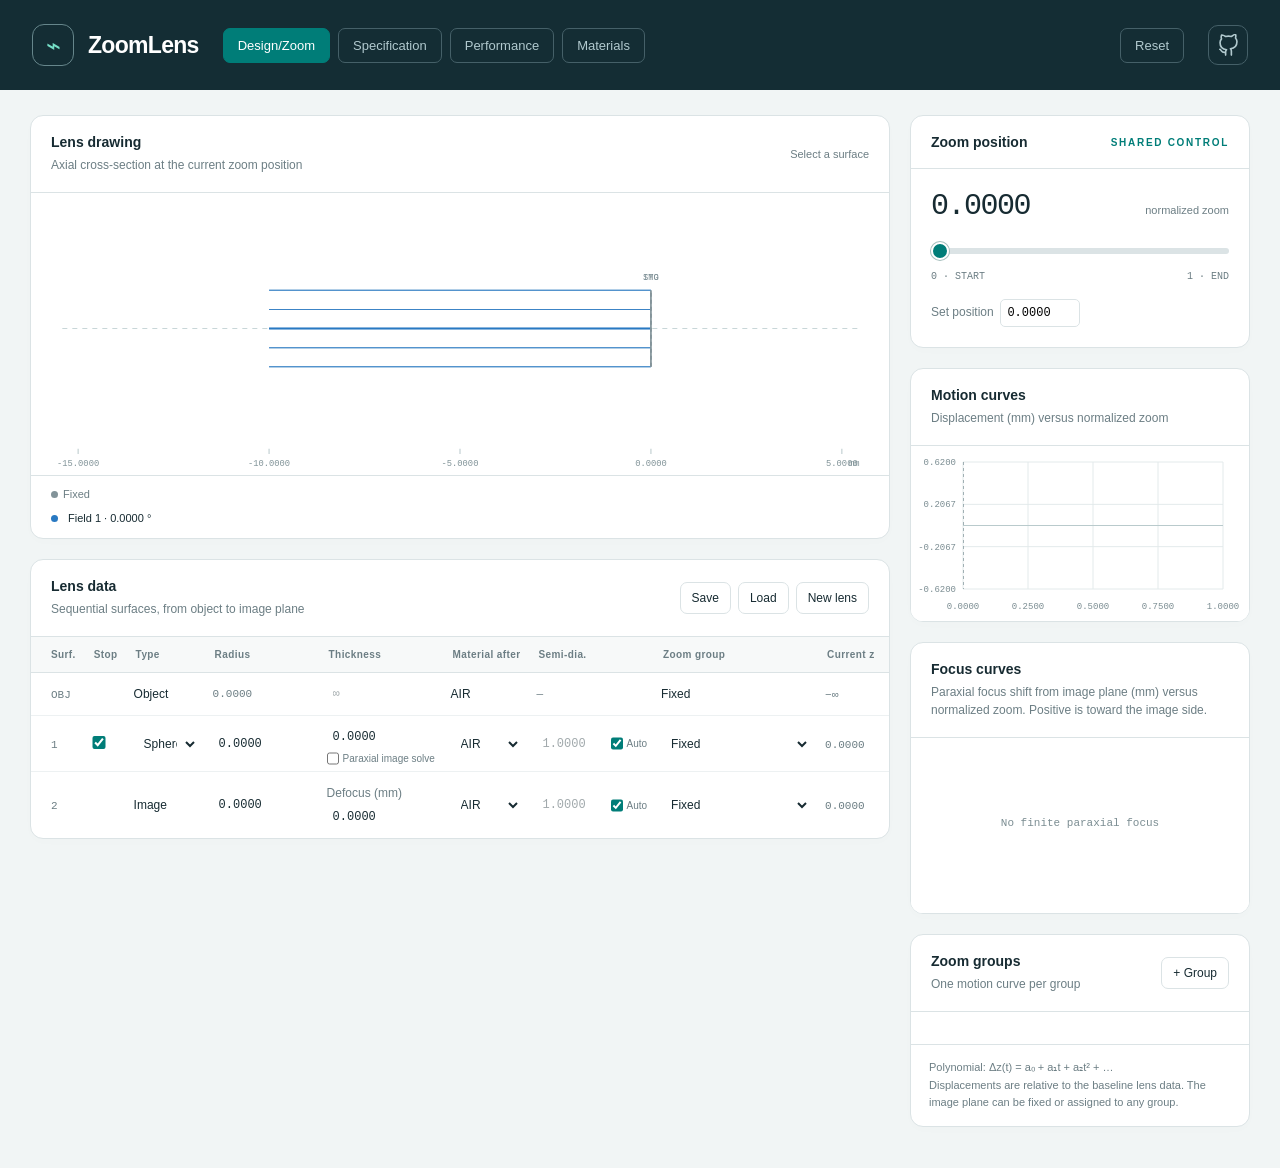
==== commit cbb10030: "Remove thesis lens example and retain New lens control" ====
--- a/index.html
+++ b/index.html
@@ -24,7 +24,7 @@
 <main>
 <div id="designTab" class="workspace tab-panel" role="tabpanel" aria-labelledby="designTabButton"><div class="left">
 <section class="panel"><div class="panel-head"><div><h3>Lens drawing</h3><p class="sub">Axial cross-section at the current zoom position</p></div><span id="selectedLabel" class="selection">Select a surface</span></div><div class="drawing"><div id="drawingCoordinates" class="drawing-coordinates" hidden></div><svg id="layout" role="img" aria-label="Optical lens cross-section"></svg></div><div id="legend" class="legend"></div><div id="fieldLegend" class="field-legend"></div><div id="rayStatus" class="status" aria-live="polite"></div><div id="geometryStatus" class="status" aria-live="polite"></div></section>
-<section class="panel"><div class="panel-head"><div><h3>Lens data</h3><p class="sub">Sequential surfaces, from object to image plane</p></div><div style="display:flex;gap:7px;flex-wrap:wrap"><button id="saveLens" class="btn">Save</button><button id="loadLens" class="btn" title="Load JSON or CODE V sequence (.seq)">Load</button><select id="exampleLens" class="btn" aria-label="Load example"><option value="">New lens</option><option value="andre">Achromatic Zoom Lens, Cedar Glen Andre, A Study on Zoom Lenses</option></select></div><input id="loadLensFile" type="file" accept=".json,.seq,.SEQ,application/json,text/plain" hidden></div><div class="table-wrap"><table class="lens-table"><thead><tr><th>Surf.</th><th>Stop</th><th>Type</th><th>Radius</th><th>Thickness</th><th>Material after</th><th>Semi-dia.</th><th>Zoom group</th><th>Current z</th><th></th></tr></thead><tbody id="surfaceRows"></tbody></table></div><div id="lensFileStatus" class="status" aria-live="polite"></div></section>
+<section class="panel"><div class="panel-head"><div><h3>Lens data</h3><p class="sub">Sequential surfaces, from object to image plane</p></div><div style="display:flex;gap:7px;flex-wrap:wrap"><button id="saveLens" class="btn">Save</button><button id="loadLens" class="btn" title="Load JSON or CODE V sequence (.seq)">Load</button><button id="newLens" class="btn">New lens</button></div><input id="loadLensFile" type="file" accept=".json,.seq,.SEQ,application/json,text/plain" hidden></div><div class="table-wrap"><table class="lens-table"><thead><tr><th>Surf.</th><th>Stop</th><th>Type</th><th>Radius</th><th>Thickness</th><th>Material after</th><th>Semi-dia.</th><th>Zoom group</th><th>Current z</th><th></th></tr></thead><tbody id="surfaceRows"></tbody></table></div><div id="lensFileStatus" class="status" aria-live="polite"></div></section>
 
 </div><aside class="side"><section class="panel"><div class="panel-head"><h3>Zoom position</h3><span class="eyebrow">Shared control</span></div><div class="zoom-control"><div class="zoom-value"><strong id="zoomDisplay">0.0000</strong><span>normalized zoom</span></div><input id="zoomSlider" type="range" min="0" max="1" step="0.001" value="0" aria-label="Shared zoom position"><div class="range-labels"><span>0 · START</span><span>1 · END</span></div><label class="sub" for="zoomNumber">Set position &nbsp;</label><input id="zoomNumber" class="smallfield" type="number" min="0" max="1" step="0.01" value="0.0000"></div></section>
 
@@ -119,23 +119,6 @@
 $('wavelengthPreset').addEventListener('change',e=>{specs.wavelengthPreset=e.target.value;if(wavelengthPresets[e.target.value]){specs.wavelengths=[...wavelengthPresets[e.target.value]];specs.referenceWavelengthIndex=defaultReferenceWavelength(specs.wavelengths)}$('specStatus').textContent='';renderWavelengths();drawLayout()});
 
 const palette=['#007d78','#d58a37','#7363b0','#c55d77','#397bb1','#64894a'];
-const exampleSurfaces=[
-{id:1,type:'Sphere',stop:false,radius:0,thickness:3,material:'AIR',semi:30.144,semiAuto:true,group:0},
-{id:2,type:'Sphere',stop:false,radius:75.139,thickness:10,material:'N-BK7',semi:29.52,semiAuto:true,group:1},
-{id:3,type:'Sphere',stop:false,radius:-132.957,thickness:3,material:'SF5',semi:29.52,semiAuto:true,group:1},
-{id:4,type:'Sphere',stop:false,radius:-7204.289,thickness:83.995,material:'AIR',semi:29.52,semiAuto:true,group:1},
-{id:5,type:'Sphere',stop:false,radius:-153.17,thickness:3,material:'N-BK7',semi:10.186,semiAuto:true,group:2},
-{id:6,type:'Sphere',stop:false,radius:-33.067,thickness:2,material:'SF5',semi:10.186,semiAuto:true,group:2},
-{id:7,type:'Sphere',stop:false,radius:44.326,thickness:3,material:'AIR',semi:10.186,semiAuto:true,group:2},
-{id:15,type:'Sphere',stop:true,radius:0,thickness:0,material:'AIR',semi:9.976,semiAuto:true,group:0},
-{id:8,type:'Sphere',stop:false,radius:78.481,thickness:3,material:'N-BK7',semi:9.976,semiAuto:true,group:0},
-{id:9,type:'Sphere',stop:false,radius:-94.229,thickness:2,material:'SF5',semi:9.976,semiAuto:true,group:0},
-{id:10,type:'Sphere',stop:false,radius:-93.794,thickness:3,material:'AIR',semi:9.976,semiAuto:true,group:0},
-{id:11,type:'Sphere',stop:false,radius:883.297,thickness:4,material:'N-BK7',semi:9.976,semiAuto:true,group:0},
-{id:12,type:'Sphere',stop:false,radius:-71.271,thickness:2,material:'SF5',semi:9.976,semiAuto:true,group:0},
-{id:13,type:'Sphere',stop:false,radius:-71.898,thickness:103.005,material:'AIR',semi:9.976,semiAuto:true,group:0},
-{id:14,type:'Image',stop:false,radius:0,thickness:0,material:'AIR',semi:16.185,semiAuto:true,group:0}];
-const exampleGroups=[{id:1,name:'Front doublet'},{id:2,name:'Negative doublet'}];
 let surfaces=[
 {id:1,type:'Sphere',stop:true,radius:0,thickness:0,material:'AIR',semi:10,semiAuto:true,group:0},
 {id:2,type:'Image',stop:false,radius:0,thickness:0,material:'AIR',semi:10,semiAuto:true,group:0}];
@@ -202,9 +185,7 @@
 
 function renderAll(){renderTable();renderGroups();drawLayout();drawCurves();selectSurface(selected)}
 
-exampleGroups.forEach((g,i)=>Object.assign(g,{mode:'polynomial',polynomial:['0, 0, 36.218','0, -34.359, 1.134'][i]}));
 const newLensDocument=JSON.stringify(lensDocument());
-const exampleDocument=JSON.stringify({format:'ZoomLens',version:2,surfaces:exampleSurfaces,groups:exampleGroups,specifications:{...specs,epd:18.75,fields:[0,1.5,3],vignetting:[0,1,2].map(()=>({vux:0,vlx:0,vuy:0,vly:0}))},customMaterials:[],zoom:0});
 function polynomialFromSamples(samples){const divided=samples.map(([,value])=>value);for(let order=1;order<samples.length;order++)for(let i=samples.length-1;i>=order;i--)divided[i]=(divided[i]-divided[i-1])/(samples[i][0]-samples[i-order][0]);let coefficients=Array(samples.length).fill(0),basis=[1];for(let i=0;i<samples.length;i++){basis.forEach((value,j)=>coefficients[j]+=divided[i]*value);const next=Array(basis.length+1).fill(0);basis.forEach((value,j)=>{next[j]-=samples[i][0]*value;next[j+1]+=value});basis=next}while(coefficients.length>1&&coefficients.at(-1)===0)coefficients.pop();return coefficients.join(', ')}
 function parsePolynomial(value){if(!value.trim())throw Error('Enter polynomial coefficients, starting with the constant term.');const coefficients=value.split(',').map(Number);if(coefficients.some(v=>!Number.isFinite(v))||value.split(',').some(v=>!v.trim()))throw Error('Use comma-separated numeric coefficients.');return coefficients}
 function displacement(id,t){const g=groups.find(g=>g.id===id);if(!g)return 0;return parsePolynomial(g.polynomial).reduceRight((sum,v)=>sum*t+v,0)}
@@ -271,12 +252,12 @@
 if(spec.conjugate==='infinite'&&spec.fieldType==='angle'&&spec.fields.some(v=>Math.abs(v)>=90))fail();
 surfaces=data.surfaces;groups=data.groups;customMaterials=data.customMaterials;for(const key of Object.keys(specs))specs[key]=spec[key];specs.autoVignetting=spec.autoVignetting??false;specs.vignetting=spec.vignetting??spec.fields.map(()=>({vux:0,vlx:0,vuy:0,vly:0}));specs.na=spec.na??0.1;specs.wavelengthPreset=spec.wavelengthPreset??Object.keys(wavelengthPresets).find(key=>{const values=[...spec.wavelengths].sort((a,b)=>a-b),preset=[...wavelengthPresets[key]].sort((a,b)=>a-b);return values.length===preset.length&&values.every((value,i)=>Math.abs(value-preset[i])<1e-8)})??'';specs.referenceWavelengthIndex=spec.referenceWavelengthIndex??defaultReferenceWavelength(spec.wavelengths);zoom=data.zoom;selected=null;
 nextSurface=Math.max(0,...surfaces.map(s=>s.id))+1;nextGroup=Math.max(0,...groups.map(g=>g.id))+1;nextMaterial=Math.max(0,...customMaterials.map(m=>m.id))+1;autoSemis.clear();autoClearSemis.clear();zoomEnvelopeKey='';zoomEnvelope=null;
-for(const key of ['conjugate','objectDistance','apertureMode','fieldType'])$(key).value=specs[key];renderApertureInput();renderWavelengths();$('exampleLens').value='';$('specStatus').textContent='';$('materialStatus').textContent='';
+for(const key of ['conjugate','objectDistance','apertureMode','fieldType'])$(key).value=specs[key];renderApertureInput();renderWavelengths();$('specStatus').textContent='';$('materialStatus').textContent='';
 renderMaterials();renderFieldLegend();renderAll();updateZoom(zoom);cacheLens();
 }
 $('saveLens').addEventListener('click',()=>{const blob=new Blob([JSON.stringify(lensDocument(),null,2)],{type:'application/json'}),url=URL.createObjectURL(blob),link=document.createElement('a');link.href=url;link.download='zoom-lens.json';document.body.appendChild(link);link.click();link.remove();setTimeout(()=>URL.revokeObjectURL(url),1000);$('lensFileStatus').textContent=''});
 $('loadLens').addEventListener('click',()=>$('loadLensFile').click());
-$('exampleLens').addEventListener('change',e=>{const name=e.target.value;loadLensDocument(JSON.parse(name==='andre'?exampleDocument:newLensDocument));$('lensFileStatus').textContent='';e.target.value=name});
+$('newLens').addEventListener('click',()=>{loadLensDocument(JSON.parse(newLensDocument));$('lensFileStatus').textContent=''});
 $('loadLensFile').addEventListener('change',async e=>{const file=e.target.files[0];if(!file)return;try{const text=await file.text();if(/\.seq$/i.test(file.name)){const imported=readSequence(text);loadLensDocument(imported.document);$('lensFileStatus').textContent=imported.notes.join(' ')}else{loadLensDocument(JSON.parse(text));$('lensFileStatus').textContent=''}}catch(error){$('lensFileStatus').textContent=`Load failed: ${error.message}`}finally{e.target.value=''}});
 
 function performanceGeometry(wavelength){const z=positions(),indices=surfaces.map(s=>materialIndex(surfaceMaterial(s),wavelength)),optics=opticalMatrices(wavelength),first=z[0]||0,startZ=first-Math.max(10,...surfaces.slice(0,-1).map(s=>s.type==='Paraxial'?0:Math.abs(s.radius)),surfaces[0]?.semi??0);return {z,indices,optics,wavelength,startZ,imageZ:z.at(-1),last:surfaces.length-2}}
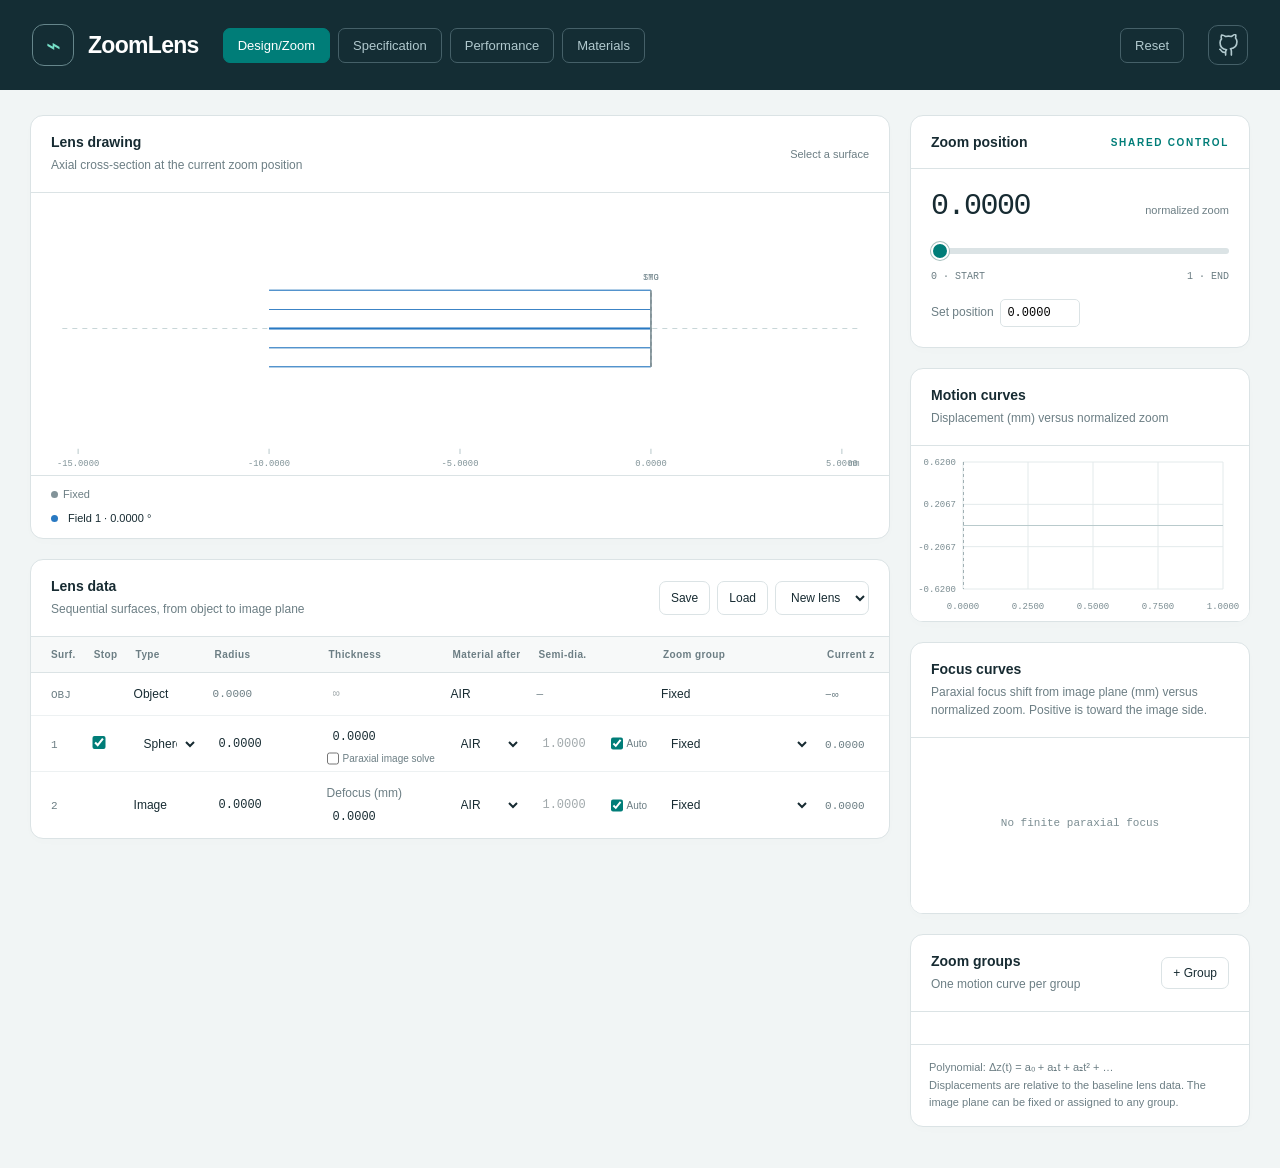
==== commit 4d3e3503: "Add saved paraxial PNP zoom lens example" ====
--- a/index.html
+++ b/index.html
@@ -24,7 +24,7 @@
 <main>
 <div id="designTab" class="workspace tab-panel" role="tabpanel" aria-labelledby="designTabButton"><div class="left">
 <section class="panel"><div class="panel-head"><div><h3>Lens drawing</h3><p class="sub">Axial cross-section at the current zoom position</p></div><span id="selectedLabel" class="selection">Select a surface</span></div><div class="drawing"><div id="drawingCoordinates" class="drawing-coordinates" hidden></div><svg id="layout" role="img" aria-label="Optical lens cross-section"></svg></div><div id="legend" class="legend"></div><div id="fieldLegend" class="field-legend"></div><div id="rayStatus" class="status" aria-live="polite"></div><div id="geometryStatus" class="status" aria-live="polite"></div></section>
-<section class="panel"><div class="panel-head"><div><h3>Lens data</h3><p class="sub">Sequential surfaces, from object to image plane</p></div><div style="display:flex;gap:7px;flex-wrap:wrap"><button id="saveLens" class="btn">Save</button><button id="loadLens" class="btn" title="Load JSON or CODE V sequence (.seq)">Load</button><button id="newLens" class="btn">New lens</button></div><input id="loadLensFile" type="file" accept=".json,.seq,.SEQ,application/json,text/plain" hidden></div><div class="table-wrap"><table class="lens-table"><thead><tr><th>Surf.</th><th>Stop</th><th>Type</th><th>Radius</th><th>Thickness</th><th>Material after</th><th>Semi-dia.</th><th>Zoom group</th><th>Current z</th><th></th></tr></thead><tbody id="surfaceRows"></tbody></table></div><div id="lensFileStatus" class="status" aria-live="polite"></div></section>
+<section class="panel"><div class="panel-head"><div><h3>Lens data</h3><p class="sub">Sequential surfaces, from object to image plane</p></div><div style="display:flex;gap:7px;flex-wrap:wrap"><button id="saveLens" class="btn">Save</button><button id="loadLens" class="btn" title="Load JSON or CODE V sequence (.seq)">Load</button><select id="newLens" class="btn" aria-label="New lens or example"><option value="">New lens</option><option value="pnp">PNP</option></select></div><input id="loadLensFile" type="file" accept=".json,.seq,.SEQ,application/json,text/plain" hidden></div><div class="table-wrap"><table class="lens-table"><thead><tr><th>Surf.</th><th>Stop</th><th>Type</th><th>Radius</th><th>Thickness</th><th>Material after</th><th>Semi-dia.</th><th>Zoom group</th><th>Current z</th><th></th></tr></thead><tbody id="surfaceRows"></tbody></table></div><div id="lensFileStatus" class="status" aria-live="polite"></div></section>
 
 </div><aside class="side"><section class="panel"><div class="panel-head"><h3>Zoom position</h3><span class="eyebrow">Shared control</span></div><div class="zoom-control"><div class="zoom-value"><strong id="zoomDisplay">0.0000</strong><span>normalized zoom</span></div><input id="zoomSlider" type="range" min="0" max="1" step="0.001" value="0" aria-label="Shared zoom position"><div class="range-labels"><span>0 · START</span><span>1 · END</span></div><label class="sub" for="zoomNumber">Set position &nbsp;</label><input id="zoomNumber" class="smallfield" type="number" min="0" max="1" step="0.01" value="0.0000"></div></section>
 
@@ -186,6 +186,7 @@
 function renderAll(){renderTable();renderGroups();drawLayout();drawCurves();selectSurface(selected)}
 
 const newLensDocument=JSON.stringify(lensDocument());
+const pnpExample={"format":"ZoomLens","version":2,"surfaces":[{"id":1,"type":"Paraxial","stop":true,"radius":50,"thickness":5,"material":"AIR","semi":10,"semiAuto":true,"group":0,"paraxialSolve":true},{"id":3,"type":"Paraxial","stop":false,"radius":-20,"thickness":20,"material":"AIR","semi":10,"semiAuto":true,"group":1},{"id":4,"type":"Paraxial","stop":false,"radius":20,"thickness":31.1111,"material":"AIR","semi":10,"semiAuto":true,"group":2,"paraxialSolve":false},{"id":2,"type":"Image","stop":false,"radius":0,"thickness":0,"material":"AIR","semi":10,"semiAuto":true,"group":0}],"groups":[{"id":1,"name":"N","mode":"polynomial","polynomial":"0.0000, 10.0000"},{"id":2,"name":"P","mode":"polynomial","polynomial":"-0.0000160714, -1.6069710246, 0.8008832720, 0.8987503743, 0.1332911550, 0.5416266867, -0.6562878610, 0.1753477729"}],"specifications":{"conjugate":"infinite","objectDistance":200,"apertureMode":"epd","fnumber":2.2222232142843934,"epd":10,"na":0.21951210184761963,"fieldType":"imageHeight","fields":[0,2.5,5],"wavelengths":[486.13,587.56,656.27],"referenceWavelengthIndex":1,"wavelengthPreset":"","autoVignetting":false,"vignetting":[{"vux":0,"vlx":0,"vuy":0,"vly":0},{"vux":0,"vlx":0,"vuy":0,"vly":0},{"vux":0,"vlx":0,"vuy":0,"vly":0}]},"customMaterials":[],"zoom":0};
 function polynomialFromSamples(samples){const divided=samples.map(([,value])=>value);for(let order=1;order<samples.length;order++)for(let i=samples.length-1;i>=order;i--)divided[i]=(divided[i]-divided[i-1])/(samples[i][0]-samples[i-order][0]);let coefficients=Array(samples.length).fill(0),basis=[1];for(let i=0;i<samples.length;i++){basis.forEach((value,j)=>coefficients[j]+=divided[i]*value);const next=Array(basis.length+1).fill(0);basis.forEach((value,j)=>{next[j]-=samples[i][0]*value;next[j+1]+=value});basis=next}while(coefficients.length>1&&coefficients.at(-1)===0)coefficients.pop();return coefficients.join(', ')}
 function parsePolynomial(value){if(!value.trim())throw Error('Enter polynomial coefficients, starting with the constant term.');const coefficients=value.split(',').map(Number);if(coefficients.some(v=>!Number.isFinite(v))||value.split(',').some(v=>!v.trim()))throw Error('Use comma-separated numeric coefficients.');return coefficients}
 function displacement(id,t){const g=groups.find(g=>g.id===id);if(!g)return 0;return parsePolynomial(g.polynomial).reduceRight((sum,v)=>sum*t+v,0)}
@@ -257,7 +258,7 @@
 }
 $('saveLens').addEventListener('click',()=>{const blob=new Blob([JSON.stringify(lensDocument(),null,2)],{type:'application/json'}),url=URL.createObjectURL(blob),link=document.createElement('a');link.href=url;link.download='zoom-lens.json';document.body.appendChild(link);link.click();link.remove();setTimeout(()=>URL.revokeObjectURL(url),1000);$('lensFileStatus').textContent=''});
 $('loadLens').addEventListener('click',()=>$('loadLensFile').click());
-$('newLens').addEventListener('click',()=>{loadLensDocument(JSON.parse(newLensDocument));$('lensFileStatus').textContent=''});
+$('newLens').addEventListener('change',e=>{const name=e.target.value;loadLensDocument(name==='pnp'?JSON.parse(JSON.stringify(pnpExample)):JSON.parse(newLensDocument));$('lensFileStatus').textContent='';e.target.value=name});
 $('loadLensFile').addEventListener('change',async e=>{const file=e.target.files[0];if(!file)return;try{const text=await file.text();if(/\.seq$/i.test(file.name)){const imported=readSequence(text);loadLensDocument(imported.document);$('lensFileStatus').textContent=imported.notes.join(' ')}else{loadLensDocument(JSON.parse(text));$('lensFileStatus').textContent=''}}catch(error){$('lensFileStatus').textContent=`Load failed: ${error.message}`}finally{e.target.value=''}});
 
 function performanceGeometry(wavelength){const z=positions(),indices=surfaces.map(s=>materialIndex(surfaceMaterial(s),wavelength)),optics=opticalMatrices(wavelength),first=z[0]||0,startZ=first-Math.max(10,...surfaces.slice(0,-1).map(s=>s.type==='Paraxial'?0:Math.abs(s.radius)),surfaces[0]?.semi??0);return {z,indices,optics,wavelength,startZ,imageZ:z.at(-1),last:surfaces.length-2}}
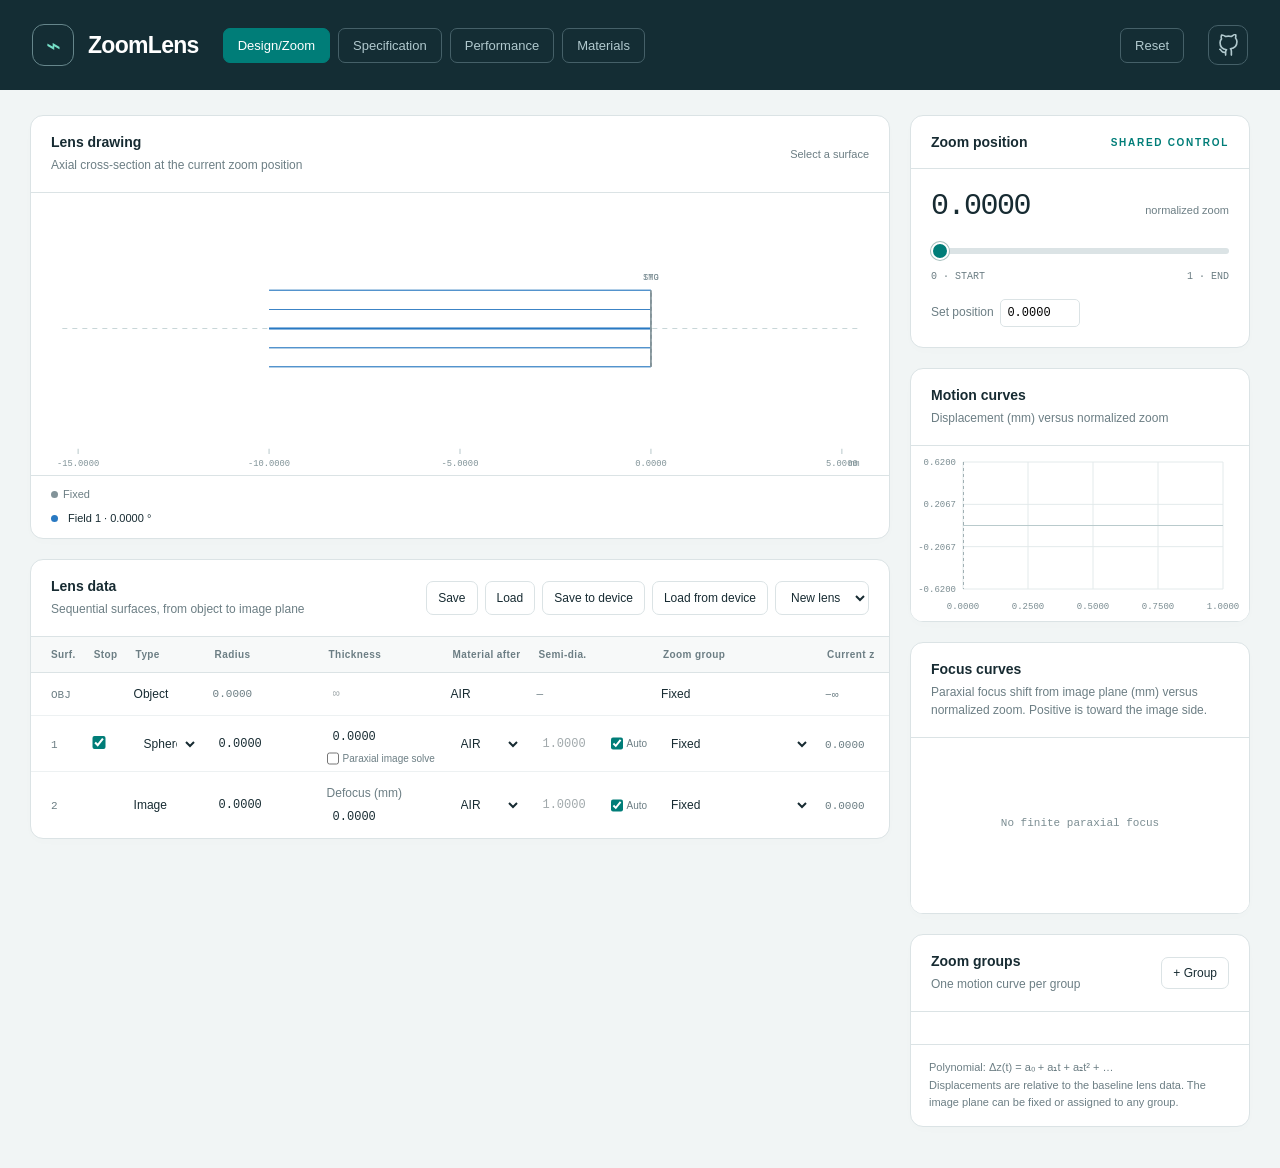
==== commit eb9dcf22: "Add browser saved lens library and separate device file actions" ====
--- a/index.html
+++ b/index.html
@@ -17,14 +17,16 @@
 .field-row{display:flex;align-items:center;gap:8px;margin:8px 0}.field-row input{flex:1;min-width:0}.field-row .delete:disabled{opacity:.35;cursor:default}.wavelength-row{display:flex;align-items:center;gap:8px;margin:8px 0}.wavelength-row input[type=checkbox]{flex:0 0 auto;width:14px;height:14px;padding:0;accent-color:var(--teal)}.wavelength-row input[type=number]{flex:1;min-width:0}.wavelength-row .delete:disabled{opacity:.35;cursor:default}
 .top-bar{position:sticky;top:0;z-index:100;background:#142d34}.top-bar header{justify-content:flex-start}.brand{flex-shrink:0}.top-bar .repo-link{flex-shrink:0}.reset-lens{margin-left:auto;flex-shrink:0;border:1px solid #456068;border-radius:7px;background:transparent;color:#b1c9ce;padding:9px 14px;font-size:13px}.reset-lens:hover{color:white;border-color:#76dfc7}.tabs{display:flex;gap:8px;min-width:0;overflow-x:auto}.tab-button{flex-shrink:0;border:1px solid #456068;border-radius:7px;background:transparent;color:#b1c9ce;padding:9px 14px;font-size:13px}.tab-button:hover{color:white;border-color:#76dfc7}.tab-button[aria-selected=true]{background:#007d78;border-color:#007d78;color:white}.tab-panel[hidden]{display:none}.specification-tab{display:grid;grid-template-columns:minmax(0,1fr) minmax(0,1fr);gap:20px;align-items:start}@media(max-width:850px){.specification-tab{grid-template-columns:1fr}}@media(max-width:550px){.top-bar header{gap:10px}.tabs{gap:5px}.tab-button{padding:8px 10px;font-size:12px}}
 .drawing,.drawing *,.plot-view,.plot-view *{-webkit-user-select:none;user-select:none}.plot-view{position:relative;background:#fff}.plot-coordinates{position:absolute;top:9px;right:8px;padding:3px 5px;background:#ffffffe6;color:var(--muted);font:10px var(--mono);pointer-events:none;z-index:1}.plot-loading{padding:36px 20px;text-align:center;color:var(--muted);font:12px var(--mono)}.plot-loading[hidden],.plot-view[hidden]{display:none}.performance-columns{display:grid;grid-template-columns:minmax(0,1fr) minmax(0,1fr);gap:20px;align-items:start}.performance-columns .performance-pair{grid-template-columns:1fr}.performance-page{display:grid;gap:20px}.performance-page .plot-view{width:100%}.performance-page svg{width:100%;display:block;background:#fff}.performance-pair{display:grid;grid-template-columns:minmax(0,1fr) minmax(0,1fr)}.performance-plots{padding:16px 20px}.performance-analysis .panel-head{min-height:66px}.performance-controls{display:flex;gap:16px;align-items:center;flex-wrap:wrap;padding:16px 20px}.performance-controls label{font-size:11px;color:var(--muted)}.performance-controls input,.performance-controls select{border:1px solid var(--line);border-radius:6px;padding:8px;margin-left:8px;color:var(--ink);font:12px var(--mono);max-width:260px}.performance-controls input{width:120px}.performance-caption{padding:12px 20px;font-size:11px;line-height:1.6;color:var(--muted)}@media(max-width:850px){.performance-columns{grid-template-columns:1fr}.performance-pair{grid-template-columns:1fr}.performance-page .plot-view{width:100%}}
+.lens-library{width:min(620px,calc(100% - 32px));padding:0;border:1px solid var(--line);border-radius:13px;color:var(--ink);background:var(--paper)}.lens-library::backdrop{background:#142d3466}.lens-library .table-wrap{max-height:60vh;overflow:auto}.lens-library td:first-child{white-space:normal;overflow-wrap:anywhere}.lens-library-actions{display:flex;gap:7px;padding:8px}.lens-library .status{padding:12px 20px}
 </style>
 </head>
 <body>
 <div class="top-bar"><header><div class="brand"><div class="mark">⌁</div><div><h1>ZoomLens</h1></div></div><nav class="tabs" role="tablist" aria-label="Lens workspace"><button type="button" id="designTabButton" class="tab-button" role="tab" aria-controls="designTab" aria-selected="true">Design/Zoom</button><button type="button" id="specificationTabButton" class="tab-button" role="tab" aria-controls="specificationTab" aria-selected="false">Specification</button><button type="button" id="performanceTabButton" class="tab-button" role="tab" aria-controls="performanceTab" aria-selected="false">Performance</button><button type="button" id="materialsTabButton" class="tab-button" role="tab" aria-controls="materialsTab" aria-selected="false">Materials</button></nav><button type="button" id="resetLens" class="reset-lens">Reset</button><a class="repo-link" href="https://github.com/Oatu4396/ZoomLens" target="_blank" rel="noopener" aria-label="ZoomLens GitHub repository" title="ZoomLens on GitHub"><svg viewBox="0 0 24 24" fill="none" stroke="currentColor" stroke-width="1.7" stroke-linecap="round" stroke-linejoin="round" aria-hidden="true"><path d="M9 19c-4.3 1.4-4.3-2.5-6-3m12 6v-3.9a3.4 3.4 0 0 0-1-2.7c3.3-.4 6.8-1.6 6.8-7.3a5.7 5.7 0 0 0-1.5-4 5.3 5.3 0 0 0-.1-4S18 .7 15 2.6a13.8 13.8 0 0 0-6 0C6 .7 4.8 1.1 4.8 1.1a5.3 5.3 0 0 0-.1 4 5.7 5.7 0 0 0-1.5 4c0 5.7 3.5 6.9 6.8 7.3a3.4 3.4 0 0 0-1 2.7V22"/></svg></a></header></div>
+<dialog id="lensLibrary" class="lens-library" aria-labelledby="lensLibraryTitle"><div class="panel-head"><h3 id="lensLibraryTitle">Saved lenses</h3><button id="closeLensLibrary" class="btn">Close</button></div><div class="table-wrap"><table><thead><tr><th>Name</th><th></th></tr></thead><tbody id="savedLensRows"></tbody></table></div><div id="lensLibraryStatus" class="status" aria-live="polite"></div></dialog>
 <main>
 <div id="designTab" class="workspace tab-panel" role="tabpanel" aria-labelledby="designTabButton"><div class="left">
 <section class="panel"><div class="panel-head"><div><h3>Lens drawing</h3><p class="sub">Axial cross-section at the current zoom position</p></div><span id="selectedLabel" class="selection">Select a surface</span></div><div class="drawing"><div id="drawingCoordinates" class="drawing-coordinates" hidden></div><svg id="layout" role="img" aria-label="Optical lens cross-section"></svg></div><div id="legend" class="legend"></div><div id="fieldLegend" class="field-legend"></div><div id="rayStatus" class="status" aria-live="polite"></div><div id="geometryStatus" class="status" aria-live="polite"></div></section>
-<section class="panel"><div class="panel-head"><div><h3>Lens data</h3><p class="sub">Sequential surfaces, from object to image plane</p></div><div style="display:flex;gap:7px;flex-wrap:wrap"><button id="saveLens" class="btn">Save</button><button id="loadLens" class="btn" title="Load JSON or CODE V sequence (.seq)">Load</button><select id="newLens" class="btn" aria-label="New lens or example"><option value="">New lens</option><option value="pnp">PNP</option></select></div><input id="loadLensFile" type="file" accept=".json,.seq,.SEQ,application/json,text/plain" hidden></div><div class="table-wrap"><table class="lens-table"><thead><tr><th>Surf.</th><th>Stop</th><th>Type</th><th>Radius</th><th>Thickness</th><th>Material after</th><th>Semi-dia.</th><th>Zoom group</th><th>Current z</th><th></th></tr></thead><tbody id="surfaceRows"></tbody></table></div><div id="lensFileStatus" class="status" aria-live="polite"></div></section>
+<section class="panel"><div class="panel-head"><div><h3>Lens data</h3><p class="sub">Sequential surfaces, from object to image plane</p></div><div style="display:flex;gap:7px;flex-wrap:wrap"><button id="saveLens" class="btn">Save</button><button id="loadLens" class="btn">Load</button><button id="saveLensDevice" class="btn">Save to device</button><button id="loadLensDevice" class="btn" title="Load JSON or CODE V sequence (.seq)">Load from device</button><select id="newLens" class="btn" aria-label="New lens or example"><option value="">New lens</option><option value="pnp">PNP</option></select></div><input id="loadLensFile" type="file" accept=".json,.seq,.SEQ,application/json,text/plain" hidden></div><div class="table-wrap"><table class="lens-table"><thead><tr><th>Surf.</th><th>Stop</th><th>Type</th><th>Radius</th><th>Thickness</th><th>Material after</th><th>Semi-dia.</th><th>Zoom group</th><th>Current z</th><th></th></tr></thead><tbody id="surfaceRows"></tbody></table></div><div id="lensFileStatus" class="status" aria-live="polite"></div></section>
 
 </div><aside class="side"><section class="panel"><div class="panel-head"><h3>Zoom position</h3><span class="eyebrow">Shared control</span></div><div class="zoom-control"><div class="zoom-value"><strong id="zoomDisplay">0.0000</strong><span>normalized zoom</span></div><input id="zoomSlider" type="range" min="0" max="1" step="0.001" value="0" aria-label="Shared zoom position"><div class="range-labels"><span>0 · START</span><span>1 · END</span></div><label class="sub" for="zoomNumber">Set position &nbsp;</label><input id="zoomNumber" class="smallfield" type="number" min="0" max="1" step="0.01" value="0.0000"></div></section>
 
@@ -256,8 +258,15 @@
 for(const key of ['conjugate','objectDistance','apertureMode','fieldType'])$(key).value=specs[key];renderApertureInput();renderWavelengths();$('specStatus').textContent='';$('materialStatus').textContent='';
 renderMaterials();renderFieldLegend();renderAll();updateZoom(zoom);cacheLens();
 }
-$('saveLens').addEventListener('click',()=>{const blob=new Blob([JSON.stringify(lensDocument(),null,2)],{type:'application/json'}),url=URL.createObjectURL(blob),link=document.createElement('a');link.href=url;link.download='zoom-lens.json';document.body.appendChild(link);link.click();link.remove();setTimeout(()=>URL.revokeObjectURL(url),1000);$('lensFileStatus').textContent=''});
-$('loadLens').addEventListener('click',()=>$('loadLensFile').click());
+const savedLensesKey='ZoomLens.savedLenses';
+function savedLenses(){return JSON.parse(localStorage.getItem(savedLensesKey)||'[]')}
+function renderSavedLenses(){const lenses=savedLenses();$('savedLensRows').innerHTML=lenses.map((lens,i)=>`<tr><td>${esc(lens.name)}</td><td><div class="lens-library-actions"><button class="btn" data-saved-lens="${i}" data-action="load">Load</button><button class="btn" data-saved-lens="${i}" data-action="rename">Rename</button><button class="btn" data-saved-lens="${i}" data-action="delete">Delete</button></div></td></tr>`).join('');$('lensLibraryStatus').textContent=lenses.length?'':'No saved lenses.'}
+$('saveLens').addEventListener('click',()=>{const name=prompt('Save lens as:','zoom-lens')?.trim();if(!name)return;try{const lenses=savedLenses(),index=lenses.findIndex(lens=>lens.name===name);if(index>=0&&!confirm(`Replace "${name}"?`))return;const entry={name,document:lensDocument()};if(index<0)lenses.push(entry);else lenses[index]=entry;localStorage.setItem(savedLensesKey,JSON.stringify(lenses));$('lensFileStatus').textContent=`Saved "${name}".`}catch(error){$('lensFileStatus').textContent=`Save failed: ${error.message}`}});
+$('loadLens').addEventListener('click',()=>{try{renderSavedLenses();$('lensLibrary').showModal()}catch(error){$('lensFileStatus').textContent=`Load failed: ${error.message}`}});
+$('closeLensLibrary').addEventListener('click',()=>$('lensLibrary').close());
+$('savedLensRows').addEventListener('click',e=>{const button=e.target.closest('[data-saved-lens]');if(!button)return;try{const lenses=savedLenses(),index=Number(button.dataset.savedLens),lens=lenses[index];if(button.dataset.action==='load'){loadLensDocument(lens.document);$('newLens').value='';$('lensFileStatus').textContent=`Loaded "${lens.name}".`;$('lensLibrary').close();return}if(button.dataset.action==='rename'){const name=prompt('Rename lens:',lens.name)?.trim();if(!name||name===lens.name)return;if(lenses.some(entry=>entry.name===name)){$('lensLibraryStatus').textContent='A lens with that name already exists.';return}lens.name=name}else if(button.dataset.action==='delete')lenses.splice(index,1);localStorage.setItem(savedLensesKey,JSON.stringify(lenses));renderSavedLenses()}catch(error){$('lensLibraryStatus').textContent=error.message}});
+$('saveLensDevice').addEventListener('click',()=>{const name=prompt('File name:','zoom-lens.json')?.trim();if(!name)return;const blob=new Blob([JSON.stringify(lensDocument(),null,2)],{type:'application/json'}),url=URL.createObjectURL(blob),link=document.createElement('a');link.href=url;link.download=/\.json$/i.test(name)?name:`${name}.json`;document.body.appendChild(link);link.click();link.remove();setTimeout(()=>URL.revokeObjectURL(url),1000);$('lensFileStatus').textContent=''});
+$('loadLensDevice').addEventListener('click',()=>$('loadLensFile').click());
 $('newLens').addEventListener('change',e=>{const name=e.target.value;loadLensDocument(name==='pnp'?JSON.parse(JSON.stringify(pnpExample)):JSON.parse(newLensDocument));$('lensFileStatus').textContent='';e.target.value=name});
 $('loadLensFile').addEventListener('change',async e=>{const file=e.target.files[0];if(!file)return;try{const text=await file.text();if(/\.seq$/i.test(file.name)){const imported=readSequence(text);loadLensDocument(imported.document);$('lensFileStatus').textContent=imported.notes.join(' ')}else{loadLensDocument(JSON.parse(text));$('lensFileStatus').textContent=''}}catch(error){$('lensFileStatus').textContent=`Load failed: ${error.message}`}finally{e.target.value=''}});
 
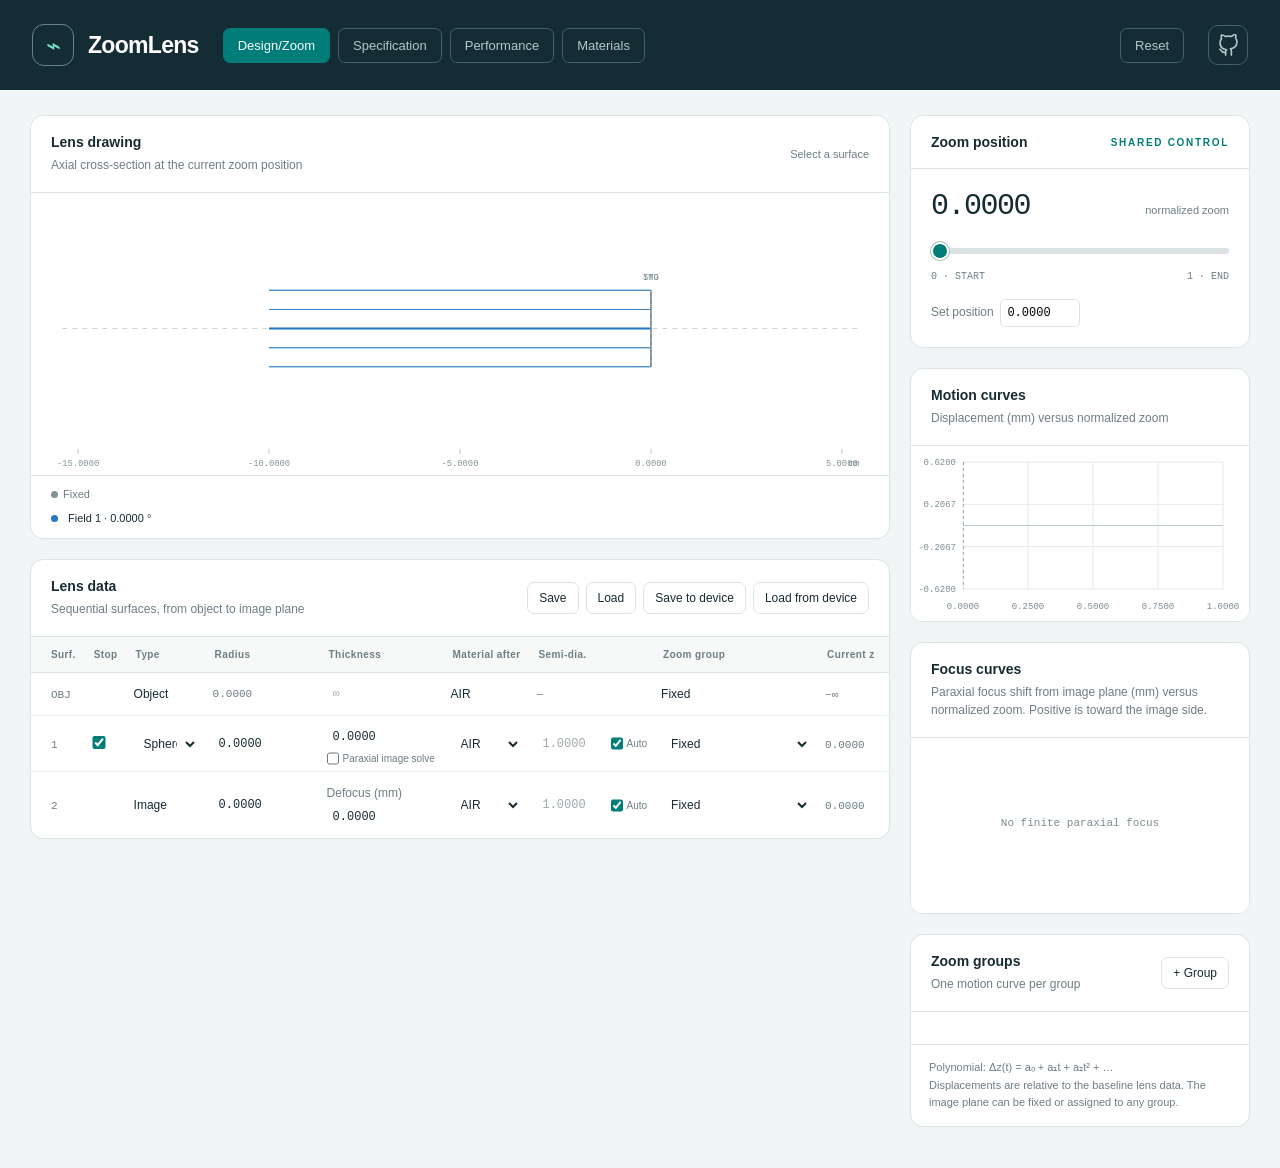
==== commit 08ba026d: "Move PNP to saved lens list and separate app and device save dialogs" ====
--- a/index.html
+++ b/index.html
@@ -17,16 +17,17 @@
 .field-row{display:flex;align-items:center;gap:8px;margin:8px 0}.field-row input{flex:1;min-width:0}.field-row .delete:disabled{opacity:.35;cursor:default}.wavelength-row{display:flex;align-items:center;gap:8px;margin:8px 0}.wavelength-row input[type=checkbox]{flex:0 0 auto;width:14px;height:14px;padding:0;accent-color:var(--teal)}.wavelength-row input[type=number]{flex:1;min-width:0}.wavelength-row .delete:disabled{opacity:.35;cursor:default}
 .top-bar{position:sticky;top:0;z-index:100;background:#142d34}.top-bar header{justify-content:flex-start}.brand{flex-shrink:0}.top-bar .repo-link{flex-shrink:0}.reset-lens{margin-left:auto;flex-shrink:0;border:1px solid #456068;border-radius:7px;background:transparent;color:#b1c9ce;padding:9px 14px;font-size:13px}.reset-lens:hover{color:white;border-color:#76dfc7}.tabs{display:flex;gap:8px;min-width:0;overflow-x:auto}.tab-button{flex-shrink:0;border:1px solid #456068;border-radius:7px;background:transparent;color:#b1c9ce;padding:9px 14px;font-size:13px}.tab-button:hover{color:white;border-color:#76dfc7}.tab-button[aria-selected=true]{background:#007d78;border-color:#007d78;color:white}.tab-panel[hidden]{display:none}.specification-tab{display:grid;grid-template-columns:minmax(0,1fr) minmax(0,1fr);gap:20px;align-items:start}@media(max-width:850px){.specification-tab{grid-template-columns:1fr}}@media(max-width:550px){.top-bar header{gap:10px}.tabs{gap:5px}.tab-button{padding:8px 10px;font-size:12px}}
 .drawing,.drawing *,.plot-view,.plot-view *{-webkit-user-select:none;user-select:none}.plot-view{position:relative;background:#fff}.plot-coordinates{position:absolute;top:9px;right:8px;padding:3px 5px;background:#ffffffe6;color:var(--muted);font:10px var(--mono);pointer-events:none;z-index:1}.plot-loading{padding:36px 20px;text-align:center;color:var(--muted);font:12px var(--mono)}.plot-loading[hidden],.plot-view[hidden]{display:none}.performance-columns{display:grid;grid-template-columns:minmax(0,1fr) minmax(0,1fr);gap:20px;align-items:start}.performance-columns .performance-pair{grid-template-columns:1fr}.performance-page{display:grid;gap:20px}.performance-page .plot-view{width:100%}.performance-page svg{width:100%;display:block;background:#fff}.performance-pair{display:grid;grid-template-columns:minmax(0,1fr) minmax(0,1fr)}.performance-plots{padding:16px 20px}.performance-analysis .panel-head{min-height:66px}.performance-controls{display:flex;gap:16px;align-items:center;flex-wrap:wrap;padding:16px 20px}.performance-controls label{font-size:11px;color:var(--muted)}.performance-controls input,.performance-controls select{border:1px solid var(--line);border-radius:6px;padding:8px;margin-left:8px;color:var(--ink);font:12px var(--mono);max-width:260px}.performance-controls input{width:120px}.performance-caption{padding:12px 20px;font-size:11px;line-height:1.6;color:var(--muted)}@media(max-width:850px){.performance-columns{grid-template-columns:1fr}.performance-pair{grid-template-columns:1fr}.performance-page .plot-view{width:100%}}
-.lens-library{width:min(620px,calc(100% - 32px));padding:0;border:1px solid var(--line);border-radius:13px;color:var(--ink);background:var(--paper)}.lens-library::backdrop{background:#142d3466}.lens-library .table-wrap{max-height:60vh;overflow:auto}.lens-library td:first-child{white-space:normal;overflow-wrap:anywhere}.lens-library-actions{display:flex;gap:7px;padding:8px}.lens-library .status{padding:12px 20px}
+.lens-library{width:min(620px,calc(100% - 32px));padding:0;border:1px solid var(--line);border-radius:13px;color:var(--ink);background:var(--paper)}.lens-name-form{padding:20px}.lens-name-form label{display:block;margin-bottom:8px}.lens-name-form input{width:100%;padding:10px;border:1px solid var(--line);border-radius:7px;color:var(--ink);font:inherit}.lens-name-form .lens-library-actions{justify-content:flex-end;padding:16px 0 0}.lens-name-form .status{padding:10px 0 0}.lens-library::backdrop{background:#142d3466}.lens-library .table-wrap{max-height:60vh;overflow:auto}.lens-library td:first-child{white-space:normal;overflow-wrap:anywhere}.lens-library-actions{display:flex;gap:7px;padding:8px}.lens-library .status{padding:12px 20px}
 </style>
 </head>
 <body>
 <div class="top-bar"><header><div class="brand"><div class="mark">⌁</div><div><h1>ZoomLens</h1></div></div><nav class="tabs" role="tablist" aria-label="Lens workspace"><button type="button" id="designTabButton" class="tab-button" role="tab" aria-controls="designTab" aria-selected="true">Design/Zoom</button><button type="button" id="specificationTabButton" class="tab-button" role="tab" aria-controls="specificationTab" aria-selected="false">Specification</button><button type="button" id="performanceTabButton" class="tab-button" role="tab" aria-controls="performanceTab" aria-selected="false">Performance</button><button type="button" id="materialsTabButton" class="tab-button" role="tab" aria-controls="materialsTab" aria-selected="false">Materials</button></nav><button type="button" id="resetLens" class="reset-lens">Reset</button><a class="repo-link" href="https://github.com/Oatu4396/ZoomLens" target="_blank" rel="noopener" aria-label="ZoomLens GitHub repository" title="ZoomLens on GitHub"><svg viewBox="0 0 24 24" fill="none" stroke="currentColor" stroke-width="1.7" stroke-linecap="round" stroke-linejoin="round" aria-hidden="true"><path d="M9 19c-4.3 1.4-4.3-2.5-6-3m12 6v-3.9a3.4 3.4 0 0 0-1-2.7c3.3-.4 6.8-1.6 6.8-7.3a5.7 5.7 0 0 0-1.5-4 5.3 5.3 0 0 0-.1-4S18 .7 15 2.6a13.8 13.8 0 0 0-6 0C6 .7 4.8 1.1 4.8 1.1a5.3 5.3 0 0 0-.1 4 5.7 5.7 0 0 0-1.5 4c0 5.7 3.5 6.9 6.8 7.3a3.4 3.4 0 0 0-1 2.7V22"/></svg></a></header></div>
 <dialog id="lensLibrary" class="lens-library" aria-labelledby="lensLibraryTitle"><div class="panel-head"><h3 id="lensLibraryTitle">Saved lenses</h3><button id="closeLensLibrary" class="btn">Close</button></div><div class="table-wrap"><table><thead><tr><th>Name</th><th></th></tr></thead><tbody id="savedLensRows"></tbody></table></div><div id="lensLibraryStatus" class="status" aria-live="polite"></div></dialog>
+<dialog id="lensNameDialog" class="lens-library" aria-labelledby="lensNameTitle"><div class="panel-head"><h3 id="lensNameTitle">Save lens</h3></div><form id="lensNameForm" class="lens-name-form"><label for="lensNameInput">Name</label><input id="lensNameInput" required autocomplete="off"><div id="lensNameStatus" class="status" aria-live="polite"></div><div class="lens-library-actions"><button type="button" id="cancelLensName" class="btn">Cancel</button><button type="submit" id="submitLensName" class="btn primary">Save</button></div></form></dialog>
 <main>
 <div id="designTab" class="workspace tab-panel" role="tabpanel" aria-labelledby="designTabButton"><div class="left">
 <section class="panel"><div class="panel-head"><div><h3>Lens drawing</h3><p class="sub">Axial cross-section at the current zoom position</p></div><span id="selectedLabel" class="selection">Select a surface</span></div><div class="drawing"><div id="drawingCoordinates" class="drawing-coordinates" hidden></div><svg id="layout" role="img" aria-label="Optical lens cross-section"></svg></div><div id="legend" class="legend"></div><div id="fieldLegend" class="field-legend"></div><div id="rayStatus" class="status" aria-live="polite"></div><div id="geometryStatus" class="status" aria-live="polite"></div></section>
-<section class="panel"><div class="panel-head"><div><h3>Lens data</h3><p class="sub">Sequential surfaces, from object to image plane</p></div><div style="display:flex;gap:7px;flex-wrap:wrap"><button id="saveLens" class="btn">Save</button><button id="loadLens" class="btn">Load</button><button id="saveLensDevice" class="btn">Save to device</button><button id="loadLensDevice" class="btn" title="Load JSON or CODE V sequence (.seq)">Load from device</button><select id="newLens" class="btn" aria-label="New lens or example"><option value="">New lens</option><option value="pnp">PNP</option></select></div><input id="loadLensFile" type="file" accept=".json,.seq,.SEQ,application/json,text/plain" hidden></div><div class="table-wrap"><table class="lens-table"><thead><tr><th>Surf.</th><th>Stop</th><th>Type</th><th>Radius</th><th>Thickness</th><th>Material after</th><th>Semi-dia.</th><th>Zoom group</th><th>Current z</th><th></th></tr></thead><tbody id="surfaceRows"></tbody></table></div><div id="lensFileStatus" class="status" aria-live="polite"></div></section>
+<section class="panel"><div class="panel-head"><div><h3>Lens data</h3><p class="sub">Sequential surfaces, from object to image plane</p></div><div style="display:flex;gap:7px;flex-wrap:wrap"><button id="saveLens" class="btn">Save</button><button id="loadLens" class="btn">Load</button><button id="saveLensDevice" class="btn">Save to device</button><button id="loadLensDevice" class="btn" title="Load JSON or CODE V sequence (.seq)">Load from device</button></div><input id="loadLensFile" type="file" accept=".json,.seq,.SEQ,application/json,text/plain" hidden></div><div class="table-wrap"><table class="lens-table"><thead><tr><th>Surf.</th><th>Stop</th><th>Type</th><th>Radius</th><th>Thickness</th><th>Material after</th><th>Semi-dia.</th><th>Zoom group</th><th>Current z</th><th></th></tr></thead><tbody id="surfaceRows"></tbody></table></div><div id="lensFileStatus" class="status" aria-live="polite"></div></section>
 
 </div><aside class="side"><section class="panel"><div class="panel-head"><h3>Zoom position</h3><span class="eyebrow">Shared control</span></div><div class="zoom-control"><div class="zoom-value"><strong id="zoomDisplay">0.0000</strong><span>normalized zoom</span></div><input id="zoomSlider" type="range" min="0" max="1" step="0.001" value="0" aria-label="Shared zoom position"><div class="range-labels"><span>0 · START</span><span>1 · END</span></div><label class="sub" for="zoomNumber">Set position &nbsp;</label><input id="zoomNumber" class="smallfield" type="number" min="0" max="1" step="0.01" value="0.0000"></div></section>
 
@@ -187,7 +188,6 @@
 
 function renderAll(){renderTable();renderGroups();drawLayout();drawCurves();selectSurface(selected)}
 
-const newLensDocument=JSON.stringify(lensDocument());
 const pnpExample={"format":"ZoomLens","version":2,"surfaces":[{"id":1,"type":"Paraxial","stop":true,"radius":50,"thickness":5,"material":"AIR","semi":10,"semiAuto":true,"group":0,"paraxialSolve":true},{"id":3,"type":"Paraxial","stop":false,"radius":-20,"thickness":20,"material":"AIR","semi":10,"semiAuto":true,"group":1},{"id":4,"type":"Paraxial","stop":false,"radius":20,"thickness":31.1111,"material":"AIR","semi":10,"semiAuto":true,"group":2,"paraxialSolve":false},{"id":2,"type":"Image","stop":false,"radius":0,"thickness":0,"material":"AIR","semi":10,"semiAuto":true,"group":0}],"groups":[{"id":1,"name":"N","mode":"polynomial","polynomial":"0.0000, 10.0000"},{"id":2,"name":"P","mode":"polynomial","polynomial":"-0.0000160714, -1.6069710246, 0.8008832720, 0.8987503743, 0.1332911550, 0.5416266867, -0.6562878610, 0.1753477729"}],"specifications":{"conjugate":"infinite","objectDistance":200,"apertureMode":"epd","fnumber":2.2222232142843934,"epd":10,"na":0.21951210184761963,"fieldType":"imageHeight","fields":[0,2.5,5],"wavelengths":[486.13,587.56,656.27],"referenceWavelengthIndex":1,"wavelengthPreset":"","autoVignetting":false,"vignetting":[{"vux":0,"vlx":0,"vuy":0,"vly":0},{"vux":0,"vlx":0,"vuy":0,"vly":0},{"vux":0,"vlx":0,"vuy":0,"vly":0}]},"customMaterials":[],"zoom":0};
 function polynomialFromSamples(samples){const divided=samples.map(([,value])=>value);for(let order=1;order<samples.length;order++)for(let i=samples.length-1;i>=order;i--)divided[i]=(divided[i]-divided[i-1])/(samples[i][0]-samples[i-order][0]);let coefficients=Array(samples.length).fill(0),basis=[1];for(let i=0;i<samples.length;i++){basis.forEach((value,j)=>coefficients[j]+=divided[i]*value);const next=Array(basis.length+1).fill(0);basis.forEach((value,j)=>{next[j]-=samples[i][0]*value;next[j+1]+=value});basis=next}while(coefficients.length>1&&coefficients.at(-1)===0)coefficients.pop();return coefficients.join(', ')}
 function parsePolynomial(value){if(!value.trim())throw Error('Enter polynomial coefficients, starting with the constant term.');const coefficients=value.split(',').map(Number);if(coefficients.some(v=>!Number.isFinite(v))||value.split(',').some(v=>!v.trim()))throw Error('Use comma-separated numeric coefficients.');return coefficients}
@@ -260,14 +260,17 @@
 }
 const savedLensesKey='ZoomLens.savedLenses';
 function savedLenses(){return JSON.parse(localStorage.getItem(savedLensesKey)||'[]')}
-function renderSavedLenses(){const lenses=savedLenses();$('savedLensRows').innerHTML=lenses.map((lens,i)=>`<tr><td>${esc(lens.name)}</td><td><div class="lens-library-actions"><button class="btn" data-saved-lens="${i}" data-action="load">Load</button><button class="btn" data-saved-lens="${i}" data-action="rename">Rename</button><button class="btn" data-saved-lens="${i}" data-action="delete">Delete</button></div></td></tr>`).join('');$('lensLibraryStatus').textContent=lenses.length?'':'No saved lenses.'}
-$('saveLens').addEventListener('click',()=>{const name=prompt('Save lens as:','zoom-lens')?.trim();if(!name)return;try{const lenses=savedLenses(),index=lenses.findIndex(lens=>lens.name===name);if(index>=0&&!confirm(`Replace "${name}"?`))return;const entry={name,document:lensDocument()};if(index<0)lenses.push(entry);else lenses[index]=entry;localStorage.setItem(savedLensesKey,JSON.stringify(lenses));$('lensFileStatus').textContent=`Saved "${name}".`}catch(error){$('lensFileStatus').textContent=`Save failed: ${error.message}`}});
+function renderSavedLenses(){const lenses=savedLenses();$('savedLensRows').innerHTML=lenses.map((lens,i)=>`<tr><td>${esc(lens.name)}</td><td><div class="lens-library-actions"><button class="btn" data-saved-lens="${i}" data-action="load">Load</button><button class="btn" data-saved-lens="${i}" data-action="rename">Rename</button><button class="btn" data-saved-lens="${i}" data-action="delete">Delete</button></div></td></tr>`).join('')+`<tr><td>PNP example</td><td><div class="lens-library-actions"><button class="btn" data-saved-lens="pnp" data-action="load">Load</button></div></td></tr>`;$('lensLibraryStatus').textContent=''}
+let namingLensIndex=null,replaceLensName='';
+function openLensName(index=null,name='zoom-lens'){namingLensIndex=index;replaceLensName='';$('lensNameTitle').textContent=index===null?'Save lens':'Rename lens';$('submitLensName').textContent=index===null?'Save':'Rename';$('lensNameInput').value=name;$('lensNameStatus').textContent='';$('lensNameDialog').showModal();$('lensNameInput').focus();$('lensNameInput').select()}
+$('saveLens').addEventListener('click',()=>openLensName());
+$('cancelLensName').addEventListener('click',()=>$('lensNameDialog').close());
+$('lensNameForm').addEventListener('submit',e=>{e.preventDefault();const name=$('lensNameInput').value.trim();if(!name)return;try{const lenses=savedLenses(),index=lenses.findIndex(lens=>lens.name===name);if(namingLensIndex!==null){if(index>=0&&index!==namingLensIndex){$('lensNameStatus').textContent='A lens with that name already exists.';return}lenses[namingLensIndex].name=name}else{if(index>=0&&replaceLensName!==name){replaceLensName=name;$('lensNameStatus').textContent='A lens with that name already exists. Replace it?';$('submitLensName').textContent='Replace';return}const entry={name,document:lensDocument()};if(index<0)lenses.push(entry);else lenses[index]=entry}localStorage.setItem(savedLensesKey,JSON.stringify(lenses));$('lensNameDialog').close();if($('lensLibrary').open)renderSavedLenses();$('lensFileStatus').textContent=`${namingLensIndex===null?'Saved':'Renamed'} "${name}".`}catch(error){$('lensNameStatus').textContent=error.message}});
 $('loadLens').addEventListener('click',()=>{try{renderSavedLenses();$('lensLibrary').showModal()}catch(error){$('lensFileStatus').textContent=`Load failed: ${error.message}`}});
 $('closeLensLibrary').addEventListener('click',()=>$('lensLibrary').close());
-$('savedLensRows').addEventListener('click',e=>{const button=e.target.closest('[data-saved-lens]');if(!button)return;try{const lenses=savedLenses(),index=Number(button.dataset.savedLens),lens=lenses[index];if(button.dataset.action==='load'){loadLensDocument(lens.document);$('newLens').value='';$('lensFileStatus').textContent=`Loaded "${lens.name}".`;$('lensLibrary').close();return}if(button.dataset.action==='rename'){const name=prompt('Rename lens:',lens.name)?.trim();if(!name||name===lens.name)return;if(lenses.some(entry=>entry.name===name)){$('lensLibraryStatus').textContent='A lens with that name already exists.';return}lens.name=name}else if(button.dataset.action==='delete')lenses.splice(index,1);localStorage.setItem(savedLensesKey,JSON.stringify(lenses));renderSavedLenses()}catch(error){$('lensLibraryStatus').textContent=error.message}});
-$('saveLensDevice').addEventListener('click',()=>{const name=prompt('File name:','zoom-lens.json')?.trim();if(!name)return;const blob=new Blob([JSON.stringify(lensDocument(),null,2)],{type:'application/json'}),url=URL.createObjectURL(blob),link=document.createElement('a');link.href=url;link.download=/\.json$/i.test(name)?name:`${name}.json`;document.body.appendChild(link);link.click();link.remove();setTimeout(()=>URL.revokeObjectURL(url),1000);$('lensFileStatus').textContent=''});
+$('savedLensRows').addEventListener('click',e=>{const button=e.target.closest('[data-saved-lens]');if(!button)return;try{if(button.dataset.savedLens==='pnp'){if(button.dataset.action==='load'){loadLensDocument(JSON.parse(JSON.stringify(pnpExample)));$('lensFileStatus').textContent='Loaded PNP example.';$('lensLibrary').close()}return}const lenses=savedLenses(),index=Number(button.dataset.savedLens),lens=lenses[index];if(button.dataset.action==='load'){loadLensDocument(lens.document);$('lensFileStatus').textContent=`Loaded "${lens.name}".`;$('lensLibrary').close();return}if(button.dataset.action==='rename'){openLensName(index,lens.name);return}if(button.dataset.action==='delete')lenses.splice(index,1);localStorage.setItem(savedLensesKey,JSON.stringify(lenses));renderSavedLenses()}catch(error){$('lensLibraryStatus').textContent=error.message}});
+$('saveLensDevice').addEventListener('click',async()=>{try{const text=JSON.stringify(lensDocument(),null,2);if(window.showSaveFilePicker){const handle=await window.showSaveFilePicker({suggestedName:'zoom-lens.json',types:[{description:'ZoomLens JSON',accept:{'application/json':['.json']}}]}),writer=await handle.createWritable();await writer.write(text);await writer.close()}else{const blob=new Blob([text],{type:'application/json'}),url=URL.createObjectURL(blob),link=document.createElement('a');link.href=url;link.download='zoom-lens.json';document.body.appendChild(link);link.click();link.remove();setTimeout(()=>URL.revokeObjectURL(url),1000)}$('lensFileStatus').textContent=''}catch(error){if(error.name!=='AbortError')$('lensFileStatus').textContent=`Save failed: ${error.message}`}});
 $('loadLensDevice').addEventListener('click',()=>$('loadLensFile').click());
-$('newLens').addEventListener('change',e=>{const name=e.target.value;loadLensDocument(name==='pnp'?JSON.parse(JSON.stringify(pnpExample)):JSON.parse(newLensDocument));$('lensFileStatus').textContent='';e.target.value=name});
 $('loadLensFile').addEventListener('change',async e=>{const file=e.target.files[0];if(!file)return;try{const text=await file.text();if(/\.seq$/i.test(file.name)){const imported=readSequence(text);loadLensDocument(imported.document);$('lensFileStatus').textContent=imported.notes.join(' ')}else{loadLensDocument(JSON.parse(text));$('lensFileStatus').textContent=''}}catch(error){$('lensFileStatus').textContent=`Load failed: ${error.message}`}finally{e.target.value=''}});
 
 function performanceGeometry(wavelength){const z=positions(),indices=surfaces.map(s=>materialIndex(surfaceMaterial(s),wavelength)),optics=opticalMatrices(wavelength),first=z[0]||0,startZ=first-Math.max(10,...surfaces.slice(0,-1).map(s=>s.type==='Paraxial'?0:Math.abs(s.radius)),surfaces[0]?.semi??0);return {z,indices,optics,wavelength,startZ,imageZ:z.at(-1),last:surfaces.length-2}}
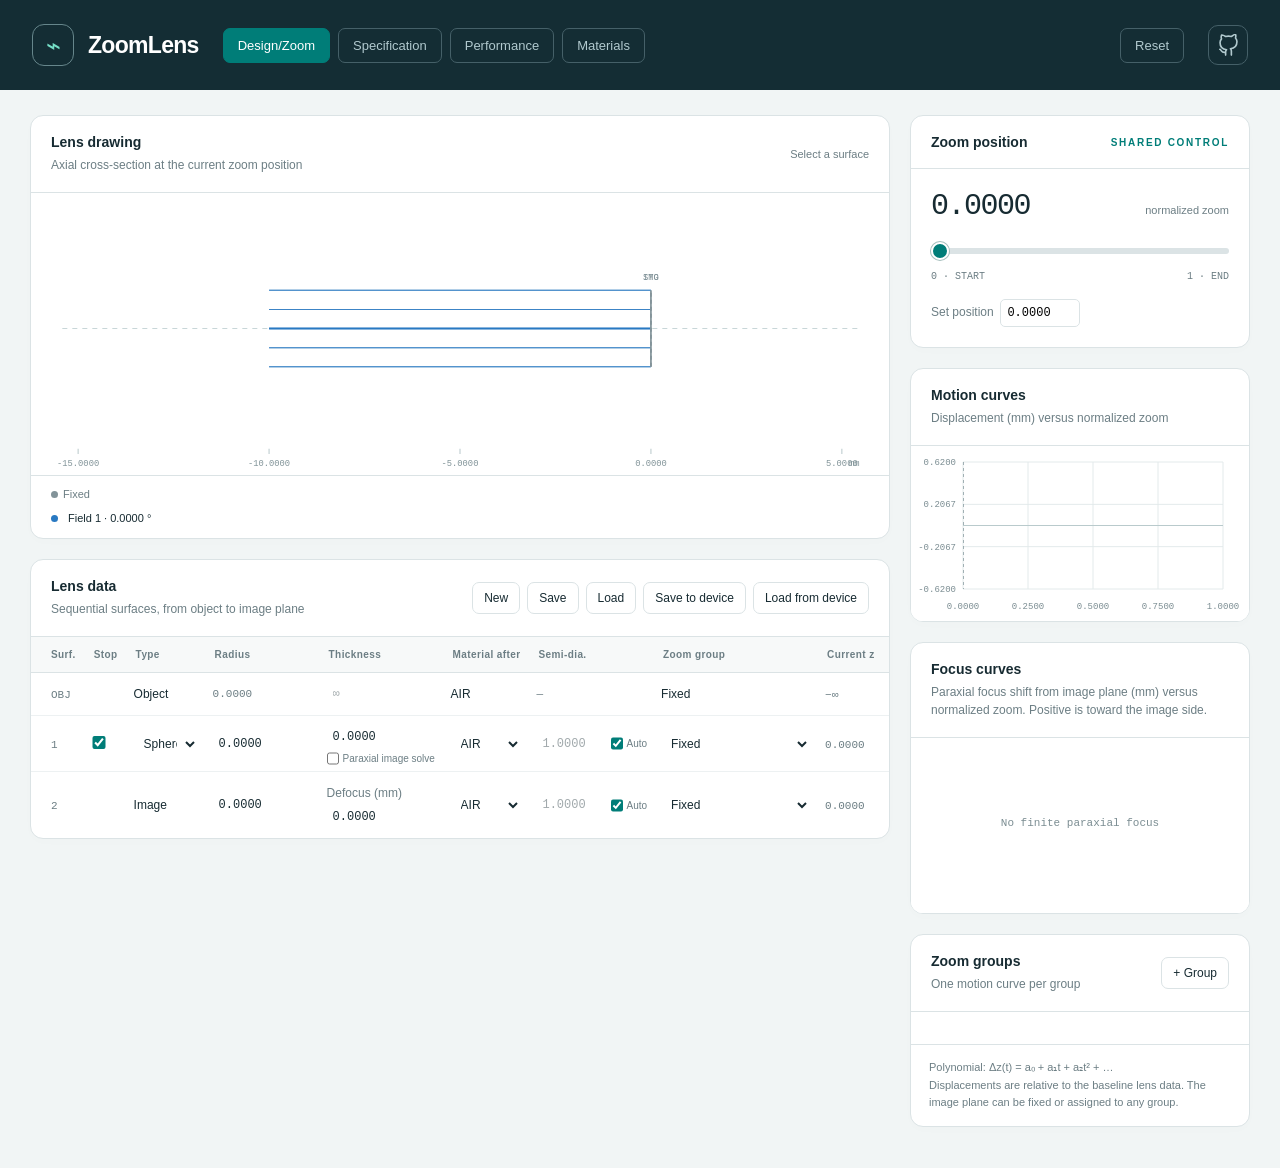
==== commit 203d5e54: "Add New button to start a blank lens" ====
--- a/index.html
+++ b/index.html
@@ -27,7 +27,7 @@
 <main>
 <div id="designTab" class="workspace tab-panel" role="tabpanel" aria-labelledby="designTabButton"><div class="left">
 <section class="panel"><div class="panel-head"><div><h3>Lens drawing</h3><p class="sub">Axial cross-section at the current zoom position</p></div><span id="selectedLabel" class="selection">Select a surface</span></div><div class="drawing"><div id="drawingCoordinates" class="drawing-coordinates" hidden></div><svg id="layout" role="img" aria-label="Optical lens cross-section"></svg></div><div id="legend" class="legend"></div><div id="fieldLegend" class="field-legend"></div><div id="rayStatus" class="status" aria-live="polite"></div><div id="geometryStatus" class="status" aria-live="polite"></div></section>
-<section class="panel"><div class="panel-head"><div><h3>Lens data</h3><p class="sub">Sequential surfaces, from object to image plane</p></div><div style="display:flex;gap:7px;flex-wrap:wrap"><button id="saveLens" class="btn">Save</button><button id="loadLens" class="btn">Load</button><button id="saveLensDevice" class="btn">Save to device</button><button id="loadLensDevice" class="btn" title="Load JSON or CODE V sequence (.seq)">Load from device</button></div><input id="loadLensFile" type="file" accept=".json,.seq,.SEQ,application/json,text/plain" hidden></div><div class="table-wrap"><table class="lens-table"><thead><tr><th>Surf.</th><th>Stop</th><th>Type</th><th>Radius</th><th>Thickness</th><th>Material after</th><th>Semi-dia.</th><th>Zoom group</th><th>Current z</th><th></th></tr></thead><tbody id="surfaceRows"></tbody></table></div><div id="lensFileStatus" class="status" aria-live="polite"></div></section>
+<section class="panel"><div class="panel-head"><div><h3>Lens data</h3><p class="sub">Sequential surfaces, from object to image plane</p></div><div style="display:flex;gap:7px;flex-wrap:wrap"><button id="newLens" class="btn">New</button><button id="saveLens" class="btn">Save</button><button id="loadLens" class="btn">Load</button><button id="saveLensDevice" class="btn">Save to device</button><button id="loadLensDevice" class="btn" title="Load JSON or CODE V sequence (.seq)">Load from device</button></div><input id="loadLensFile" type="file" accept=".json,.seq,.SEQ,application/json,text/plain" hidden></div><div class="table-wrap"><table class="lens-table"><thead><tr><th>Surf.</th><th>Stop</th><th>Type</th><th>Radius</th><th>Thickness</th><th>Material after</th><th>Semi-dia.</th><th>Zoom group</th><th>Current z</th><th></th></tr></thead><tbody id="surfaceRows"></tbody></table></div><div id="lensFileStatus" class="status" aria-live="polite"></div></section>
 
 </div><aside class="side"><section class="panel"><div class="panel-head"><h3>Zoom position</h3><span class="eyebrow">Shared control</span></div><div class="zoom-control"><div class="zoom-value"><strong id="zoomDisplay">0.0000</strong><span>normalized zoom</span></div><input id="zoomSlider" type="range" min="0" max="1" step="0.001" value="0" aria-label="Shared zoom position"><div class="range-labels"><span>0 · START</span><span>1 · END</span></div><label class="sub" for="zoomNumber">Set position &nbsp;</label><input id="zoomNumber" class="smallfield" type="number" min="0" max="1" step="0.01" value="0.0000"></div></section>
 
@@ -188,6 +188,7 @@
 
 function renderAll(){renderTable();renderGroups();drawLayout();drawCurves();selectSurface(selected)}
 
+const newLensDocument=JSON.stringify(lensDocument());
 const pnpExample={"format":"ZoomLens","version":2,"surfaces":[{"id":1,"type":"Paraxial","stop":true,"radius":50,"thickness":5,"material":"AIR","semi":10,"semiAuto":true,"group":0,"paraxialSolve":true},{"id":3,"type":"Paraxial","stop":false,"radius":-20,"thickness":20,"material":"AIR","semi":10,"semiAuto":true,"group":1},{"id":4,"type":"Paraxial","stop":false,"radius":20,"thickness":31.1111,"material":"AIR","semi":10,"semiAuto":true,"group":2,"paraxialSolve":false},{"id":2,"type":"Image","stop":false,"radius":0,"thickness":0,"material":"AIR","semi":10,"semiAuto":true,"group":0}],"groups":[{"id":1,"name":"N","mode":"polynomial","polynomial":"0.0000, 10.0000"},{"id":2,"name":"P","mode":"polynomial","polynomial":"-0.0000160714, -1.6069710246, 0.8008832720, 0.8987503743, 0.1332911550, 0.5416266867, -0.6562878610, 0.1753477729"}],"specifications":{"conjugate":"infinite","objectDistance":200,"apertureMode":"epd","fnumber":2.2222232142843934,"epd":10,"na":0.21951210184761963,"fieldType":"imageHeight","fields":[0,2.5,5],"wavelengths":[486.13,587.56,656.27],"referenceWavelengthIndex":1,"wavelengthPreset":"","autoVignetting":false,"vignetting":[{"vux":0,"vlx":0,"vuy":0,"vly":0},{"vux":0,"vlx":0,"vuy":0,"vly":0},{"vux":0,"vlx":0,"vuy":0,"vly":0}]},"customMaterials":[],"zoom":0};
 function polynomialFromSamples(samples){const divided=samples.map(([,value])=>value);for(let order=1;order<samples.length;order++)for(let i=samples.length-1;i>=order;i--)divided[i]=(divided[i]-divided[i-1])/(samples[i][0]-samples[i-order][0]);let coefficients=Array(samples.length).fill(0),basis=[1];for(let i=0;i<samples.length;i++){basis.forEach((value,j)=>coefficients[j]+=divided[i]*value);const next=Array(basis.length+1).fill(0);basis.forEach((value,j)=>{next[j]-=samples[i][0]*value;next[j+1]+=value});basis=next}while(coefficients.length>1&&coefficients.at(-1)===0)coefficients.pop();return coefficients.join(', ')}
 function parsePolynomial(value){if(!value.trim())throw Error('Enter polynomial coefficients, starting with the constant term.');const coefficients=value.split(',').map(Number);if(coefficients.some(v=>!Number.isFinite(v))||value.split(',').some(v=>!v.trim()))throw Error('Use comma-separated numeric coefficients.');return coefficients}
@@ -263,6 +264,7 @@
 function renderSavedLenses(){const lenses=savedLenses();$('savedLensRows').innerHTML=lenses.map((lens,i)=>`<tr><td>${esc(lens.name)}</td><td><div class="lens-library-actions"><button class="btn" data-saved-lens="${i}" data-action="load">Load</button><button class="btn" data-saved-lens="${i}" data-action="rename">Rename</button><button class="btn" data-saved-lens="${i}" data-action="delete">Delete</button></div></td></tr>`).join('')+`<tr><td>PNP example</td><td><div class="lens-library-actions"><button class="btn" data-saved-lens="pnp" data-action="load">Load</button></div></td></tr>`;$('lensLibraryStatus').textContent=''}
 let namingLensIndex=null,replaceLensName='';
 function openLensName(index=null,name='zoom-lens'){namingLensIndex=index;replaceLensName='';$('lensNameTitle').textContent=index===null?'Save lens':'Rename lens';$('submitLensName').textContent=index===null?'Save':'Rename';$('lensNameInput').value=name;$('lensNameStatus').textContent='';$('lensNameDialog').showModal();$('lensNameInput').focus();$('lensNameInput').select()}
+$('newLens').addEventListener('click',()=>{loadLensDocument(JSON.parse(newLensDocument));$('lensFileStatus').textContent=''});
 $('saveLens').addEventListener('click',()=>openLensName());
 $('cancelLensName').addEventListener('click',()=>$('lensNameDialog').close());
 $('lensNameForm').addEventListener('submit',e=>{e.preventDefault();const name=$('lensNameInput').value.trim();if(!name)return;try{const lenses=savedLenses(),index=lenses.findIndex(lens=>lens.name===name);if(namingLensIndex!==null){if(index>=0&&index!==namingLensIndex){$('lensNameStatus').textContent='A lens with that name already exists.';return}lenses[namingLensIndex].name=name}else{if(index>=0&&replaceLensName!==name){replaceLensName=name;$('lensNameStatus').textContent='A lens with that name already exists. Replace it?';$('submitLensName').textContent='Replace';return}const entry={name,document:lensDocument()};if(index<0)lenses.push(entry);else lenses[index]=entry}localStorage.setItem(savedLensesKey,JSON.stringify(lenses));$('lensNameDialog').close();if($('lensLibrary').open)renderSavedLenses();$('lensFileStatus').textContent=`${namingLensIndex===null?'Saved':'Renamed'} "${name}".`}catch(error){$('lensNameStatus').textContent=error.message}});
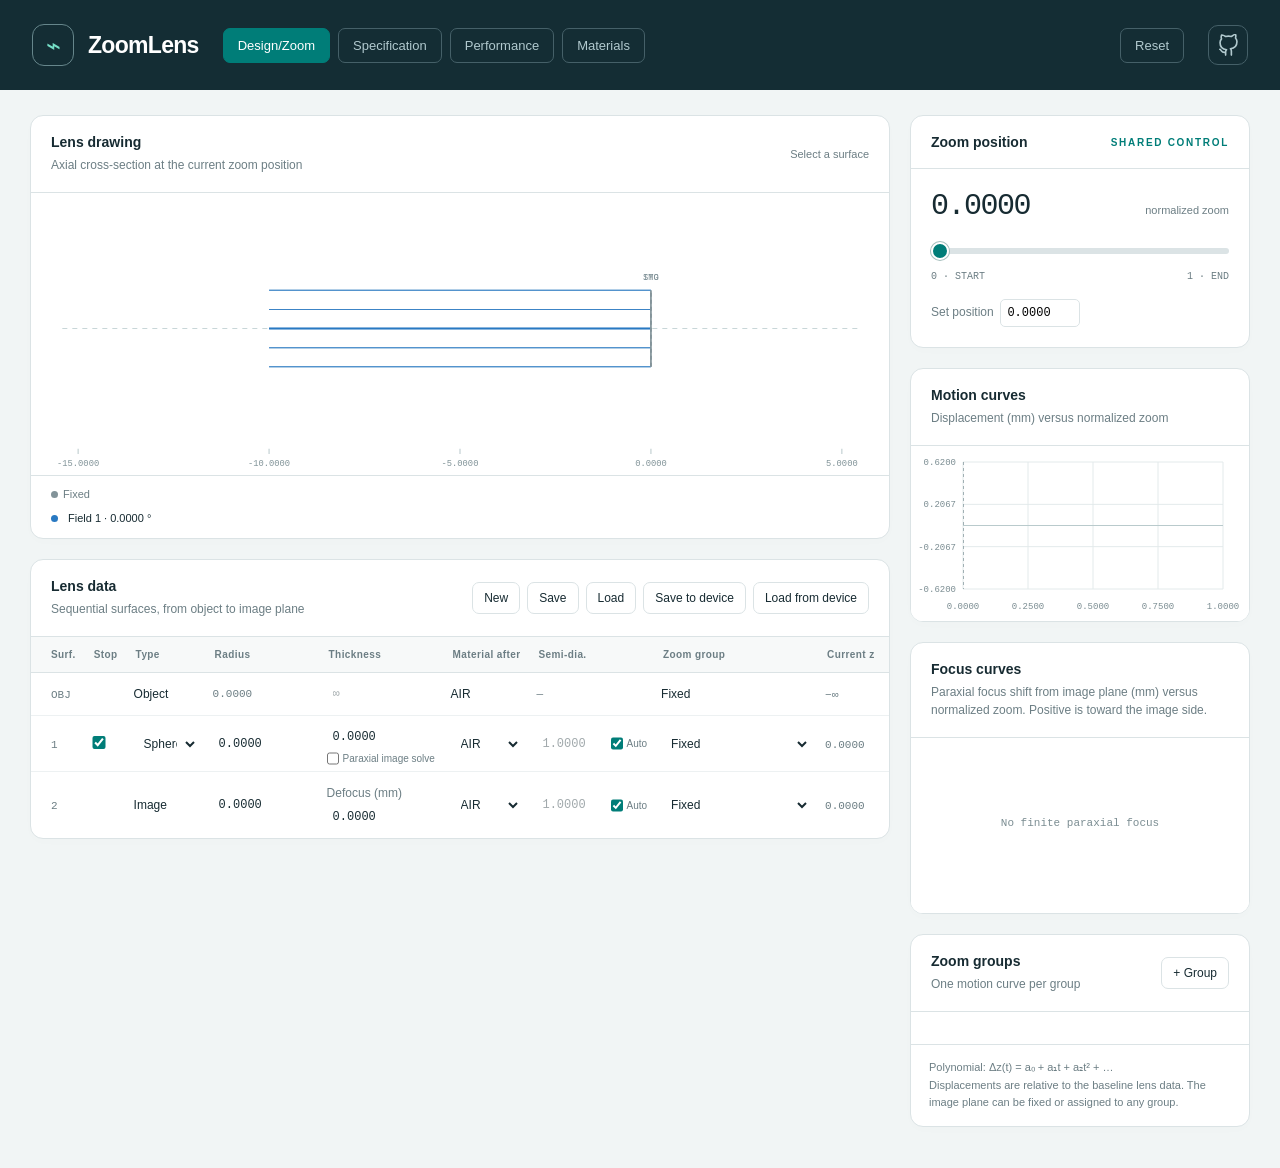
==== commit 6a846501: "Remove millimeter labels from lens drawing" ====
--- a/index.html
+++ b/index.html
@@ -164,7 +164,7 @@
 function drawingSag(s,y){const radius=s.type!=='Image'&&s.type!=='Paraxial'?s.radius:0,h=Math.min(Math.abs(y),drawingClearSemi(s));return s.type==='Asphere'?asphereProfile(s,h).sag:radius===0?0:Math.sign(radius)*(Math.abs(radius)-Math.sqrt(Math.max(0,radius*radius-h*h)))}
 function surfacePoints(s,z){const clear=drawingClearSemi(s),semi=s.semiAuto?semiDiameter(s):clear;let pts=[];for(let j=0;j<=240;j++){const y=-clear+2*clear*j/240;pts.push([z+drawingSag(s,y),y])}if(semi>clear){pts.unshift([pts[0][0],-semi]);pts.push([pts.at(-1)[0],semi])}return pts}
 let drawingZoom=1,drawingCenterX=.5,drawingCenterY=.5,drawingWidth=950,drawingHeight=310,drawingDrag=null,suppressDrawingClick=false,drawingPointer=null,drawingScale=1,drawingOriginX=0;
-function updateDrawingCoordinates(){const label=$('drawingCoordinates');if(!drawingPointer){label.hidden=true;return}const rect=$('layout').getBoundingClientRect(),u=(drawingPointer.x-rect.left)/rect.width,v=(drawingPointer.y-rect.top)/rect.height;label.hidden=u<0||u>1||v<0||v>1;if(label.hidden)return;const px=drawingWidth*(drawingCenterX+(u-.5)/drawingZoom),py=drawingHeight*(drawingCenterY+(v-.5)/drawingZoom);label.textContent=`x: ${fmt(drawingOriginX+(px-drawingWidth/2)/drawingScale)} mm, y: ${fmt((drawingHeight/2-12-py)/drawingScale)} mm`}
+function updateDrawingCoordinates(){const label=$('drawingCoordinates');if(!drawingPointer){label.hidden=true;return}const rect=$('layout').getBoundingClientRect(),u=(drawingPointer.x-rect.left)/rect.width,v=(drawingPointer.y-rect.top)/rect.height;label.hidden=u<0||u>1||v<0||v>1;if(label.hidden)return;const px=drawingWidth*(drawingCenterX+(u-.5)/drawingZoom),py=drawingHeight*(drawingCenterY+(v-.5)/drawingZoom);label.textContent=`x: ${fmt(drawingOriginX+(px-drawingWidth/2)/drawingScale)}, y: ${fmt((drawingHeight/2-12-py)/drawingScale)}`}
 $('layout').addEventListener('pointerenter',e=>{drawingPointer={x:e.clientX,y:e.clientY};updateDrawingCoordinates()});
 $('layout').addEventListener('pointerleave',()=>{drawingPointer=null;updateDrawingCoordinates()});
 function updateDrawingView(){$('layout').setAttribute('style',`cursor:${drawingZoom>1?drawingDrag?'grabbing':'grab':'default'};touch-action:${drawingZoom>1?'none':'auto'}`);$('layout').setAttribute('viewBox',`${drawingWidth*(drawingCenterX-.5/drawingZoom)} ${drawingHeight*(drawingCenterY-.5/drawingZoom)} ${drawingWidth/drawingZoom} ${drawingHeight/drawingZoom}`);document.querySelectorAll('#layout text').forEach(label=>label.setAttribute('font-size',10/drawingZoom));updateDrawingCoordinates()}
@@ -178,7 +178,7 @@
 function drawLayout(){performanceRun++;if(!ensureZoomEnvelopeAsync())return;updateSemiControls();updateImageSolveControl();updateObjectSurface();const rayResult=buildRays();const z=positions(),pts=surfaces.map((s,i)=>surfacePoints(s,z[i]));let all=[...pts.flat(),...rayResult.rays.flatMap(r=>r.points)];if(!all.length){$('layout').innerHTML='';return}const {lo,hi,semi}=zoomEnvelope;const W=950,pad=40,widthScale=(W-2*pad)/Math.max(hi-lo,1),H=Math.min(420,Math.max(310,Math.ceil(85+2*semi*1.25*widthScale))),scale=Math.min(widthScale,(H-85)/Math.max(2*semi*1.25,1));const x=v=>W/2+(v-(lo+hi)/2)*scale,y=v=>H/2-12-v*scale;const path=ps=>ps.map((p,j)=>`${j?'L':'M'}${x(p[0])},${y(p[1])}`).join(' ');let out=svg('line',{x1:22,y1:y(0),x2:W-22,y2:y(0),stroke:'#c8d6d8','stroke-dasharray':'5 5'});for(let i=0;i<surfaces.length-1;i++){const s=surfaces[i];if(surfaceMaterial(s).trim().toUpperCase()!=='AIR'&&surfaceMaterial(s).trim()!==''){out+=svg('path',{d:path(pts[i])+' '+path([...pts[i+1]].reverse()).replace(/^M/,'L')+' Z',fill:color(s.group),'fill-opacity':'.14',stroke:color(s.group),'stroke-opacity':'.35'})}}
 for(const ray of rayResult.rays){if(ray.points.length>1)out+=svg('path',{d:path(ray.points),fill:'none',stroke:ray.color,'stroke-width':ray.chief?1.6:1,'stroke-opacity':ray.chief?'.9':'.55','data-ray-field':ray.field});}
 for(let i=0;i<surfaces.length;i++){const s=surfaces[i],c=s.stop?'#829399':color(s.group);out+=svg('path',{d:path(pts[i]),fill:'none',stroke:s.stop?c:selected===s.id?'#142d34':c,'stroke-width':selected===s.id?3:1.7,'stroke-dasharray':s.type==='Image'?'4 3':''});out+=svg('path',{d:path(pts[i]),fill:'none',stroke:'transparent','stroke-width':15,'data-surface':s.id,style:'cursor:pointer'});if(s.type==='Image'||s.stop)out+=svg('text',{x:x(z[i]),y:y(semiDiameter(s))-12,'text-anchor':'middle','font-size':10,fill:c},s.type==='Image'?'IMG':'STO')}
-const tickStep=Math.max(1,Math.pow(10,Math.floor(Math.log10(Math.max(hi-lo,1))))/2);for(let v=Math.ceil(lo/tickStep)*tickStep;v<=hi;v+=tickStep){out+=svg('line',{x1:x(v),x2:x(v),y1:H-30,y2:H-24,stroke:'#b8c8cb'})+svg('text',{x:x(v),y:H-10,'text-anchor':'middle','font-size':10,fill:'#809398'},fmt(v))}out+=svg('text',{x:W-20,y:H-10,'text-anchor':'end','font-size':10,fill:'#809398'},'mm');$('layout').setAttribute('width',W);$('layout').setAttribute('height',H);drawingWidth=W;drawingHeight=H;drawingScale=scale;drawingOriginX=(lo+hi)/2;$('layout').innerHTML=out;updateDrawingView();$('rayStatus').textContent=rayResult.message;
+const tickStep=Math.max(1,Math.pow(10,Math.floor(Math.log10(Math.max(hi-lo,1))))/2);for(let v=Math.ceil(lo/tickStep)*tickStep;v<=hi;v+=tickStep){out+=svg('line',{x1:x(v),x2:x(v),y1:H-30,y2:H-24,stroke:'#b8c8cb'})+svg('text',{x:x(v),y:H-10,'text-anchor':'middle','font-size':10,fill:'#809398'},fmt(v))}$('layout').setAttribute('width',W);$('layout').setAttribute('height',H);drawingWidth=W;drawingHeight=H;drawingScale=scale;drawingOriginX=(lo+hi)/2;$('layout').innerHTML=out;updateDrawingView();$('rayStatus').textContent=rayResult.message;
 let messages=[];surfaces.forEach((s,i)=>{if(s.type==='Sphere'&&s.radius!==0&&Math.abs(s.radius)<clearSemiDiameter(s))messages.push(`S${i+1}: semi-diameter exceeds the spherical radius.`);if(s.type==='Asphere'&&!Number.isFinite(asphereProfile(s,clearSemiDiameter(s)).sag))messages.push(`S${i+1}: semi-diameter exceeds the real conic domain.`)});for(let i=0;i<surfaces.length-1;i++){const s=surfaces[i];if(s.semiAuto&&surfaces[i+1].semiAuto&&s.type!=='Image'&&surfaceMaterial(s).trim().toUpperCase()!=='AIR'&&surfaceMaterial(s).trim()!==''&&[...pts[i],...pts[i+1]].some(([,y])=>z[i]+drawingSag(s,y)>=z[i+1]+drawingSag(surfaces[i+1],y)))messages.push(`S${i+1}–S${i+2}: surfaces cross within the Auto aperture; increase thickness or change radii.`)}$('geometryStatus').textContent=messages.join(' ');drawFocusCurves();renderVignetting()}
 function updateZoom(v){zoom=Math.max(0,Math.min(1,Number(v)||0));$('zoomSlider').value=zoom;$('zoomNumber').value=fmt(zoom);$('zoomDisplay').textContent=fmt(zoom);updateCoordinates();updateGroupPositions();drawLayout();drawCurves()}
 $('zoomSlider').addEventListener('input',e=>updateZoom(e.target.value));$('zoomNumber').addEventListener('change',e=>updateZoom(e.target.value));
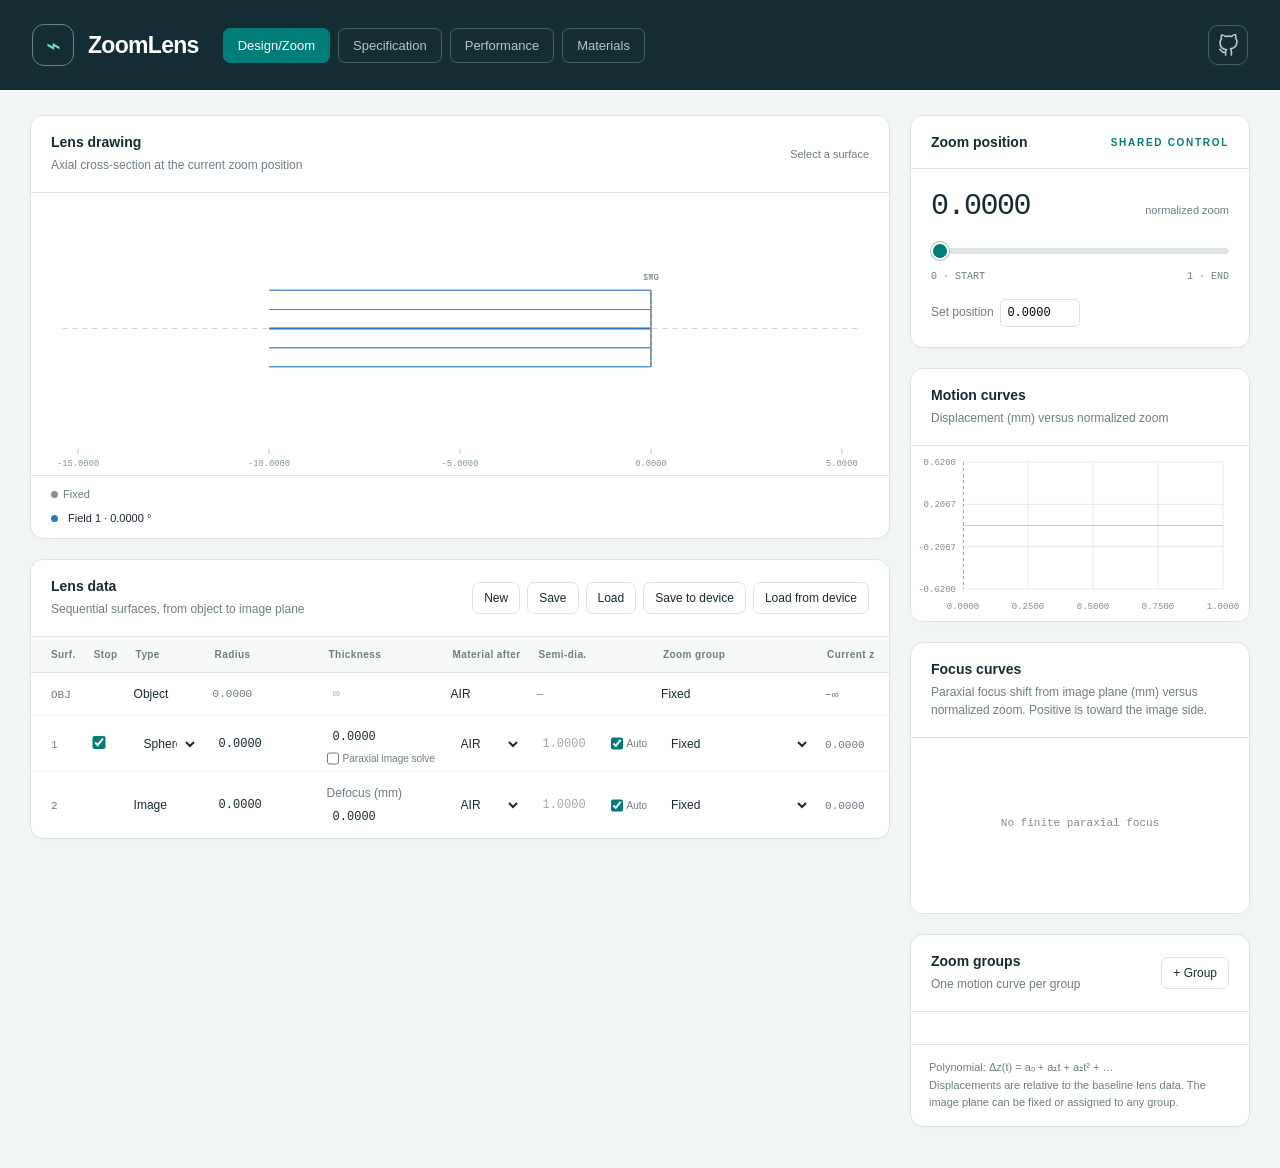
==== commit d23c75c1: "Remove header Reset button and its unused handler" ====
--- a/index.html
+++ b/index.html
@@ -15,13 +15,13 @@
 td input.stop-box{width:14px;min-width:14px;margin:0;accent-color:var(--teal)}
 .lens-table td:nth-child(4)>input{width:100px;min-width:80px}.lens-table td:nth-child(5)>input{width:110px;min-width:80px}.lens-table td:nth-child(8) select{min-width:150px}td select:disabled{background:#f3f6f6;color:var(--muted);opacity:.6}.asphere-editor{margin-top:4px;min-width:150px}.asphere-editor summary{cursor:pointer;color:var(--teal);font-size:11px;padding:5px}.asphere-fields{padding:6px;border:1px solid var(--line);border-radius:5px;background:#f7f9f9}.asphere-fields label{display:flex;align-items:center;gap:5px;font-size:11px}.asphere-fields label span{color:var(--muted);font-size:9px}.asphere-fields input{min-width:80px;width:100px;margin-left:auto}.asphere-fields .btn{margin-top:6px}
 .field-row{display:flex;align-items:center;gap:8px;margin:8px 0}.field-row input{flex:1;min-width:0}.field-row .delete:disabled{opacity:.35;cursor:default}.wavelength-row{display:flex;align-items:center;gap:8px;margin:8px 0}.wavelength-row input[type=checkbox]{flex:0 0 auto;width:14px;height:14px;padding:0;accent-color:var(--teal)}.wavelength-row input[type=number]{flex:1;min-width:0}.wavelength-row .delete:disabled{opacity:.35;cursor:default}
-.top-bar{position:sticky;top:0;z-index:100;background:#142d34}.top-bar header{justify-content:flex-start}.brand{flex-shrink:0}.top-bar .repo-link{flex-shrink:0}.reset-lens{margin-left:auto;flex-shrink:0;border:1px solid #456068;border-radius:7px;background:transparent;color:#b1c9ce;padding:9px 14px;font-size:13px}.reset-lens:hover{color:white;border-color:#76dfc7}.tabs{display:flex;gap:8px;min-width:0;overflow-x:auto}.tab-button{flex-shrink:0;border:1px solid #456068;border-radius:7px;background:transparent;color:#b1c9ce;padding:9px 14px;font-size:13px}.tab-button:hover{color:white;border-color:#76dfc7}.tab-button[aria-selected=true]{background:#007d78;border-color:#007d78;color:white}.tab-panel[hidden]{display:none}.specification-tab{display:grid;grid-template-columns:minmax(0,1fr) minmax(0,1fr);gap:20px;align-items:start}@media(max-width:850px){.specification-tab{grid-template-columns:1fr}}@media(max-width:550px){.top-bar header{gap:10px}.tabs{gap:5px}.tab-button{padding:8px 10px;font-size:12px}}
+.top-bar{position:sticky;top:0;z-index:100;background:#142d34}.top-bar header{justify-content:flex-start}.brand{flex-shrink:0}.top-bar .repo-link{margin-left:auto;flex-shrink:0}.tabs{display:flex;gap:8px;min-width:0;overflow-x:auto}.tab-button{flex-shrink:0;border:1px solid #456068;border-radius:7px;background:transparent;color:#b1c9ce;padding:9px 14px;font-size:13px}.tab-button:hover{color:white;border-color:#76dfc7}.tab-button[aria-selected=true]{background:#007d78;border-color:#007d78;color:white}.tab-panel[hidden]{display:none}.specification-tab{display:grid;grid-template-columns:minmax(0,1fr) minmax(0,1fr);gap:20px;align-items:start}@media(max-width:850px){.specification-tab{grid-template-columns:1fr}}@media(max-width:550px){.top-bar header{gap:10px}.tabs{gap:5px}.tab-button{padding:8px 10px;font-size:12px}}
 .drawing,.drawing *,.plot-view,.plot-view *{-webkit-user-select:none;user-select:none}.plot-view{position:relative;background:#fff}.plot-coordinates{position:absolute;top:9px;right:8px;padding:3px 5px;background:#ffffffe6;color:var(--muted);font:10px var(--mono);pointer-events:none;z-index:1}.plot-loading{padding:36px 20px;text-align:center;color:var(--muted);font:12px var(--mono)}.plot-loading[hidden],.plot-view[hidden]{display:none}.performance-columns{display:grid;grid-template-columns:minmax(0,1fr) minmax(0,1fr);gap:20px;align-items:start}.performance-columns .performance-pair{grid-template-columns:1fr}.performance-page{display:grid;gap:20px}.performance-page .plot-view{width:100%}.performance-page svg{width:100%;display:block;background:#fff}.performance-pair{display:grid;grid-template-columns:minmax(0,1fr) minmax(0,1fr)}.performance-plots{padding:16px 20px}.performance-analysis .panel-head{min-height:66px}.performance-controls{display:flex;gap:16px;align-items:center;flex-wrap:wrap;padding:16px 20px}.performance-controls label{font-size:11px;color:var(--muted)}.performance-controls input,.performance-controls select{border:1px solid var(--line);border-radius:6px;padding:8px;margin-left:8px;color:var(--ink);font:12px var(--mono);max-width:260px}.performance-controls input{width:120px}.performance-caption{padding:12px 20px;font-size:11px;line-height:1.6;color:var(--muted)}@media(max-width:850px){.performance-columns{grid-template-columns:1fr}.performance-pair{grid-template-columns:1fr}.performance-page .plot-view{width:100%}}
 .lens-library{width:min(620px,calc(100% - 32px));padding:0;border:1px solid var(--line);border-radius:13px;color:var(--ink);background:var(--paper)}.lens-name-form{padding:20px}.lens-name-form label{display:block;margin-bottom:8px}.lens-name-form input{width:100%;padding:10px;border:1px solid var(--line);border-radius:7px;color:var(--ink);font:inherit}.lens-name-form .lens-library-actions{justify-content:flex-end;padding:16px 0 0}.lens-name-form .status{padding:10px 0 0}.lens-library::backdrop{background:#142d3466}.lens-library .table-wrap{max-height:60vh;overflow:auto}.lens-library td:first-child{white-space:normal;overflow-wrap:anywhere}.lens-library-actions{display:flex;gap:7px;padding:8px}.lens-library .status{padding:12px 20px}
 </style>
 </head>
 <body>
-<div class="top-bar"><header><div class="brand"><div class="mark">⌁</div><div><h1>ZoomLens</h1></div></div><nav class="tabs" role="tablist" aria-label="Lens workspace"><button type="button" id="designTabButton" class="tab-button" role="tab" aria-controls="designTab" aria-selected="true">Design/Zoom</button><button type="button" id="specificationTabButton" class="tab-button" role="tab" aria-controls="specificationTab" aria-selected="false">Specification</button><button type="button" id="performanceTabButton" class="tab-button" role="tab" aria-controls="performanceTab" aria-selected="false">Performance</button><button type="button" id="materialsTabButton" class="tab-button" role="tab" aria-controls="materialsTab" aria-selected="false">Materials</button></nav><button type="button" id="resetLens" class="reset-lens">Reset</button><a class="repo-link" href="https://github.com/Oatu4396/ZoomLens" target="_blank" rel="noopener" aria-label="ZoomLens GitHub repository" title="ZoomLens on GitHub"><svg viewBox="0 0 24 24" fill="none" stroke="currentColor" stroke-width="1.7" stroke-linecap="round" stroke-linejoin="round" aria-hidden="true"><path d="M9 19c-4.3 1.4-4.3-2.5-6-3m12 6v-3.9a3.4 3.4 0 0 0-1-2.7c3.3-.4 6.8-1.6 6.8-7.3a5.7 5.7 0 0 0-1.5-4 5.3 5.3 0 0 0-.1-4S18 .7 15 2.6a13.8 13.8 0 0 0-6 0C6 .7 4.8 1.1 4.8 1.1a5.3 5.3 0 0 0-.1 4 5.7 5.7 0 0 0-1.5 4c0 5.7 3.5 6.9 6.8 7.3a3.4 3.4 0 0 0-1 2.7V22"/></svg></a></header></div>
+<div class="top-bar"><header><div class="brand"><div class="mark">⌁</div><div><h1>ZoomLens</h1></div></div><nav class="tabs" role="tablist" aria-label="Lens workspace"><button type="button" id="designTabButton" class="tab-button" role="tab" aria-controls="designTab" aria-selected="true">Design/Zoom</button><button type="button" id="specificationTabButton" class="tab-button" role="tab" aria-controls="specificationTab" aria-selected="false">Specification</button><button type="button" id="performanceTabButton" class="tab-button" role="tab" aria-controls="performanceTab" aria-selected="false">Performance</button><button type="button" id="materialsTabButton" class="tab-button" role="tab" aria-controls="materialsTab" aria-selected="false">Materials</button></nav><a class="repo-link" href="https://github.com/Oatu4396/ZoomLens" target="_blank" rel="noopener" aria-label="ZoomLens GitHub repository" title="ZoomLens on GitHub"><svg viewBox="0 0 24 24" fill="none" stroke="currentColor" stroke-width="1.7" stroke-linecap="round" stroke-linejoin="round" aria-hidden="true"><path d="M9 19c-4.3 1.4-4.3-2.5-6-3m12 6v-3.9a3.4 3.4 0 0 0-1-2.7c3.3-.4 6.8-1.6 6.8-7.3a5.7 5.7 0 0 0-1.5-4 5.3 5.3 0 0 0-.1-4S18 .7 15 2.6a13.8 13.8 0 0 0-6 0C6 .7 4.8 1.1 4.8 1.1a5.3 5.3 0 0 0-.1 4 5.7 5.7 0 0 0-1.5 4c0 5.7 3.5 6.9 6.8 7.3a3.4 3.4 0 0 0-1 2.7V22"/></svg></a></header></div>
 <dialog id="lensLibrary" class="lens-library" aria-labelledby="lensLibraryTitle"><div class="panel-head"><h3 id="lensLibraryTitle">Saved lenses</h3><button id="closeLensLibrary" class="btn">Close</button></div><div class="table-wrap"><table><thead><tr><th>Name</th><th></th></tr></thead><tbody id="savedLensRows"></tbody></table></div><div id="lensLibraryStatus" class="status" aria-live="polite"></div></dialog>
 <dialog id="lensNameDialog" class="lens-library" aria-labelledby="lensNameTitle"><div class="panel-head"><h3 id="lensNameTitle">Save lens</h3></div><form id="lensNameForm" class="lens-name-form"><label for="lensNameInput">Name</label><input id="lensNameInput" required autocomplete="off"><div id="lensNameStatus" class="status" aria-live="polite"></div><div class="lens-library-actions"><button type="button" id="cancelLensName" class="btn">Cancel</button><button type="submit" id="submitLensName" class="btn primary">Save</button></div></form></dialog>
 <main>
@@ -234,9 +234,8 @@
 spec.autoVignetting=false;spec.vignetting=spec.fields.map((_,i)=>Object.fromEntries(['vux','vlx','vuy','vly'].map(axis=>[axis,vignettingLists[axis]?.[i]??0])));for(const row of vignettingZoomRows){if(row.values.length!==zoomCount)fail(row.line,'zoom vignetting count does not match ZOO.');if(!spec.vignetting[row.field])fail(row.line,'vignetting field is not defined.');spec.vignetting[row.field][row.axis]=row.values}spec.referenceWavelengthIndex=referenceIndex??defaultReferenceWavelength(spec.wavelengths);return {document:result,notes:[...notes]};
 }
 
-const lensCacheKey='ZoomLens.currentDesign';let resettingLens=false;
-function cacheLens(){if(resettingLens)return;try{localStorage.setItem(lensCacheKey,JSON.stringify(lensDocument()))}catch{}}
-$('resetLens').addEventListener('click',()=>{resettingLens=true;try{localStorage.removeItem(lensCacheKey)}catch{}location.reload()});
+const lensCacheKey='ZoomLens.currentDesign';
+function cacheLens(){try{localStorage.setItem(lensCacheKey,JSON.stringify(lensDocument()))}catch{}}
 document.addEventListener('change',cacheLens);document.addEventListener('input',cacheLens);document.addEventListener('click',cacheLens);
 function lensDocument(){return {format:'ZoomLens',version:2,surfaces,groups,specifications:{...specs},customMaterials,zoom}}
 function loadLensDocument(data){
